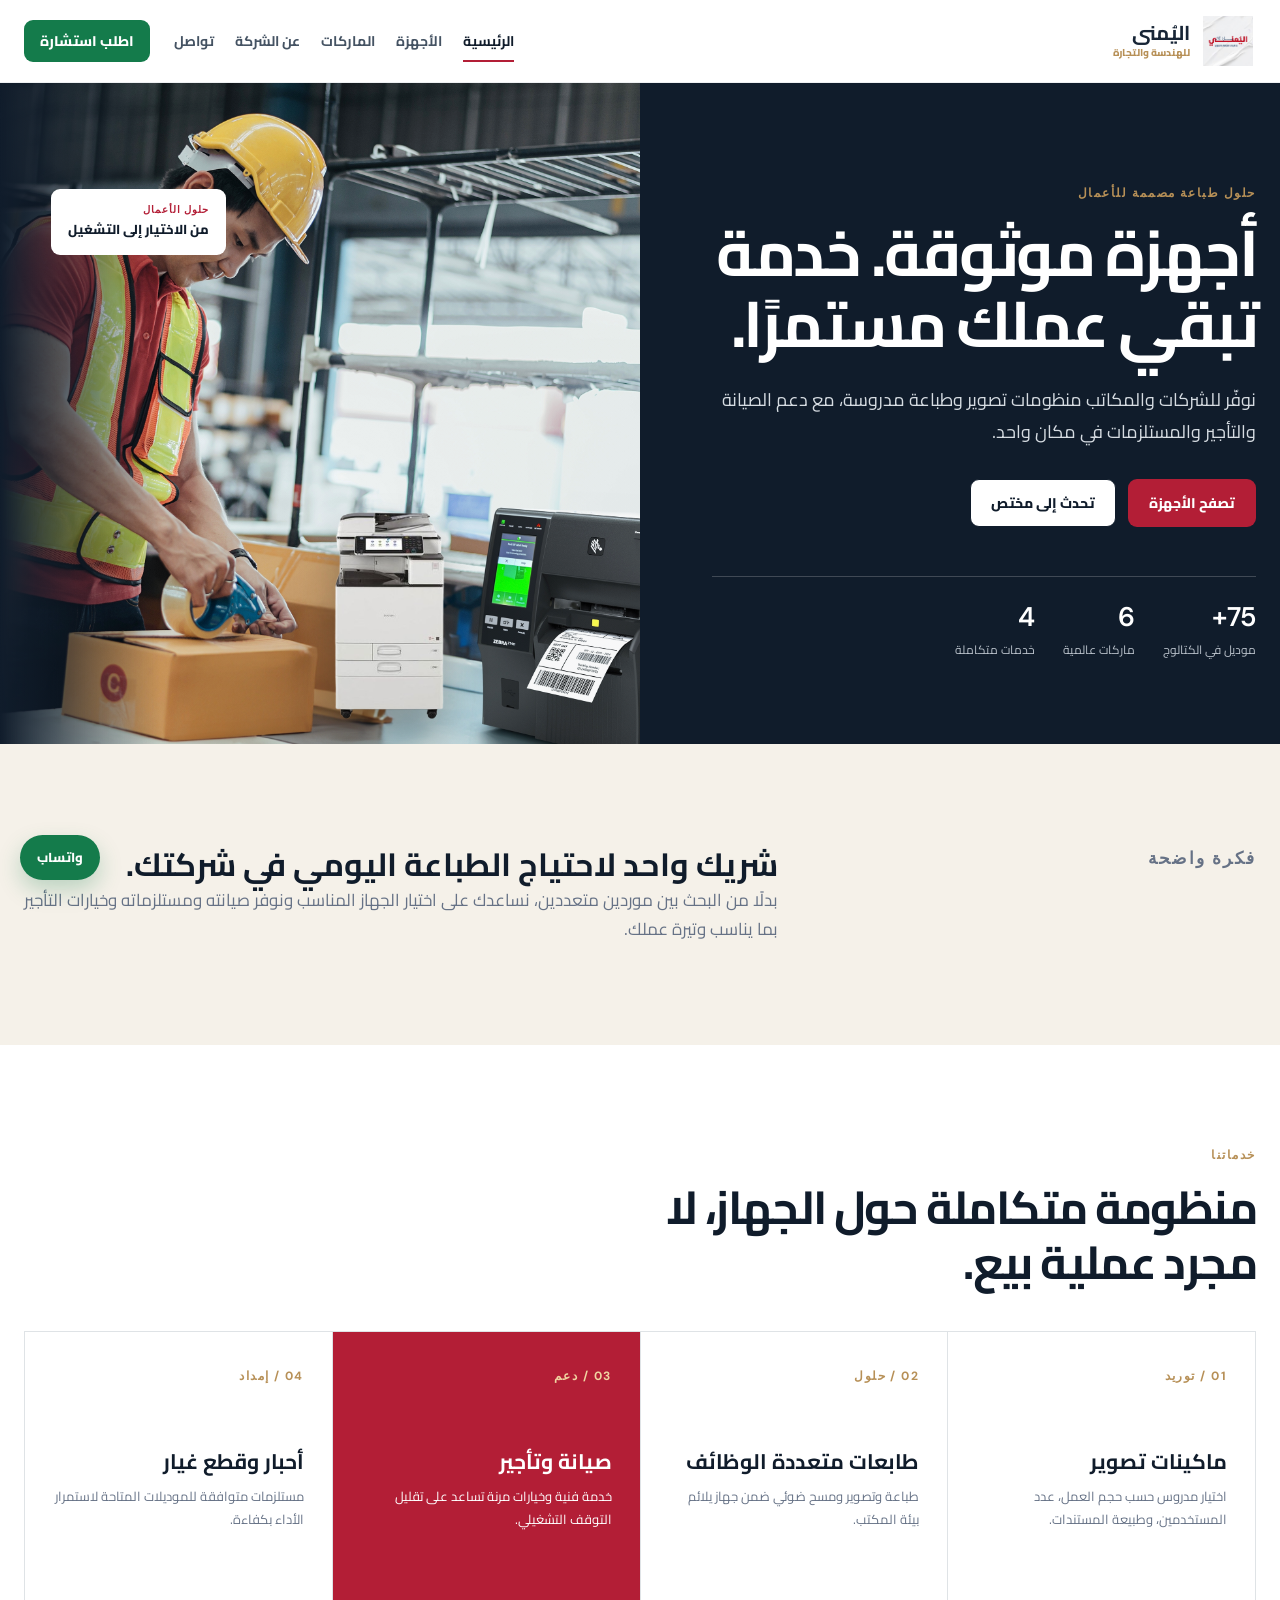
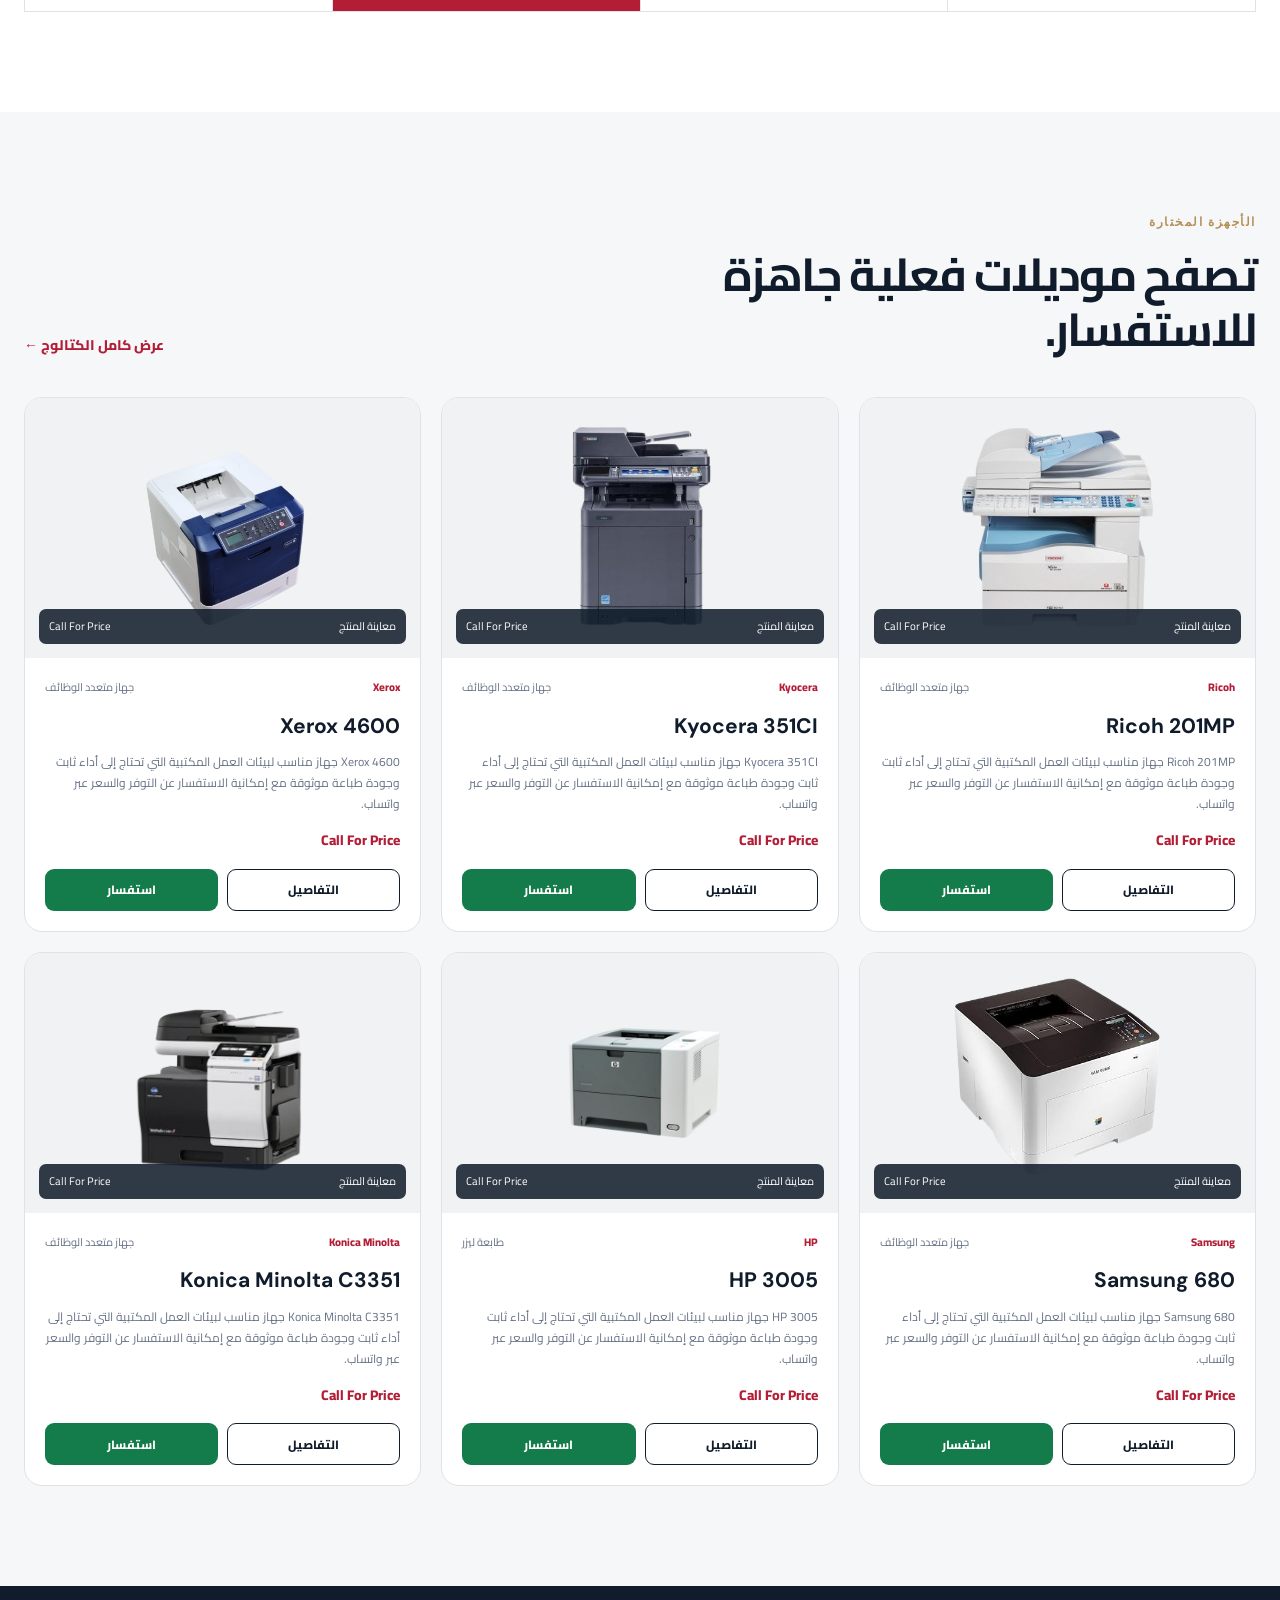
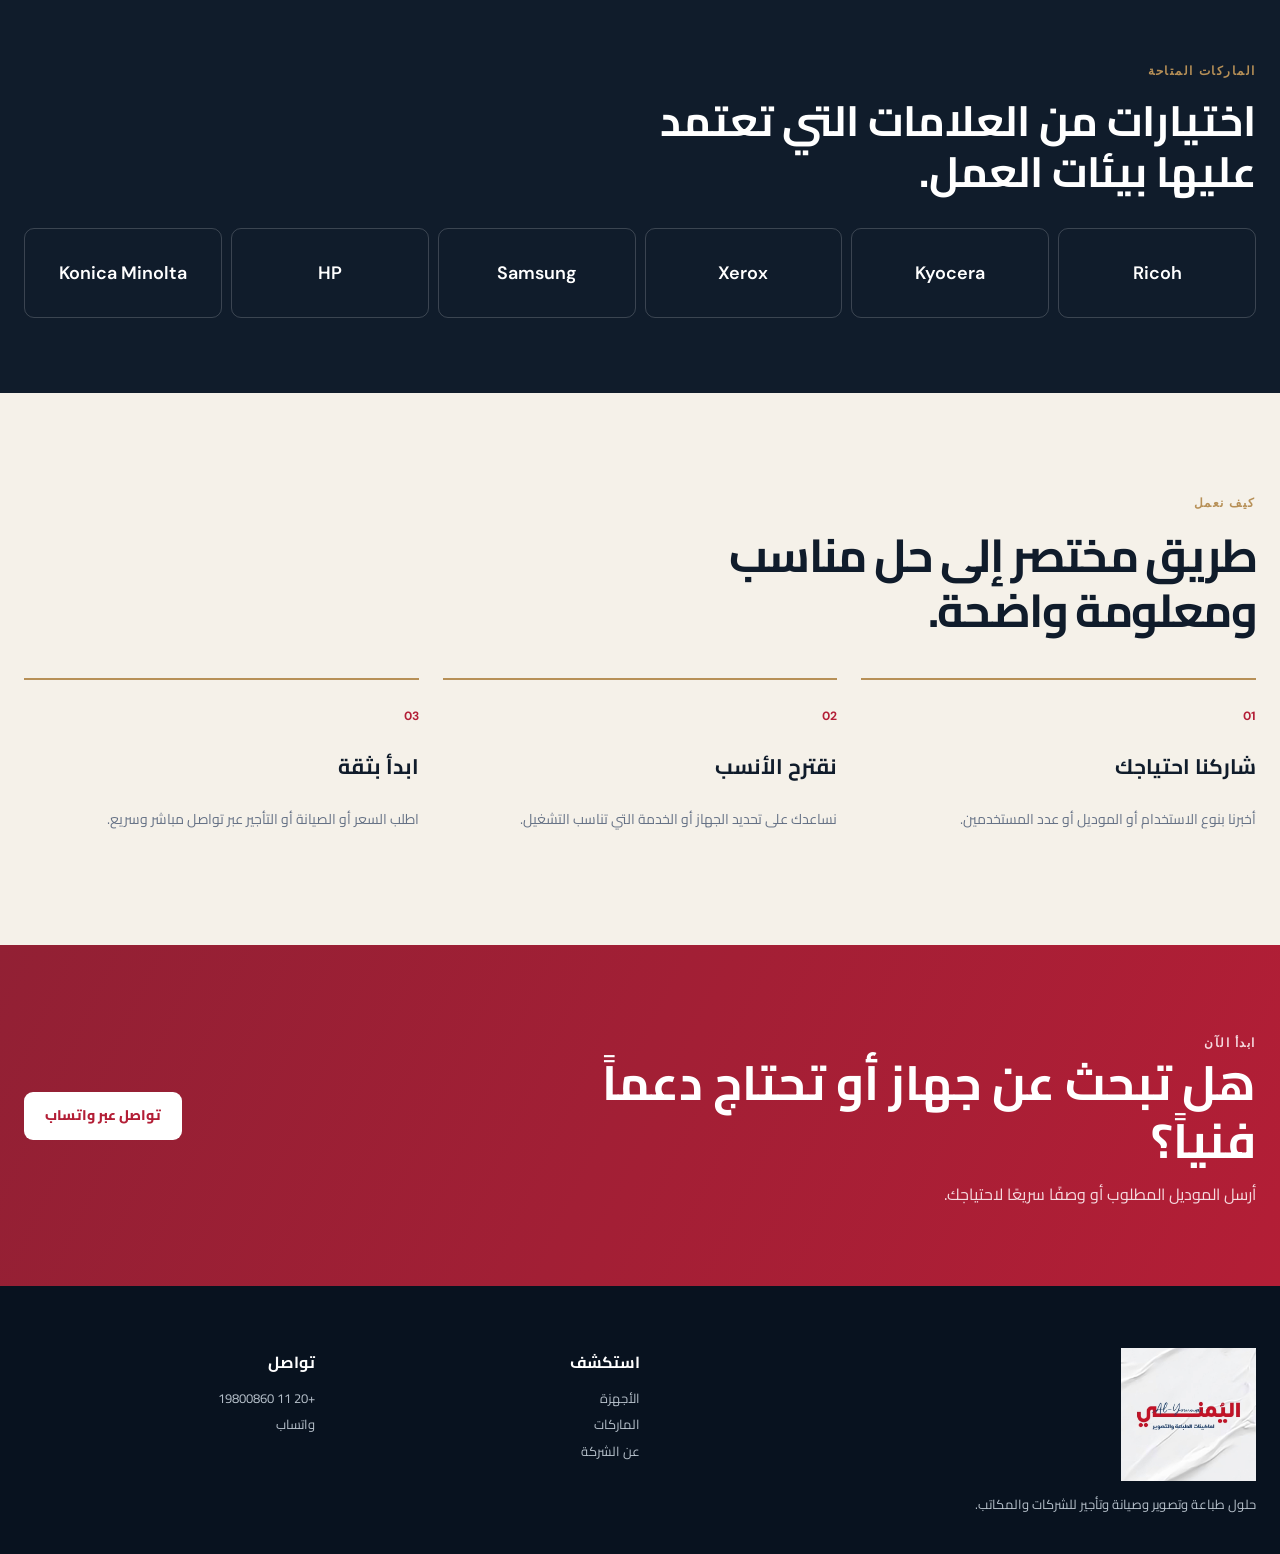
==== index.html @ 063caa14 "Add files via upload" ====
<!doctype html>
<html lang="ar" dir="rtl">
<head>
  <meta charset="utf-8"><meta name="viewport" content="width=device-width,initial-scale=1">
  <title>اليُمنى للهندسة والتجارة | حلول الطباعة للأعمال</title>
  <meta name="description" content="توريد وصيانة وتأجير ماكينات التصوير والطابعات وحلول الطباعة للشركات والمكاتب.">
  <meta property="og:title" content="اليُمنى للهندسة والتجارة | حلول الطباعة للأعمال"><meta property="og:type" content="website"><meta property="og:image" content="assets/hero/warehouse-printers.jpg">
  <link rel="icon" href="favicon.svg" type="image/svg+xml"><link rel="stylesheet" href="css/style.css?v=20260907-rebuild">
  <script type="application/ld+json">{"@context":"https://schema.org","@type":"LocalBusiness","name":"اليُمنى للهندسة والتجارة","telephone":"+201119800860","url":"https://alyomna.com/","description":"حلول طباعة وتصوير وصيانة وتأجير للشركات."}</script>
</head>
<body data-page="home">
  <header class="site-header"><div class="container nav-wrap">
    <a class="brand" href="index.html" aria-label="اليُمنى للهندسة والتجارة"><img src="assets/brand/logo.jpg" alt="شعار اليُمنى"><span><strong>اليُمنى</strong><small>للهندسة والتجارة</small></span></a>
    <button class="nav-toggle" type="button" aria-label="فتح القائمة" aria-expanded="false">☰</button>
    <nav class="main-nav" aria-label="التنقل الرئيسي"><a href="index.html">الرئيسية</a><a href="products.html">الأجهزة</a><a href="brands.html">الماركات</a><a href="about.html">عن الشركة</a><a href="contact.html">تواصل</a></nav>
    <a class="btn btn-whatsapp header-cta" href="https://wa.me/201119800860" target="_blank" rel="noopener">اطلب استشارة</a>
  </div></header>
  <main>
    <section class="home-hero">
      <div class="home-hero-copy"><p class="eyebrow">حلول طباعة مصممة للأعمال</p><h1>أجهزة موثوقة. خدمة تبقي عملك مستمرًا.</h1><p class="hero-lead">نوفّر للشركات والمكاتب منظومات تصوير وطباعة مدروسة، مع دعم الصيانة والتأجير والمستلزمات في مكان واحد.</p><div class="hero-actions"><a class="btn btn-primary" href="products.html">تصفح الأجهزة</a><a class="btn btn-outline" href="contact.html">تحدث إلى مختص</a></div><div class="hero-facts"><div><strong>75+</strong><span>موديل في الكتالوج</span></div><div><strong>6</strong><span>ماركات عالمية</span></div><div><strong>4</strong><span>خدمات متكاملة</span></div></div></div>
      <div class="home-hero-image"><div class="hero-tag"><small>حلول الأعمال</small>من الاختيار إلى التشغيل</div><img class="hero-product" src="assets/products/Ricoh-MPC5503.png" alt="ماكينة Ricoh MPC5503"></div>
    </section>
    <section class="section intro-strip"><div class="container intro-grid"><p class="eyebrow">فكرة واضحة</p><div><h2>شريك واحد لاحتياج الطباعة اليومي في شركتك.</h2><p>بدلًا من البحث بين موردين متعددين، نساعدك على اختيار الجهاز المناسب ونوفر صيانته ومستلزماته وخيارات التأجير بما يناسب وتيرة عملك.</p></div></div></section>
    <section class="section"><div class="container"><div class="section-head"><div><p class="eyebrow">خدماتنا</p><h2>منظومة متكاملة حول الجهاز، لا مجرد عملية بيع.</h2></div></div><div class="service-grid"><article class="service-card"><span class="service-num">01 / توريد</span><h3>ماكينات تصوير</h3><p>اختيار مدروس حسب حجم العمل، عدد المستخدمين، وطبيعة المستندات.</p></article><article class="service-card"><span class="service-num">02 / حلول</span><h3>طابعات متعددة الوظائف</h3><p>طباعة وتصوير ومسح ضوئي ضمن جهاز يلائم بيئة المكتب.</p></article><article class="service-card featured"><span class="service-num">03 / دعم</span><h3>صيانة وتأجير</h3><p>خدمة فنية وخيارات مرنة تساعد على تقليل التوقف التشغيلي.</p></article><article class="service-card"><span class="service-num">04 / إمداد</span><h3>أحبار وقطع غيار</h3><p>مستلزمات متوافقة للموديلات المتاحة لاستمرار الأداء بكفاءة.</p></article></div></div></section>
    <section class="section catalog-preview"><div class="container"><div class="section-head"><div><p class="eyebrow">الأجهزة المختارة</p><h2>تصفح موديلات فعلية جاهزة للاستفسار.</h2></div><a class="text-link" href="products.html">عرض كامل الكتالوج ←</a></div><div id="featuredProducts" class="product-grid" aria-live="polite"></div></div></section>
    <section class="brands-band"><div class="container"><p class="eyebrow">الماركات المتاحة</p><h2>اختيارات من العلامات التي تعتمد عليها بيئات العمل.</h2><div class="brand-wall"><a href="brands.html#ricoh">Ricoh</a><a href="brands.html#kyocera">Kyocera</a><a href="brands.html#xerox">Xerox</a><a href="brands.html#samsung">Samsung</a><a href="brands.html#hp">HP</a><a href="brands.html#konica-minolta">Konica Minolta</a></div></div></section>
    <section class="section process-section"><div class="container"><div class="section-head"><div><p class="eyebrow">كيف نعمل</p><h2>طريق مختصر إلى حل مناسب ومعلومة واضحة.</h2></div></div><div class="process-grid"><article class="process-card"><b>01</b><h3>شاركنا احتياجك</h3><p>أخبرنا بنوع الاستخدام أو الموديل أو عدد المستخدمين.</p></article><article class="process-card"><b>02</b><h3>نقترح الأنسب</h3><p>نساعدك على تحديد الجهاز أو الخدمة التي تناسب التشغيل.</p></article><article class="process-card"><b>03</b><h3>ابدأ بثقة</h3><p>اطلب السعر أو الصيانة أو التأجير عبر تواصل مباشر وسريع.</p></article></div></div></section>
    <section class="closing-cta"><div class="container"><div><p class="eyebrow">ابدأ الآن</p><h2>هل تبحث عن جهاز أو تحتاج دعماً فنياً؟</h2><p>أرسل الموديل المطلوب أو وصفًا سريعًا لاحتياجك.</p></div><a class="btn" href="https://wa.me/201119800860" target="_blank" rel="noopener">تواصل عبر واتساب</a></div></section>
  </main>
  <footer class="site-footer"><div class="container footer-grid"><div><img class="footer-logo" src="assets/brand/logo.jpg" alt="اليُمنى"><p>حلول طباعة وتصوير وصيانة وتأجير للشركات والمكاتب.</p></div><div><strong>استكشف</strong><a href="products.html">الأجهزة</a><a href="brands.html">الماركات</a><a href="about.html">عن الشركة</a></div><div><strong>تواصل</strong><a href="tel:+201119800860">+20 11 19800860</a><a href="https://wa.me/201119800860" target="_blank" rel="noopener">واتساب</a></div></div></footer>
  <a class="floating-whatsapp" href="https://wa.me/201119800860" target="_blank" rel="noopener" aria-label="تواصل عبر واتساب">واتساب</a>
  <script src="js/config.js"></script><script src="js/escape.js"></script><script src="js/products.js"></script><script src="js/app.js"></script>
</body></html>
---- css/style.css ----
@import url('https://fonts.googleapis.com/css2?family=Cairo:wght@400;500;600;700;800&family=DM+Sans:wght@400;500;600;700&display=swap');
:root{--navy:#101c2b;--ink:#172536;--muted:#667286;--cream:#f5f1e9;--white:#fff;--sand:#e5d9c5;--gold:#b79057;--red:#b31e36;--green:#147b4b;--line:#dfe3e6;--soft:#f5f7f8;--radius:18px;--shadow:0 18px 50px rgba(16,28,43,.09)}
*{box-sizing:border-box}html{scroll-behavior:smooth}body{margin:0;color:var(--ink);background:var(--white);font-family:Cairo,Arial,sans-serif;line-height:1.75}a{color:inherit;text-decoration:none}img{display:block;max-width:100%}button,input,textarea,select{font:inherit}.container{width:min(1240px,calc(100% - 48px));margin:auto}.page-loader{display:none}
.site-header{position:sticky;top:0;z-index:30;background:rgba(255,255,255,.94);border-bottom:1px solid #eef0f2;backdrop-filter:blur(14px)}.nav-wrap{height:82px;display:flex;align-items:center;gap:24px}.brand{display:flex;align-items:center;gap:10px;margin-inline-end:auto}.brand img{width:56px;height:50px;object-fit:contain}.brand strong{display:block;font-size:20px;line-height:1.15}.brand small{display:block;color:var(--gold);font-size:10px;font-weight:800}.main-nav{display:flex;gap:21px}.main-nav a{font-size:14px;font-weight:700;color:#455363;position:relative;padding:28px 0}.main-nav a:after{content:'';position:absolute;bottom:19px;right:0;width:0;height:2px;background:var(--red);transition:.2s}.main-nav a:hover,.main-nav a.active{color:var(--navy)}.main-nav a:hover:after,.main-nav a.active:after{width:100%}.nav-toggle{display:none;border:0;background:var(--navy);color:#fff;border-radius:8px;width:42px;height:42px;font-size:21px}.btn{display:inline-flex;align-items:center;justify-content:center;gap:8px;min-height:48px;padding:10px 20px;border:1px solid transparent;border-radius:9px;font-size:14px;font-weight:800;cursor:pointer;transition:.2s}.btn:hover{transform:translateY(-2px)}.btn-primary{color:#fff;background:var(--navy)}.btn-primary:hover{background:var(--red)}.btn-outline{border-color:var(--navy);color:var(--navy);background:#fff}.btn-whatsapp{background:var(--green);color:#fff}.header-cta{min-height:42px;padding:8px 15px}.floating-whatsapp{position:fixed;left:20px;bottom:20px;z-index:20;background:var(--green);color:#fff;border-radius:50px;padding:11px 17px;font-size:13px;font-weight:800;box-shadow:0 10px 22px rgba(20,123,75,.25)}
.home-hero{min-height:660px;background:var(--navy);color:#fff;display:grid;grid-template-columns:minmax(0,1fr) minmax(0,1fr);overflow:hidden}.home-hero-copy{padding:100px max(24px,calc((100vw - 1240px)/2)) 82px; padding-inline-end:72px;display:flex;flex-direction:column;justify-content:center}.eyebrow{margin:0 0 14px;color:var(--gold);font-family:'DM Sans',Arial,sans-serif;font-size:12px;font-weight:700;letter-spacing:.13em;text-transform:uppercase}.home-hero h1,.page-hero h1{margin:0;max-width:670px;font-size:clamp(42px,5vw,72px);line-height:1.11;letter-spacing:-.04em}.hero-lead{max-width:570px;margin:24px 0 0;color:#d6dce2;font-size:18px}.hero-actions{display:flex;gap:12px;flex-wrap:wrap;margin-top:32px}.hero-actions .btn-primary{background:var(--red)}.hero-facts{display:flex;gap:28px;margin-top:49px;padding-top:22px;border-top:1px solid rgba(255,255,255,.2)}.hero-facts strong{display:block;font:600 27px 'DM Sans',sans-serif}.hero-facts span{color:#b9c1ca;font-size:12px}.home-hero-image{position:relative;min-height:100%;background:linear-gradient(90deg,var(--navy) 0%,rgba(16,28,43,.03) 25%),url('../assets/hero/warehouse-printers.jpg') center/cover}.hero-product{position:absolute;inset:auto 10% 0 auto;width:58%;max-height:72%;object-fit:contain;filter:drop-shadow(0 25px 20px rgba(0,0,0,.3))}.hero-tag{position:absolute;left:8%;top:16%;background:#fff;color:var(--navy);padding:14px 17px;border-radius:9px;box-shadow:var(--shadow);font-size:13px;font-weight:800}.hero-tag small{display:block;margin-bottom:2px;color:var(--red);font:700 10px 'DM Sans',sans-serif;letter-spacing:.1em}.section{padding:100px 0}.section-head{display:flex;align-items:end;justify-content:space-between;gap:24px;margin-bottom:40px}.section-head h2{max-width:680px;margin:0;color:var(--navy);font-size:clamp(30px,3.6vw,50px);line-height:1.2;letter-spacing:-.035em}.text-link{color:var(--red);font-size:14px;font-weight:800;white-space:nowrap}.intro-strip{background:var(--cream)}.intro-grid{display:grid;grid-template-columns:1.05fr 1.95fr;gap:72px;align-items:start}.intro-grid h2{margin:0;color:var(--navy);font-size:32px;line-height:1.3}.intro-grid p{margin:0;color:var(--muted);font-size:17px}.service-grid{display:grid;grid-template-columns:repeat(4,1fr);border-top:1px solid var(--line);border-left:1px solid var(--line)}.service-card{min-height:280px;padding:28px;border-right:1px solid var(--line);border-bottom:1px solid var(--line);background:#fff}.service-card.featured{background:var(--red);color:#fff}.service-num{color:var(--gold);font:700 12px 'DM Sans',sans-serif;letter-spacing:.12em}.service-card h3{margin:60px 0 9px;color:var(--navy);font-size:21px;line-height:1.35}.service-card p{margin:0;color:var(--muted);font-size:13px}.service-card.featured h3,.service-card.featured p{color:#fff}.service-card.featured .service-num{color:#f0d4a1}
.catalog-preview{background:var(--soft)}.product-grid{display:grid;grid-template-columns:repeat(3,1fr);gap:20px}.product-card{overflow:hidden;border:1px solid var(--line);border-radius:var(--radius);background:#fff;transition:.25s}.product-card:hover{border-color:var(--gold);box-shadow:var(--shadow);transform:translateY(-5px)}.product-media{position:relative;display:block;height:260px;padding:25px;background:#f0f2f3}.product-media img{width:100%;height:100%;object-fit:contain;transition:.3s}.product-card:hover .product-media img{transform:scale(1.04)}.quick-preview{position:absolute;right:14px;bottom:14px;left:14px;display:flex;justify-content:space-between;padding:8px 10px;background:rgba(16,28,43,.86);border-radius:7px;color:#fff;font-size:11px}.product-body{padding:20px}.product-kicker{display:flex;justify-content:space-between;color:var(--muted);font-size:11px}.pill{color:var(--red);font-weight:800}.product-card h3{margin:10px 0 7px;color:var(--navy);font-family:'DM Sans',Cairo,sans-serif;font-size:21px}.product-card p{min-height:44px;margin:0;color:var(--muted);font-size:12px}.price{margin-top:14px;color:var(--red);font-size:14px;font-weight:800}.card-actions{display:grid;grid-template-columns:1fr 1fr;gap:9px;margin-top:16px}.card-actions .btn{min-height:42px;padding:8px;font-size:12px}.brands-band{padding:75px 0;background:var(--navy);color:#fff}.brands-band h2{max-width:650px;margin:0 0 30px;font-size:clamp(28px,3.3vw,45px);line-height:1.2}.brand-wall{display:grid;grid-template-columns:repeat(6,1fr);gap:9px}.brand-wall a{display:grid;place-items:center;min-height:90px;border:1px solid rgba(255,255,255,.18);border-radius:10px;color:#fff;font:600 18px 'DM Sans',Cairo,sans-serif;transition:.2s}.brand-wall a:hover{background:#fff;color:var(--navy)}.process-section{background:var(--cream)}.process-grid{display:grid;grid-template-columns:repeat(3,1fr);gap:24px}.process-card{padding-top:20px;border-top:2px solid var(--gold)}.process-card b{color:var(--red);font:700 12px 'DM Sans',sans-serif}.process-card h3{color:var(--navy);font-size:21px}.process-card p{color:var(--muted);font-size:14px}.closing-cta{padding:78px 0;background:linear-gradient(115deg,#922034,var(--red));color:#fff}.closing-cta .container{display:flex;align-items:center;justify-content:space-between;gap:30px}.closing-cta h2{max-width:730px;margin:0;font-size:clamp(28px,3.8vw,48px);line-height:1.2}.closing-cta p{margin:10px 0 0;color:#f6dbe0}.closing-cta .btn{background:#fff;color:var(--red);white-space:nowrap}
.page-hero{padding:102px 0;background:linear-gradient(100deg,rgba(16,28,43,.96),rgba(16,28,43,.55)),url('../assets/hero/hero-office.jpg') center/cover;color:#fff}.page-hero p:not(.eyebrow){max-width:590px;margin:20px 0 0;color:#d9dfe5;font-size:17px}.page-hero .eyebrow{color:#e3c99d}.compact-hero{padding:82px 0}.catalog-toolbar{display:grid;grid-template-columns:1fr .55fr;gap:15px;padding:18px;border:1px solid var(--line);border-radius:14px;background:var(--soft);margin-bottom:19px}.catalog-toolbar label{font-size:13px;font-weight:800;color:var(--navy)}.catalog-toolbar label span{display:block;margin-bottom:7px}input,textarea,select{width:100%;padding:12px 13px;border:1px solid #d5dbe0;border-radius:8px;background:#fff;color:var(--ink);outline:0}input:focus,textarea:focus,select:focus{border-color:var(--gold);box-shadow:0 0 0 3px rgba(183,144,87,.13)}.results-line{margin-bottom:20px;color:var(--muted);font-size:13px}.results-line strong{color:var(--red);font:700 24px 'DM Sans',sans-serif}.empty-state{padding:38px;text-align:center;border:1px dashed var(--line);border-radius:12px;color:var(--muted)}.product-section{padding-top:76px}.product-detail{display:grid;grid-template-columns:1fr .9fr;gap:70px;align-items:center}.detail-media{padding:42px;border-radius:var(--radius);background:var(--soft);border:1px solid var(--line)}.detail-media img{width:100%;max-height:540px;object-fit:contain}.detail-content h1{margin:9px 0;color:var(--navy);font:700 clamp(36px,4.5vw,64px)/1.1 'DM Sans',Cairo,sans-serif}.detail-content p{color:var(--muted)}.spec-list{display:grid;gap:8px;padding:0;margin:22px 0;list-style:none}.spec-list li{padding:11px 13px;border-radius:8px;background:var(--soft);font-size:14px}.brand-sections{display:grid;gap:26px}.brand-block{padding:32px;border:1px solid var(--line);border-radius:var(--radius);scroll-margin-top:100px}.brand-block-head{display:flex;justify-content:space-between;align-items:center;gap:20px;margin-bottom:21px}.brand-block h2{margin:0;color:var(--navy);font:700 36px 'DM Sans',Cairo,sans-serif}.mini-products{display:grid;grid-template-columns:repeat(4,1fr);gap:10px}.mini-products a{padding:12px;background:var(--soft);border-radius:8px;color:var(--navy);font:600 14px 'DM Sans',Cairo,sans-serif}.mini-products a:hover{background:var(--navy);color:#fff}.profile-grid{display:grid;grid-template-columns:repeat(2,1fr);gap:18px}.profile-panel{padding:30px;border:1px solid var(--line);border-radius:var(--radius)}.profile-panel.wide{grid-column:span 2;background:var(--cream)}.profile-panel h2,.profile-panel h3{margin-top:0;color:var(--navy)}.profile-panel p{color:var(--muted)}.check-list{padding:0;list-style:none}.check-list li{padding:8px 0;border-bottom:1px solid var(--line)}.check-list li:before{content:'✓';margin-inline-end:8px;color:var(--green);font-weight:800}.contact-layout{display:grid;grid-template-columns:.75fr 1.25fr;gap:22px}.contact-info,.contact-form{padding:27px;border:1px solid var(--line);border-radius:var(--radius)}.contact-info{background:var(--navy);color:#fff}.contact-info article{padding:15px 0;border-bottom:1px solid rgba(255,255,255,.15)}.contact-info span{display:block;color:#c5ccd4;font-size:12px}.contact-info a{font-family:'DM Sans',Cairo,sans-serif;font-size:20px}.contact-info p{margin:4px 0;color:#fff;font-size:13px}.full-btn{width:100%;margin-top:22px}.contact-form{display:grid;gap:15px}.contact-form label{font-size:13px;font-weight:800}.contact-form label input,.contact-form label textarea{margin-top:7px}.form-error{margin:0;padding:8px;border-radius:7px;background:#ffe8e8;color:#9a162a}.map-placeholder{margin-top:30px;padding:26px;border:1px solid var(--line);border-radius:var(--radius);background:var(--cream)}.map-placeholder strong{display:block;color:var(--navy);font-size:18px}.map-placeholder span{color:var(--muted);font-size:14px}.site-footer{padding:62px 0 34px;background:#08121f;color:#fff}.footer-grid{display:grid;grid-template-columns:2fr 1fr 1fr;gap:35px}.footer-logo{width:135px;margin-bottom:12px}.footer-grid strong{display:block;margin-bottom:11px}.footer-grid p,.footer-grid a{display:block;margin:4px 0;color:#b7c1cb;font-size:13px}.reveal{opacity:1;transform:none}.skip-link{position:absolute;right:10px;top:-50px;z-index:100;background:#fff;padding:8px}.skip-link:focus{top:10px}
@media(max-width:900px){.main-nav{gap:13px}.home-hero{grid-template-columns:1fr}.home-hero-copy{padding:82px 36px 55px}.home-hero-image{height:380px}.intro-grid,.product-detail,.contact-layout{grid-template-columns:1fr}.service-grid{grid-template-columns:repeat(2,1fr)}.product-grid{grid-template-columns:repeat(2,1fr)}.brand-wall{grid-template-columns:repeat(3,1fr)}.footer-grid{grid-template-columns:1.5fr 1fr 1fr}.mini-products{grid-template-columns:repeat(2,1fr)}}
@media(max-width:640px){.container{width:min(100% - 30px,1240px)}.nav-wrap{height:70px}.brand img{width:46px;height:42px}.brand strong{font-size:17px}.brand small{display:none}.nav-toggle{display:block;margin-inline-start:0}.main-nav{position:absolute;top:70px;right:15px;left:15px;display:none;flex-direction:column;gap:0;padding:10px;background:#fff;border:1px solid var(--line);border-radius:12px;box-shadow:var(--shadow)}.main-nav.open{display:flex}.main-nav a{padding:11px}.main-nav a:after{display:none}.header-cta{display:none}.home-hero-copy{padding:69px 24px 49px}.home-hero h1,.page-hero h1{font-size:42px}.hero-lead{font-size:15px}.hero-facts{gap:18px}.hero-facts strong{font-size:23px}.home-hero-image{height:265px}.hero-tag{top:12%;left:7%;padding:10px}.hero-product{width:67%;right:13%}.section{padding:68px 0}.section-head{align-items:start;flex-direction:column;margin-bottom:30px}.intro-grid{gap:22px}.intro-grid h2{font-size:27px}.service-grid,.product-grid,.process-grid,.profile-grid{grid-template-columns:1fr}.service-card{min-height:220px}.service-card h3{margin-top:35px}.brand-wall{grid-template-columns:repeat(2,1fr)}.closing-cta .container{align-items:start;flex-direction:column}.compact-hero{padding:64px 0}.page-hero{padding:74px 0}.catalog-toolbar{grid-template-columns:1fr}.product-section{padding-top:55px}.detail-media{padding:25px}.profile-panel.wide{grid-column:auto}.brand-block{padding:22px}.brand-block-head{align-items:start;flex-direction:column}.mini-products{grid-template-columns:1fr}.footer-grid{grid-template-columns:1fr;gap:24px}.floating-whatsapp{left:14px;bottom:14px}.card-actions{grid-template-columns:1fr}}
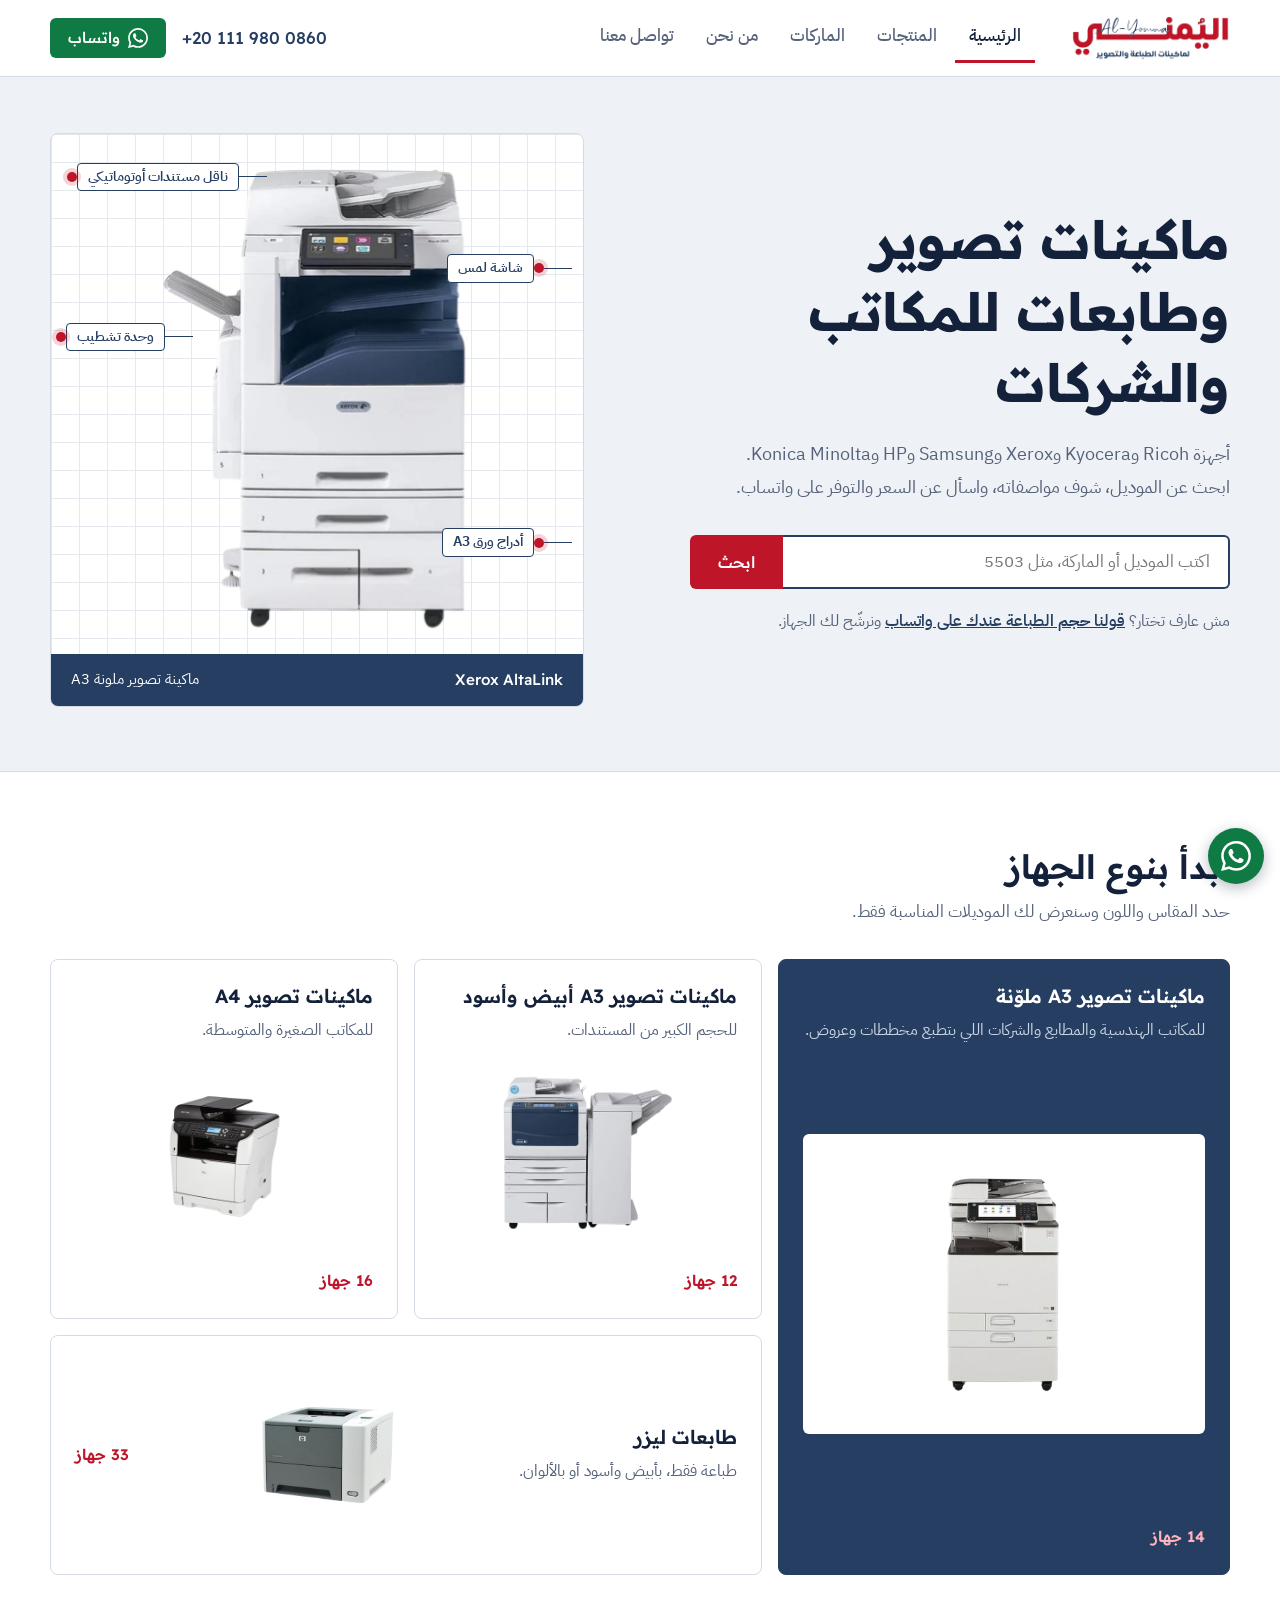
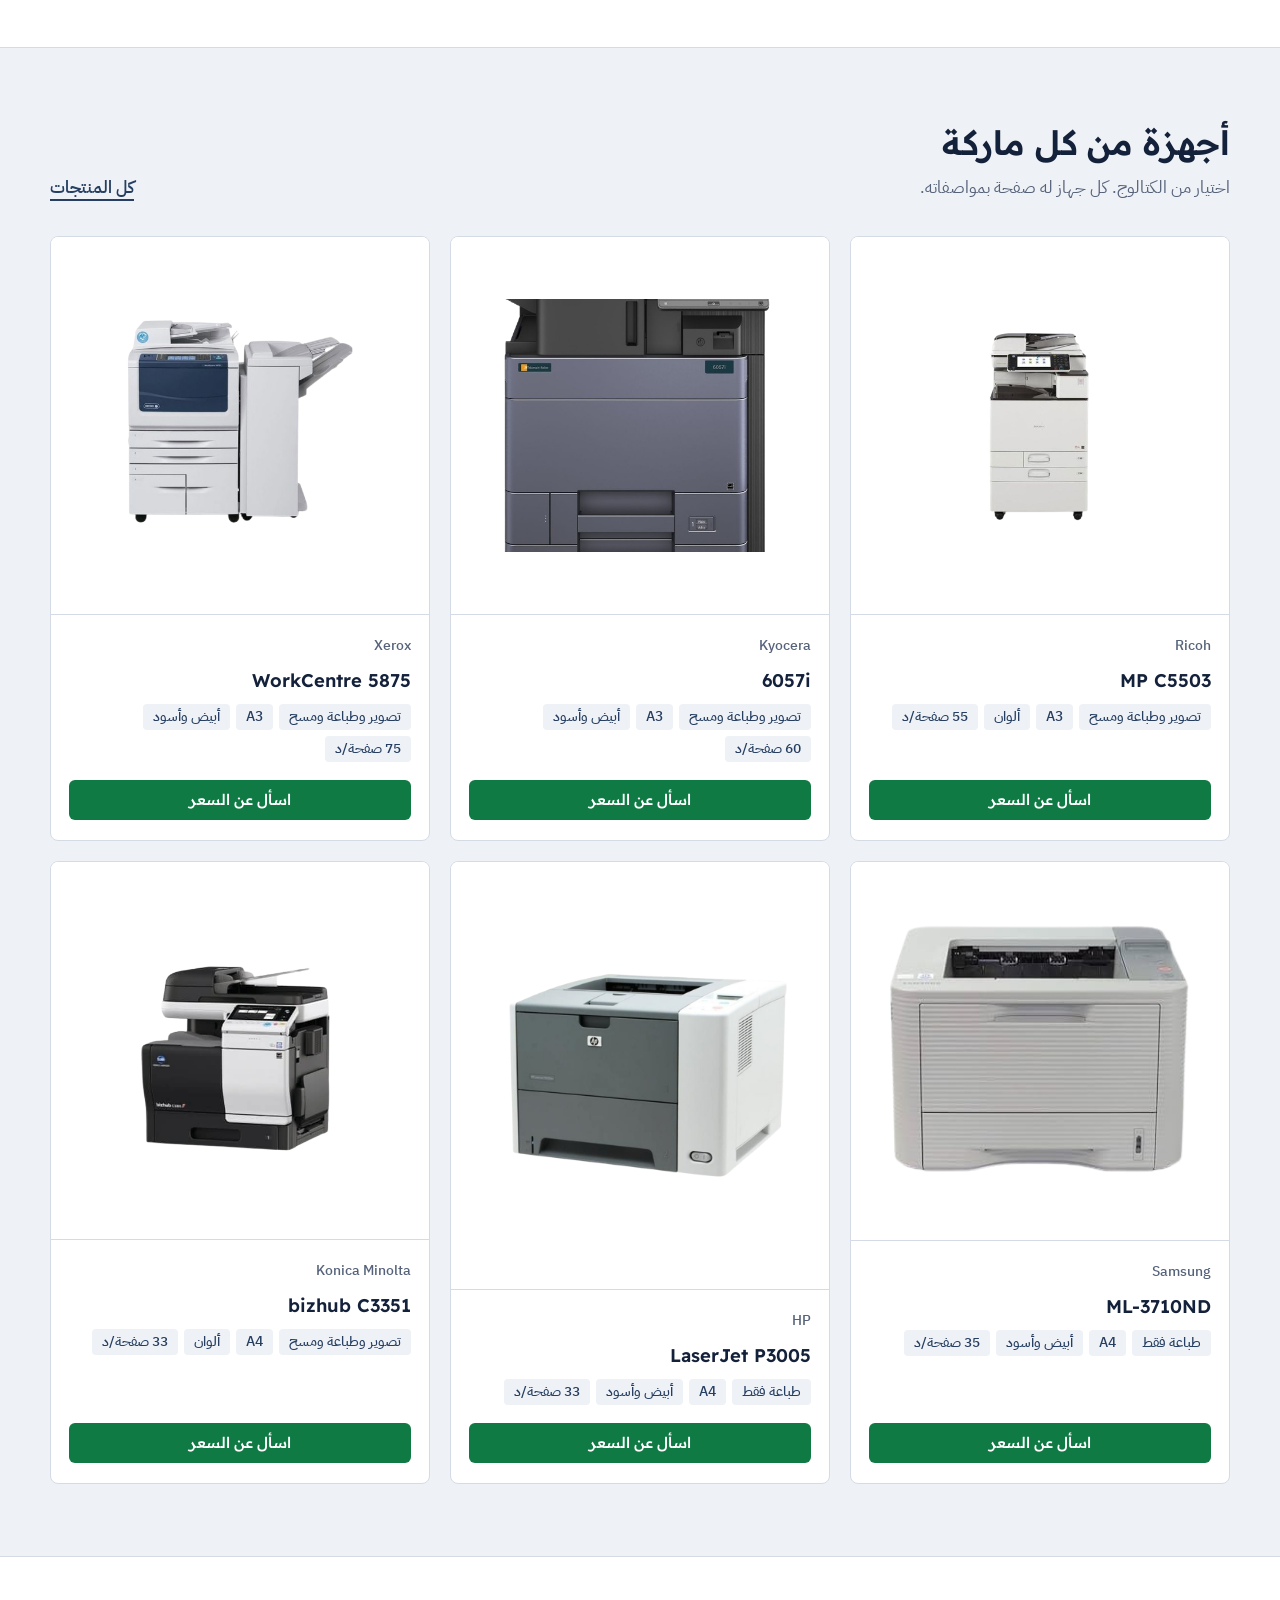
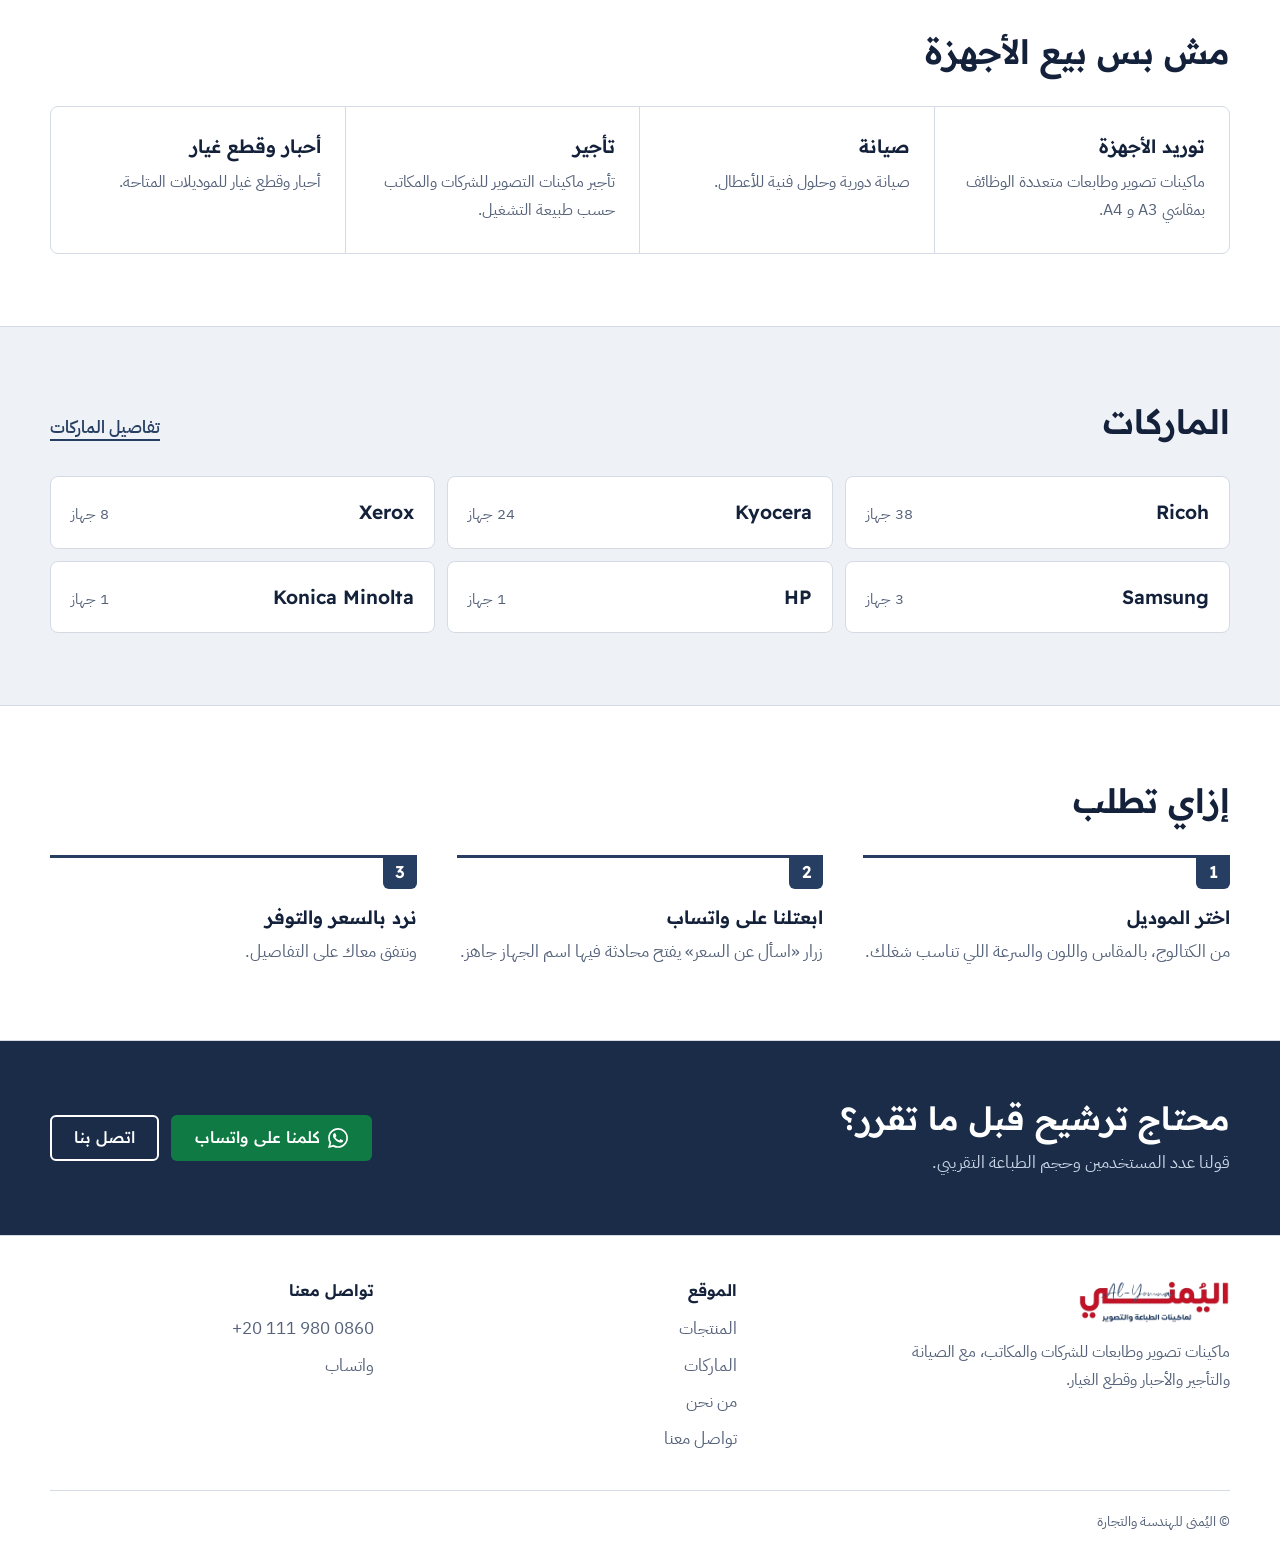
==== commit c54d3e11: "Redesign site: new design system, catalog filters, researched specs, workers.dev URLs - Rebuild prod" ====
--- a/index.html
+++ b/index.html
@@ -1,33 +1,131 @@
 <!doctype html>
 <html lang="ar" dir="rtl">
 <head>
-  <meta charset="utf-8"><meta name="viewport" content="width=device-width,initial-scale=1">
-  <title>اليُمنى للهندسة والتجارة | حلول الطباعة للأعمال</title>
-  <meta name="description" content="توريد وصيانة وتأجير ماكينات التصوير والطابعات وحلول الطباعة للشركات والمكاتب.">
-  <meta property="og:title" content="اليُمنى للهندسة والتجارة | حلول الطباعة للأعمال"><meta property="og:type" content="website"><meta property="og:image" content="assets/hero/warehouse-printers.jpg">
-  <link rel="icon" href="favicon.svg" type="image/svg+xml"><link rel="stylesheet" href="css/style.css?v=20260907-rebuild">
-  <script type="application/ld+json">{"@context":"https://schema.org","@type":"LocalBusiness","name":"اليُمنى للهندسة والتجارة","telephone":"+201119800860","url":"https://alyomna.com/","description":"حلول طباعة وتصوير وصيانة وتأجير للشركات."}</script>
+<meta charset="utf-8">
+<meta name="viewport" content="width=device-width, initial-scale=1">
+<title>اليُمنى للهندسة والتجارة | ماكينات تصوير وطابعات للشركات والمكاتب</title>
+<meta name="description" content="ماكينات تصوير وطابعات Ricoh وKyocera وXerox وSamsung وHP وKonica Minolta للشركات والمكاتب في مصر. شوف المواصفات واسأل عن السعر على واتساب.">
+
+<meta property="og:site_name" content="اليُمنى للهندسة والتجارة">
+<meta property="og:locale" content="ar_EG">
+<meta property="og:type" content="website">
+<meta property="og:title" content="اليُمنى للهندسة والتجارة | ماكينات تصوير وطابعات للشركات والمكاتب">
+<meta property="og:description" content="ماكينات تصوير وطابعات Ricoh وKyocera وXerox وSamsung وHP وKonica Minolta للشركات والمكاتب في مصر. شوف المواصفات واسأل عن السعر على واتساب.">
+<meta property="og:image" content="https://al-yomna.technolgy.workers.dev/assets/og/share.png">
+<meta name="twitter:card" content="summary_large_image">
+<meta name="theme-color" content="#253E61">
+<link rel="icon" href="favicon.svg" type="image/svg+xml">
+<link rel="canonical" href="https://al-yomna.technolgy.workers.dev/">
+<link rel="preconnect" href="https://fonts.googleapis.com">
+<link rel="preconnect" href="https://fonts.gstatic.com" crossorigin>
+<link rel="stylesheet" href="https://fonts.googleapis.com/css2?family=IBM+Plex+Sans+Arabic:wght@400;500;600&family=Readex+Pro:wght@500;600;700&display=swap">
+<link rel="stylesheet" href="css/style.css?v=20261103">
 </head>
-<body data-page="home">
-  <header class="site-header"><div class="container nav-wrap">
-    <a class="brand" href="index.html" aria-label="اليُمنى للهندسة والتجارة"><img src="assets/brand/logo.jpg" alt="شعار اليُمنى"><span><strong>اليُمنى</strong><small>للهندسة والتجارة</small></span></a>
-    <button class="nav-toggle" type="button" aria-label="فتح القائمة" aria-expanded="false">☰</button>
-    <nav class="main-nav" aria-label="التنقل الرئيسي"><a href="index.html">الرئيسية</a><a href="products.html">الأجهزة</a><a href="brands.html">الماركات</a><a href="about.html">عن الشركة</a><a href="contact.html">تواصل</a></nav>
-    <a class="btn btn-whatsapp header-cta" href="https://wa.me/201119800860" target="_blank" rel="noopener">اطلب استشارة</a>
-  </div></header>
-  <main>
-    <section class="home-hero">
-      <div class="home-hero-copy"><p class="eyebrow">حلول طباعة مصممة للأعمال</p><h1>أجهزة موثوقة. خدمة تبقي عملك مستمرًا.</h1><p class="hero-lead">نوفّر للشركات والمكاتب منظومات تصوير وطباعة مدروسة، مع دعم الصيانة والتأجير والمستلزمات في مكان واحد.</p><div class="hero-actions"><a class="btn btn-primary" href="products.html">تصفح الأجهزة</a><a class="btn btn-outline" href="contact.html">تحدث إلى مختص</a></div><div class="hero-facts"><div><strong>75+</strong><span>موديل في الكتالوج</span></div><div><strong>6</strong><span>ماركات عالمية</span></div><div><strong>4</strong><span>خدمات متكاملة</span></div></div></div>
-      <div class="home-hero-image"><div class="hero-tag"><small>حلول الأعمال</small>من الاختيار إلى التشغيل</div><img class="hero-product" src="assets/products/Ricoh-MPC5503.png" alt="ماكينة Ricoh MPC5503"></div>
-    </section>
-    <section class="section intro-strip"><div class="container intro-grid"><p class="eyebrow">فكرة واضحة</p><div><h2>شريك واحد لاحتياج الطباعة اليومي في شركتك.</h2><p>بدلًا من البحث بين موردين متعددين، نساعدك على اختيار الجهاز المناسب ونوفر صيانته ومستلزماته وخيارات التأجير بما يناسب وتيرة عملك.</p></div></div></section>
-    <section class="section"><div class="container"><div class="section-head"><div><p class="eyebrow">خدماتنا</p><h2>منظومة متكاملة حول الجهاز، لا مجرد عملية بيع.</h2></div></div><div class="service-grid"><article class="service-card"><span class="service-num">01 / توريد</span><h3>ماكينات تصوير</h3><p>اختيار مدروس حسب حجم العمل، عدد المستخدمين، وطبيعة المستندات.</p></article><article class="service-card"><span class="service-num">02 / حلول</span><h3>طابعات متعددة الوظائف</h3><p>طباعة وتصوير ومسح ضوئي ضمن جهاز يلائم بيئة المكتب.</p></article><article class="service-card featured"><span class="service-num">03 / دعم</span><h3>صيانة وتأجير</h3><p>خدمة فنية وخيارات مرنة تساعد على تقليل التوقف التشغيلي.</p></article><article class="service-card"><span class="service-num">04 / إمداد</span><h3>أحبار وقطع غيار</h3><p>مستلزمات متوافقة للموديلات المتاحة لاستمرار الأداء بكفاءة.</p></article></div></div></section>
-    <section class="section catalog-preview"><div class="container"><div class="section-head"><div><p class="eyebrow">الأجهزة المختارة</p><h2>تصفح موديلات فعلية جاهزة للاستفسار.</h2></div><a class="text-link" href="products.html">عرض كامل الكتالوج ←</a></div><div id="featuredProducts" class="product-grid" aria-live="polite"></div></div></section>
-    <section class="brands-band"><div class="container"><p class="eyebrow">الماركات المتاحة</p><h2>اختيارات من العلامات التي تعتمد عليها بيئات العمل.</h2><div class="brand-wall"><a href="brands.html#ricoh">Ricoh</a><a href="brands.html#kyocera">Kyocera</a><a href="brands.html#xerox">Xerox</a><a href="brands.html#samsung">Samsung</a><a href="brands.html#hp">HP</a><a href="brands.html#konica-minolta">Konica Minolta</a></div></div></section>
-    <section class="section process-section"><div class="container"><div class="section-head"><div><p class="eyebrow">كيف نعمل</p><h2>طريق مختصر إلى حل مناسب ومعلومة واضحة.</h2></div></div><div class="process-grid"><article class="process-card"><b>01</b><h3>شاركنا احتياجك</h3><p>أخبرنا بنوع الاستخدام أو الموديل أو عدد المستخدمين.</p></article><article class="process-card"><b>02</b><h3>نقترح الأنسب</h3><p>نساعدك على تحديد الجهاز أو الخدمة التي تناسب التشغيل.</p></article><article class="process-card"><b>03</b><h3>ابدأ بثقة</h3><p>اطلب السعر أو الصيانة أو التأجير عبر تواصل مباشر وسريع.</p></article></div></div></section>
-    <section class="closing-cta"><div class="container"><div><p class="eyebrow">ابدأ الآن</p><h2>هل تبحث عن جهاز أو تحتاج دعماً فنياً؟</h2><p>أرسل الموديل المطلوب أو وصفًا سريعًا لاحتياجك.</p></div><a class="btn" href="https://wa.me/201119800860" target="_blank" rel="noopener">تواصل عبر واتساب</a></div></section>
-  </main>
-  <footer class="site-footer"><div class="container footer-grid"><div><img class="footer-logo" src="assets/brand/logo.jpg" alt="اليُمنى"><p>حلول طباعة وتصوير وصيانة وتأجير للشركات والمكاتب.</p></div><div><strong>استكشف</strong><a href="products.html">الأجهزة</a><a href="brands.html">الماركات</a><a href="about.html">عن الشركة</a></div><div><strong>تواصل</strong><a href="tel:+201119800860">+20 11 19800860</a><a href="https://wa.me/201119800860" target="_blank" rel="noopener">واتساب</a></div></div></footer>
-  <a class="floating-whatsapp" href="https://wa.me/201119800860" target="_blank" rel="noopener" aria-label="تواصل عبر واتساب">واتساب</a>
-  <script src="js/config.js"></script><script src="js/escape.js"></script><script src="js/products.js"></script><script src="js/app.js"></script>
-</body></html>
+<body>
+<a class="skip" href="#main">تخطَّ إلى المحتوى</a>
+<header class="site-header">
+  <div class="wrap bar">
+    <a class="logo" href="index.html" aria-label="اليُمنى للهندسة والتجارة — الصفحة الرئيسية"><img src="assets/brand/logo.png" width="159" height="46" alt="اليُمنى للهندسة والتجارة"></a>
+    <button class="menu-btn" type="button" aria-expanded="false" aria-controls="nav">القائمة</button>
+    <nav class="nav" id="nav" aria-label="التنقل الرئيسي"><a href="index.html" aria-current="page">الرئيسية</a><a href="products.html">المنتجات</a><a href="brands.html">الماركات</a><a href="about.html">من نحن</a><a href="contact.html">تواصل معنا</a></nav>
+    <div class="bar-end">
+      <a class="bar-phone" href="tel:+201119800860">+20 111 980 0860</a>
+      <a class="btn btn-wa btn-sm" href="https://wa.me/201119800860" target="_blank" rel="noopener noreferrer"><svg viewBox="0 0 24 24" aria-hidden="true"><path d="M17.47 14.38c-.3-.15-1.76-.87-2.03-.97-.27-.1-.47-.15-.67.15-.2.3-.77.97-.94 1.17-.17.2-.35.22-.65.07-.3-.15-1.26-.46-2.4-1.48-.89-.79-1.49-1.77-1.66-2.07-.17-.3-.02-.46.13-.61.14-.13.3-.35.45-.52.15-.17.2-.3.3-.5.1-.2.05-.37-.02-.52-.08-.15-.67-1.62-.92-2.22-.24-.58-.49-.5-.67-.51h-.57c-.2 0-.52.07-.8.37-.27.3-1.04 1.02-1.04 2.48s1.07 2.88 1.21 3.08c.15.2 2.1 3.2 5.08 4.49.71.31 1.26.49 1.69.63.71.23 1.36.2 1.87.12.57-.09 1.76-.72 2.01-1.41.25-.69.25-1.29.17-1.41-.07-.12-.27-.2-.57-.35zM12.05 21.8h-.01a9.87 9.87 0 0 1-5.03-1.38l-.36-.21-3.74.98 1-3.65-.24-.37a9.86 9.86 0 0 1-1.51-5.26c0-5.45 4.44-9.88 9.89-9.88 2.64 0 5.12 1.03 6.99 2.9a9.82 9.82 0 0 1 2.89 6.99c0 5.45-4.44 9.88-9.88 9.88zM20.52 3.45A11.8 11.8 0 0 0 12.05 0C5.5 0 .16 5.34.16 11.89c0 2.1.55 4.14 1.59 5.95L.06 24l6.3-1.65a11.88 11.88 0 0 0 5.68 1.45h.01c6.55 0 11.89-5.34 11.89-11.89 0-3.18-1.24-6.17-3.48-8.41z"/></svg>واتساب</a>
+    </div>
+  </div>
+</header>
+<main id="main">
+
+<section class="hero">
+  <div class="wrap hero-grid">
+    <div>
+      <h1>ماكينات تصوير وطابعات للمكاتب والشركات</h1>
+      <p class="hero-lead">أجهزة Ricoh وKyocera وXerox وSamsung وHP وKonica Minolta. ابحث عن الموديل، شوف مواصفاته، واسأل عن السعر والتوفر على واتساب.</p>
+      <form class="finder" action="products.html" method="get" role="search">
+        <input type="search" name="q" placeholder="اكتب الموديل أو الماركة، مثل 5503" aria-label="ابحث عن موديل أو ماركة" autocomplete="off">
+        <button class="btn btn-red" type="submit">ابحث</button>
+      </form>
+      <p class="hero-alt">مش عارف تختار؟ <a href="https://wa.me/201119800860" target="_blank" rel="noopener noreferrer">قولنا حجم الطباعة عندك على واتساب</a> ونرشّح لك الجهاز.</p>
+    </div>
+    <figure class="plate" style="margin:0">
+      <div class="plate-img"><img src="assets/hero/altalink-c8055.webp" width="660" height="945" alt="ماكينة تصوير ملونة A3 من Xerox سلسلة AltaLink مع ناقل مستندات وأدراج ورق ووحدة تشطيب" fetchpriority="high"></div>
+      <span class="note note-adf"><span>ناقل مستندات أوتوماتيكي</span></span>
+      <span class="note note-screen"><span>شاشة لمس</span></span>
+      <span class="note note-fin"><span>وحدة تشطيب</span></span>
+      <span class="note note-tray"><span>أدراج ورق A3</span></span>
+      <figcaption class="plate-cap"><strong>Xerox AltaLink</strong><span>ماكينة تصوير ملونة A3</span></figcaption>
+    </figure>
+  </div>
+</section>
+
+<section class="block block-white" aria-labelledby="kinds-h">
+  <div class="wrap">
+    <div class="block-head"><div><h2 id="kinds-h">ابدأ بنوع الجهاز</h2><p>حدد المقاس واللون وسنعرض لك الموديلات المناسبة فقط.</p></div></div>
+    <div class="kinds">
+      <a class="kind" href="products.html?kind=mfp&amp;format=A3&amp;color=%D8%A3%D9%84%D9%88%D8%A7%D9%86"><div><h3>ماكينات تصوير A3 ملوّنة</h3><p>للمكاتب الهندسية والمطابع والشركات اللي بتطبع مخططات وعروض.</p></div><img src="assets/products/Ricoh-MPC5503.png" width="300" height="300" alt="" loading="lazy"><span class="kind-count" data-count="mfp-A3-color"></span></a>
+      <a class="kind" href="products.html?kind=mfp&amp;format=A3&amp;color=%D8%A3%D8%A8%D9%8A%D8%B6%20%D9%88%D8%A3%D8%B3%D9%88%D8%AF"><div><h3>ماكينات تصوير A3 أبيض وأسود</h3><p>للحجم الكبير من المستندات.</p></div><img src="assets/products/Xerox-5875.png" width="300" height="300" alt="" loading="lazy"><span class="kind-count" data-count="mfp-A3-bw"></span></a>
+      <a class="kind" href="products.html?kind=mfp&amp;format=A4"><div><h3>ماكينات تصوير A4</h3><p>للمكاتب الصغيرة والمتوسطة.</p></div><img src="assets/products/Ricoh-3510SF.png" width="300" height="300" alt="" loading="lazy"><span class="kind-count" data-count="mfp-A4"></span></a>
+      <a class="kind" href="products.html?kind=prn"><div><h3>طابعات ليزر</h3><p>طباعة فقط، بأبيض وأسود أو بالألوان.</p></div><img src="assets/products/HP-3005.png" width="300" height="300" alt="" loading="lazy"><span class="kind-count" data-count="prn"></span></a>
+    </div>
+  </div>
+</section>
+
+<section class="block" aria-labelledby="feat-h">
+  <div class="wrap">
+    <div class="block-head"><div><h2 id="feat-h">أجهزة من كل ماركة</h2><p>اختيار من الكتالوج. كل جهاز له صفحة بمواصفاته.</p></div><a class="more" href="products.html">كل المنتجات</a></div>
+    <div class="grid" id="featuredGrid" aria-live="polite"></div>
+  </div>
+</section>
+
+<section class="block block-white" aria-labelledby="svc-h">
+  <div class="wrap">
+    <div class="block-head"><div><h2 id="svc-h">مش بس بيع الأجهزة</h2></div></div>
+    <div class="services">
+      <div class="service"><h3>توريد الأجهزة</h3><p>ماكينات تصوير وطابعات متعددة الوظائف بمقاسَي A3 و A4.</p></div>
+      <div class="service"><h3>صيانة</h3><p>صيانة دورية وحلول فنية للأعطال.</p></div>
+      <div class="service"><h3>تأجير</h3><p>تأجير ماكينات التصوير للشركات والمكاتب حسب طبيعة التشغيل.</p></div>
+      <div class="service"><h3>أحبار وقطع غيار</h3><p>أحبار وقطع غيار للموديلات المتاحة.</p></div>
+    </div>
+  </div>
+</section>
+
+<section class="block" aria-labelledby="br-h">
+  <div class="wrap">
+    <div class="block-head"><div><h2 id="br-h">الماركات</h2></div><a class="more" href="brands.html">تفاصيل الماركات</a></div>
+    <div class="brand-row" id="brandRow"></div>
+  </div>
+</section>
+
+<section class="block block-white" aria-labelledby="st-h">
+  <div class="wrap">
+    <div class="block-head"><div><h2 id="st-h">إزاي تطلب</h2></div></div>
+    <ol class="steps" style="list-style:none;padding:0;margin:0">
+      <li class="step"><h3>اختر الموديل</h3><p>من الكتالوج، بالمقاس واللون والسرعة اللي تناسب شغلك.</p></li>
+      <li class="step"><h3>ابعتلنا على واتساب</h3><p>زرار «اسأل عن السعر» يفتح محادثة فيها اسم الجهاز جاهز.</p></li>
+      <li class="step"><h3>نرد بالسعر والتوفر</h3><p>ونتفق معاك على التفاصيل.</p></li>
+    </ol>
+  </div>
+</section>
+
+<section class="closing">
+  <div class="wrap closing-in">
+    <div><h2>محتاج ترشيح قبل ما تقرر؟</h2><p>قولنا عدد المستخدمين وحجم الطباعة التقريبي.</p></div>
+    <div class="closing-acts"><a class="btn btn-wa" href="https://wa.me/201119800860" target="_blank" rel="noopener noreferrer"><svg viewBox="0 0 24 24" aria-hidden="true"><path d="M17.47 14.38c-.3-.15-1.76-.87-2.03-.97-.27-.1-.47-.15-.67.15-.2.3-.77.97-.94 1.17-.17.2-.35.22-.65.07-.3-.15-1.26-.46-2.4-1.48-.89-.79-1.49-1.77-1.66-2.07-.17-.3-.02-.46.13-.61.14-.13.3-.35.45-.52.15-.17.2-.3.3-.5.1-.2.05-.37-.02-.52-.08-.15-.67-1.62-.92-2.22-.24-.58-.49-.5-.67-.51h-.57c-.2 0-.52.07-.8.37-.27.3-1.04 1.02-1.04 2.48s1.07 2.88 1.21 3.08c.15.2 2.1 3.2 5.08 4.49.71.31 1.26.49 1.69.63.71.23 1.36.2 1.87.12.57-.09 1.76-.72 2.01-1.41.25-.69.25-1.29.17-1.41-.07-.12-.27-.2-.57-.35zM12.05 21.8h-.01a9.87 9.87 0 0 1-5.03-1.38l-.36-.21-3.74.98 1-3.65-.24-.37a9.86 9.86 0 0 1-1.51-5.26c0-5.45 4.44-9.88 9.89-9.88 2.64 0 5.12 1.03 6.99 2.9a9.82 9.82 0 0 1 2.89 6.99c0 5.45-4.44 9.88-9.88 9.88zM20.52 3.45A11.8 11.8 0 0 0 12.05 0C5.5 0 .16 5.34.16 11.89c0 2.1.55 4.14 1.59 5.95L.06 24l6.3-1.65a11.88 11.88 0 0 0 5.68 1.45h.01c6.55 0 11.89-5.34 11.89-11.89 0-3.18-1.24-6.17-3.48-8.41z"/></svg>كلمنا على واتساب</a><a class="btn btn-line" href="tel:+201119800860">اتصل بنا</a></div>
+  </div>
+</section>
+
+</main>
+<footer class="site-footer">
+  <div class="wrap">
+    <div class="foot">
+      <div><img src="assets/brand/logo.png" width="153" height="44" alt="اليُمنى للهندسة والتجارة"><p>ماكينات تصوير وطابعات للشركات والمكاتب، مع الصيانة والتأجير والأحبار وقطع الغيار.</p></div>
+      <div><h2>الموقع</h2><ul><li><a href="products.html">المنتجات</a></li><li><a href="brands.html">الماركات</a></li><li><a href="about.html">من نحن</a></li><li><a href="contact.html">تواصل معنا</a></li></ul></div>
+      <div><h2>تواصل معنا</h2><ul><li><a class="ltr" href="tel:+201119800860">+20 111 980 0860</a></li><li><a href="https://wa.me/201119800860" target="_blank" rel="noopener noreferrer">واتساب</a></li></ul></div>
+    </div>
+    <p class="copy">© اليُمنى للهندسة والتجارة</p>
+  </div>
+</footer>
+<a class="float-wa" href="https://wa.me/201119800860" target="_blank" rel="noopener noreferrer" aria-label="راسلنا على واتساب"><svg viewBox="0 0 24 24" aria-hidden="true"><path d="M17.47 14.38c-.3-.15-1.76-.87-2.03-.97-.27-.1-.47-.15-.67.15-.2.3-.77.97-.94 1.17-.17.2-.35.22-.65.07-.3-.15-1.26-.46-2.4-1.48-.89-.79-1.49-1.77-1.66-2.07-.17-.3-.02-.46.13-.61.14-.13.3-.35.45-.52.15-.17.2-.3.3-.5.1-.2.05-.37-.02-.52-.08-.15-.67-1.62-.92-2.22-.24-.58-.49-.5-.67-.51h-.57c-.2 0-.52.07-.8.37-.27.3-1.04 1.02-1.04 2.48s1.07 2.88 1.21 3.08c.15.2 2.1 3.2 5.08 4.49.71.31 1.26.49 1.69.63.71.23 1.36.2 1.87.12.57-.09 1.76-.72 2.01-1.41.25-.69.25-1.29.17-1.41-.07-.12-.27-.2-.57-.35zM12.05 21.8h-.01a9.87 9.87 0 0 1-5.03-1.38l-.36-.21-3.74.98 1-3.65-.24-.37a9.86 9.86 0 0 1-1.51-5.26c0-5.45 4.44-9.88 9.89-9.88 2.64 0 5.12 1.03 6.99 2.9a9.82 9.82 0 0 1 2.89 6.99c0 5.45-4.44 9.88-9.88 9.88zM20.52 3.45A11.8 11.8 0 0 0 12.05 0C5.5 0 .16 5.34.16 11.89c0 2.1.55 4.14 1.59 5.95L.06 24l6.3-1.65a11.88 11.88 0 0 0 5.68 1.45h.01c6.55 0 11.89-5.34 11.89-11.89 0-3.18-1.24-6.17-3.48-8.41z"/></svg></a>
+<script src="js/config.js?v=20261103"></script><script src="js/escape.js?v=20261103"></script><script src="js/products.js?v=20261103"></script><script src="js/app.js?v=20261103"></script><script src="js/home.js?v=20261103"></script>
+</body>
+</html>
--- a/css/style.css
+++ b/css/style.css
@@ -1,9 +1,347 @@
-@import url('https://fonts.googleapis.com/css2?family=Cairo:wght@400;500;600;700;800&family=DM+Sans:wght@400;500;600;700&display=swap');
-:root{--navy:#101c2b;--ink:#172536;--muted:#667286;--cream:#f5f1e9;--white:#fff;--sand:#e5d9c5;--gold:#b79057;--red:#b31e36;--green:#147b4b;--line:#dfe3e6;--soft:#f5f7f8;--radius:18px;--shadow:0 18px 50px rgba(16,28,43,.09)}
-*{box-sizing:border-box}html{scroll-behavior:smooth}body{margin:0;color:var(--ink);background:var(--white);font-family:Cairo,Arial,sans-serif;line-height:1.75}a{color:inherit;text-decoration:none}img{display:block;max-width:100%}button,input,textarea,select{font:inherit}.container{width:min(1240px,calc(100% - 48px));margin:auto}.page-loader{display:none}
-.site-header{position:sticky;top:0;z-index:30;background:rgba(255,255,255,.94);border-bottom:1px solid #eef0f2;backdrop-filter:blur(14px)}.nav-wrap{height:82px;display:flex;align-items:center;gap:24px}.brand{display:flex;align-items:center;gap:10px;margin-inline-end:auto}.brand img{width:56px;height:50px;object-fit:contain}.brand strong{display:block;font-size:20px;line-height:1.15}.brand small{display:block;color:var(--gold);font-size:10px;font-weight:800}.main-nav{display:flex;gap:21px}.main-nav a{font-size:14px;font-weight:700;color:#455363;position:relative;padding:28px 0}.main-nav a:after{content:'';position:absolute;bottom:19px;right:0;width:0;height:2px;background:var(--red);transition:.2s}.main-nav a:hover,.main-nav a.active{color:var(--navy)}.main-nav a:hover:after,.main-nav a.active:after{width:100%}.nav-toggle{display:none;border:0;background:var(--navy);color:#fff;border-radius:8px;width:42px;height:42px;font-size:21px}.btn{display:inline-flex;align-items:center;justify-content:center;gap:8px;min-height:48px;padding:10px 20px;border:1px solid transparent;border-radius:9px;font-size:14px;font-weight:800;cursor:pointer;transition:.2s}.btn:hover{transform:translateY(-2px)}.btn-primary{color:#fff;background:var(--navy)}.btn-primary:hover{background:var(--red)}.btn-outline{border-color:var(--navy);color:var(--navy);background:#fff}.btn-whatsapp{background:var(--green);color:#fff}.header-cta{min-height:42px;padding:8px 15px}.floating-whatsapp{position:fixed;left:20px;bottom:20px;z-index:20;background:var(--green);color:#fff;border-radius:50px;padding:11px 17px;font-size:13px;font-weight:800;box-shadow:0 10px 22px rgba(20,123,75,.25)}
-.home-hero{min-height:660px;background:var(--navy);color:#fff;display:grid;grid-template-columns:minmax(0,1fr) minmax(0,1fr);overflow:hidden}.home-hero-copy{padding:100px max(24px,calc((100vw - 1240px)/2)) 82px; padding-inline-end:72px;display:flex;flex-direction:column;justify-content:center}.eyebrow{margin:0 0 14px;color:var(--gold);font-family:'DM Sans',Arial,sans-serif;font-size:12px;font-weight:700;letter-spacing:.13em;text-transform:uppercase}.home-hero h1,.page-hero h1{margin:0;max-width:670px;font-size:clamp(42px,5vw,72px);line-height:1.11;letter-spacing:-.04em}.hero-lead{max-width:570px;margin:24px 0 0;color:#d6dce2;font-size:18px}.hero-actions{display:flex;gap:12px;flex-wrap:wrap;margin-top:32px}.hero-actions .btn-primary{background:var(--red)}.hero-facts{display:flex;gap:28px;margin-top:49px;padding-top:22px;border-top:1px solid rgba(255,255,255,.2)}.hero-facts strong{display:block;font:600 27px 'DM Sans',sans-serif}.hero-facts span{color:#b9c1ca;font-size:12px}.home-hero-image{position:relative;min-height:100%;background:linear-gradient(90deg,var(--navy) 0%,rgba(16,28,43,.03) 25%),url('../assets/hero/warehouse-printers.jpg') center/cover}.hero-product{position:absolute;inset:auto 10% 0 auto;width:58%;max-height:72%;object-fit:contain;filter:drop-shadow(0 25px 20px rgba(0,0,0,.3))}.hero-tag{position:absolute;left:8%;top:16%;background:#fff;color:var(--navy);padding:14px 17px;border-radius:9px;box-shadow:var(--shadow);font-size:13px;font-weight:800}.hero-tag small{display:block;margin-bottom:2px;color:var(--red);font:700 10px 'DM Sans',sans-serif;letter-spacing:.1em}.section{padding:100px 0}.section-head{display:flex;align-items:end;justify-content:space-between;gap:24px;margin-bottom:40px}.section-head h2{max-width:680px;margin:0;color:var(--navy);font-size:clamp(30px,3.6vw,50px);line-height:1.2;letter-spacing:-.035em}.text-link{color:var(--red);font-size:14px;font-weight:800;white-space:nowrap}.intro-strip{background:var(--cream)}.intro-grid{display:grid;grid-template-columns:1.05fr 1.95fr;gap:72px;align-items:start}.intro-grid h2{margin:0;color:var(--navy);font-size:32px;line-height:1.3}.intro-grid p{margin:0;color:var(--muted);font-size:17px}.service-grid{display:grid;grid-template-columns:repeat(4,1fr);border-top:1px solid var(--line);border-left:1px solid var(--line)}.service-card{min-height:280px;padding:28px;border-right:1px solid var(--line);border-bottom:1px solid var(--line);background:#fff}.service-card.featured{background:var(--red);color:#fff}.service-num{color:var(--gold);font:700 12px 'DM Sans',sans-serif;letter-spacing:.12em}.service-card h3{margin:60px 0 9px;color:var(--navy);font-size:21px;line-height:1.35}.service-card p{margin:0;color:var(--muted);font-size:13px}.service-card.featured h3,.service-card.featured p{color:#fff}.service-card.featured .service-num{color:#f0d4a1}
-.catalog-preview{background:var(--soft)}.product-grid{display:grid;grid-template-columns:repeat(3,1fr);gap:20px}.product-card{overflow:hidden;border:1px solid var(--line);border-radius:var(--radius);background:#fff;transition:.25s}.product-card:hover{border-color:var(--gold);box-shadow:var(--shadow);transform:translateY(-5px)}.product-media{position:relative;display:block;height:260px;padding:25px;background:#f0f2f3}.product-media img{width:100%;height:100%;object-fit:contain;transition:.3s}.product-card:hover .product-media img{transform:scale(1.04)}.quick-preview{position:absolute;right:14px;bottom:14px;left:14px;display:flex;justify-content:space-between;padding:8px 10px;background:rgba(16,28,43,.86);border-radius:7px;color:#fff;font-size:11px}.product-body{padding:20px}.product-kicker{display:flex;justify-content:space-between;color:var(--muted);font-size:11px}.pill{color:var(--red);font-weight:800}.product-card h3{margin:10px 0 7px;color:var(--navy);font-family:'DM Sans',Cairo,sans-serif;font-size:21px}.product-card p{min-height:44px;margin:0;color:var(--muted);font-size:12px}.price{margin-top:14px;color:var(--red);font-size:14px;font-weight:800}.card-actions{display:grid;grid-template-columns:1fr 1fr;gap:9px;margin-top:16px}.card-actions .btn{min-height:42px;padding:8px;font-size:12px}.brands-band{padding:75px 0;background:var(--navy);color:#fff}.brands-band h2{max-width:650px;margin:0 0 30px;font-size:clamp(28px,3.3vw,45px);line-height:1.2}.brand-wall{display:grid;grid-template-columns:repeat(6,1fr);gap:9px}.brand-wall a{display:grid;place-items:center;min-height:90px;border:1px solid rgba(255,255,255,.18);border-radius:10px;color:#fff;font:600 18px 'DM Sans',Cairo,sans-serif;transition:.2s}.brand-wall a:hover{background:#fff;color:var(--navy)}.process-section{background:var(--cream)}.process-grid{display:grid;grid-template-columns:repeat(3,1fr);gap:24px}.process-card{padding-top:20px;border-top:2px solid var(--gold)}.process-card b{color:var(--red);font:700 12px 'DM Sans',sans-serif}.process-card h3{color:var(--navy);font-size:21px}.process-card p{color:var(--muted);font-size:14px}.closing-cta{padding:78px 0;background:linear-gradient(115deg,#922034,var(--red));color:#fff}.closing-cta .container{display:flex;align-items:center;justify-content:space-between;gap:30px}.closing-cta h2{max-width:730px;margin:0;font-size:clamp(28px,3.8vw,48px);line-height:1.2}.closing-cta p{margin:10px 0 0;color:#f6dbe0}.closing-cta .btn{background:#fff;color:var(--red);white-space:nowrap}
-.page-hero{padding:102px 0;background:linear-gradient(100deg,rgba(16,28,43,.96),rgba(16,28,43,.55)),url('../assets/hero/hero-office.jpg') center/cover;color:#fff}.page-hero p:not(.eyebrow){max-width:590px;margin:20px 0 0;color:#d9dfe5;font-size:17px}.page-hero .eyebrow{color:#e3c99d}.compact-hero{padding:82px 0}.catalog-toolbar{display:grid;grid-template-columns:1fr .55fr;gap:15px;padding:18px;border:1px solid var(--line);border-radius:14px;background:var(--soft);margin-bottom:19px}.catalog-toolbar label{font-size:13px;font-weight:800;color:var(--navy)}.catalog-toolbar label span{display:block;margin-bottom:7px}input,textarea,select{width:100%;padding:12px 13px;border:1px solid #d5dbe0;border-radius:8px;background:#fff;color:var(--ink);outline:0}input:focus,textarea:focus,select:focus{border-color:var(--gold);box-shadow:0 0 0 3px rgba(183,144,87,.13)}.results-line{margin-bottom:20px;color:var(--muted);font-size:13px}.results-line strong{color:var(--red);font:700 24px 'DM Sans',sans-serif}.empty-state{padding:38px;text-align:center;border:1px dashed var(--line);border-radius:12px;color:var(--muted)}.product-section{padding-top:76px}.product-detail{display:grid;grid-template-columns:1fr .9fr;gap:70px;align-items:center}.detail-media{padding:42px;border-radius:var(--radius);background:var(--soft);border:1px solid var(--line)}.detail-media img{width:100%;max-height:540px;object-fit:contain}.detail-content h1{margin:9px 0;color:var(--navy);font:700 clamp(36px,4.5vw,64px)/1.1 'DM Sans',Cairo,sans-serif}.detail-content p{color:var(--muted)}.spec-list{display:grid;gap:8px;padding:0;margin:22px 0;list-style:none}.spec-list li{padding:11px 13px;border-radius:8px;background:var(--soft);font-size:14px}.brand-sections{display:grid;gap:26px}.brand-block{padding:32px;border:1px solid var(--line);border-radius:var(--radius);scroll-margin-top:100px}.brand-block-head{display:flex;justify-content:space-between;align-items:center;gap:20px;margin-bottom:21px}.brand-block h2{margin:0;color:var(--navy);font:700 36px 'DM Sans',Cairo,sans-serif}.mini-products{display:grid;grid-template-columns:repeat(4,1fr);gap:10px}.mini-products a{padding:12px;background:var(--soft);border-radius:8px;color:var(--navy);font:600 14px 'DM Sans',Cairo,sans-serif}.mini-products a:hover{background:var(--navy);color:#fff}.profile-grid{display:grid;grid-template-columns:repeat(2,1fr);gap:18px}.profile-panel{padding:30px;border:1px solid var(--line);border-radius:var(--radius)}.profile-panel.wide{grid-column:span 2;background:var(--cream)}.profile-panel h2,.profile-panel h3{margin-top:0;color:var(--navy)}.profile-panel p{color:var(--muted)}.check-list{padding:0;list-style:none}.check-list li{padding:8px 0;border-bottom:1px solid var(--line)}.check-list li:before{content:'✓';margin-inline-end:8px;color:var(--green);font-weight:800}.contact-layout{display:grid;grid-template-columns:.75fr 1.25fr;gap:22px}.contact-info,.contact-form{padding:27px;border:1px solid var(--line);border-radius:var(--radius)}.contact-info{background:var(--navy);color:#fff}.contact-info article{padding:15px 0;border-bottom:1px solid rgba(255,255,255,.15)}.contact-info span{display:block;color:#c5ccd4;font-size:12px}.contact-info a{font-family:'DM Sans',Cairo,sans-serif;font-size:20px}.contact-info p{margin:4px 0;color:#fff;font-size:13px}.full-btn{width:100%;margin-top:22px}.contact-form{display:grid;gap:15px}.contact-form label{font-size:13px;font-weight:800}.contact-form label input,.contact-form label textarea{margin-top:7px}.form-error{margin:0;padding:8px;border-radius:7px;background:#ffe8e8;color:#9a162a}.map-placeholder{margin-top:30px;padding:26px;border:1px solid var(--line);border-radius:var(--radius);background:var(--cream)}.map-placeholder strong{display:block;color:var(--navy);font-size:18px}.map-placeholder span{color:var(--muted);font-size:14px}.site-footer{padding:62px 0 34px;background:#08121f;color:#fff}.footer-grid{display:grid;grid-template-columns:2fr 1fr 1fr;gap:35px}.footer-logo{width:135px;margin-bottom:12px}.footer-grid strong{display:block;margin-bottom:11px}.footer-grid p,.footer-grid a{display:block;margin:4px 0;color:#b7c1cb;font-size:13px}.reveal{opacity:1;transform:none}.skip-link{position:absolute;right:10px;top:-50px;z-index:100;background:#fff;padding:8px}.skip-link:focus{top:10px}
-@media(max-width:900px){.main-nav{gap:13px}.home-hero{grid-template-columns:1fr}.home-hero-copy{padding:82px 36px 55px}.home-hero-image{height:380px}.intro-grid,.product-detail,.contact-layout{grid-template-columns:1fr}.service-grid{grid-template-columns:repeat(2,1fr)}.product-grid{grid-template-columns:repeat(2,1fr)}.brand-wall{grid-template-columns:repeat(3,1fr)}.footer-grid{grid-template-columns:1.5fr 1fr 1fr}.mini-products{grid-template-columns:repeat(2,1fr)}}
-@media(max-width:640px){.container{width:min(100% - 30px,1240px)}.nav-wrap{height:70px}.brand img{width:46px;height:42px}.brand strong{font-size:17px}.brand small{display:none}.nav-toggle{display:block;margin-inline-start:0}.main-nav{position:absolute;top:70px;right:15px;left:15px;display:none;flex-direction:column;gap:0;padding:10px;background:#fff;border:1px solid var(--line);border-radius:12px;box-shadow:var(--shadow)}.main-nav.open{display:flex}.main-nav a{padding:11px}.main-nav a:after{display:none}.header-cta{display:none}.home-hero-copy{padding:69px 24px 49px}.home-hero h1,.page-hero h1{font-size:42px}.hero-lead{font-size:15px}.hero-facts{gap:18px}.hero-facts strong{font-size:23px}.home-hero-image{height:265px}.hero-tag{top:12%;left:7%;padding:10px}.hero-product{width:67%;right:13%}.section{padding:68px 0}.section-head{align-items:start;flex-direction:column;margin-bottom:30px}.intro-grid{gap:22px}.intro-grid h2{font-size:27px}.service-grid,.product-grid,.process-grid,.profile-grid{grid-template-columns:1fr}.service-card{min-height:220px}.service-card h3{margin-top:35px}.brand-wall{grid-template-columns:repeat(2,1fr)}.closing-cta .container{align-items:start;flex-direction:column}.compact-hero{padding:64px 0}.page-hero{padding:74px 0}.catalog-toolbar{grid-template-columns:1fr}.product-section{padding-top:55px}.detail-media{padding:25px}.profile-panel.wide{grid-column:auto}.brand-block{padding:22px}.brand-block-head{align-items:start;flex-direction:column}.mini-products{grid-template-columns:1fr}.footer-grid{grid-template-columns:1fr;gap:24px}.floating-whatsapp{left:14px;bottom:14px}.card-actions{grid-template-columns:1fr}}
+/* اليُمنى للهندسة والتجارة — نظام التصميم */
+:root {
+  --ground: #eef1f5;
+  --paper: #ffffff;
+  --ink: #14213a;
+  --muted: #55627a;
+  --navy: #253e61;
+  --navy-deep: #1a2c48;
+  --red: #be1529;
+  --red-deep: #9c1022;
+  --wa: #0f7a43;
+  --wa-deep: #0b6236;
+  --line: #d5dbe4;
+  --grid: #e4e9f0;
+  --r: 8px;
+  --head: "Readex Pro", "IBM Plex Sans Arabic", Tahoma, sans-serif;
+  --body: "IBM Plex Sans Arabic", "Segoe UI", Tahoma, sans-serif;
+  --wrap: 1180px;
+}
+
+*, *::before, *::after { box-sizing: border-box; }
+html { scroll-behavior: smooth; -webkit-text-size-adjust: 100%; }
+body {
+  margin: 0;
+  background: var(--ground);
+  color: var(--ink);
+  font-family: var(--body);
+  font-size: 1.0625rem;
+  line-height: 1.8;
+  min-height: 100vh;
+  display: flex;
+  flex-direction: column;
+}
+main { flex: 1; }
+img { max-width: 100%; display: block; }
+a { color: inherit; }
+h1, h2, h3, h4 { font-family: var(--head); line-height: 1.35; margin: 0; font-weight: 600; color: var(--ink); }
+p { margin: 0; }
+ul { margin: 0; padding: 0; list-style: none; }
+button, input, select, textarea { font: inherit; color: inherit; }
+
+:focus-visible { outline: 3px solid var(--red); outline-offset: 2px; border-radius: 4px; }
+.skip { position: absolute; inset-inline-start: 8px; top: -60px; background: var(--ink); color: #fff; padding: 8px 14px; z-index: 100; border-radius: 4px; }
+.skip:focus { top: 8px; }
+
+.wrap { width: min(var(--wrap), 100% - 32px); margin-inline: auto; }
+
+/* ---------- الأزرار ---------- */
+.btn {
+  display: inline-flex; align-items: center; justify-content: center; gap: 8px;
+  min-height: 46px; padding: 8px 22px;
+  border: 2px solid transparent; border-radius: 6px;
+  font-family: var(--head); font-weight: 500; font-size: 1rem; line-height: 1.3;
+  text-decoration: none; cursor: pointer; transition: background .15s, border-color .15s, color .15s;
+}
+.btn-wa { background: var(--wa); color: #fff; }
+.btn-wa:hover { background: var(--wa-deep); }
+.btn-red { background: var(--red); color: #fff; }
+.btn-red:hover { background: var(--red-deep); }
+.btn-line { background: transparent; border-color: var(--navy); color: var(--navy); }
+.btn-line:hover { background: var(--navy); color: #fff; }
+.btn-sm { min-height: 40px; padding: 6px 16px; font-size: .95rem; }
+.btn svg { width: 20px; height: 20px; fill: currentColor; flex: none; }
+
+/* ---------- الرأس ---------- */
+.site-header { background: var(--paper); border-bottom: 1px solid var(--line); position: sticky; top: 0; z-index: 50; }
+.bar { display: flex; align-items: center; gap: 24px; min-height: 76px; }
+.logo { display: block; flex: none; }
+.logo img { height: 46px; width: auto; }
+.nav { display: flex; gap: 4px; margin-inline-start: 12px; }
+.nav a { padding: 8px 14px; text-decoration: none; font-weight: 500; color: var(--muted); border-bottom: 3px solid transparent; }
+.nav a:hover { color: var(--ink); }
+.nav a[aria-current="page"] { color: var(--ink); border-bottom-color: var(--red); }
+.bar-end { margin-inline-start: auto; display: flex; align-items: center; gap: 16px; }
+.bar-phone { text-decoration: none; font-family: var(--head); font-weight: 500; direction: ltr; unicode-bidi: embed; color: var(--navy); }
+.menu-btn { display: none; background: none; border: 2px solid var(--line); border-radius: 6px; min-height: 42px; padding: 4px 14px; cursor: pointer; font-weight: 500; }
+
+/* ---------- الرئيسية: الواجهة ---------- */
+.hero { padding: 56px 0 64px; }
+.hero-grid { display: grid; grid-template-columns: minmax(0, 1.05fr) minmax(0, .95fr); gap: 56px; align-items: center; }
+.hero h1 { font-size: clamp(2rem, 4.4vw, 3.3rem); font-weight: 700; letter-spacing: 0; max-width: 16ch; }
+.hero-lead { margin-top: 20px; color: var(--muted); font-size: 1.125rem; max-width: 46ch; }
+.finder { margin-top: 32px; display: flex; gap: 0; max-width: 540px; }
+.finder input {
+  flex: 1; min-width: 0; min-height: 54px; padding: 8px 18px;
+  border: 2px solid var(--navy); border-inline-end: 0; border-radius: 6px 0 0 6px; background: var(--paper);
+}
+html[dir="rtl"] .finder input { border-radius: 0 6px 6px 0; border-inline-end: 0; border-inline-start: 2px solid var(--navy); }
+.finder .btn { border-radius: 6px 0 0 6px; min-height: 54px; padding-inline: 26px; }
+html[dir="rtl"] .finder .btn { border-radius: 6px 0 0 6px; }
+.hero-alt { margin-top: 18px; color: var(--muted); font-size: .98rem; }
+.hero-alt a { color: var(--navy); font-weight: 600; }
+
+.plate {
+  position: relative; background-color: var(--paper);
+  background-image: linear-gradient(var(--grid) 1px, transparent 1px), linear-gradient(90deg, var(--grid) 1px, transparent 1px);
+  background-size: 28px 28px;
+  border: 1px solid var(--line); border-radius: var(--r);
+  padding: 28px 0 0; overflow: hidden;
+}
+.plate-img { width: 62%; margin-inline: auto; }
+.plate-img img { width: 100%; height: auto; }
+.plate-cap { margin-top: 20px; background: var(--navy); color: #fff; padding: 12px 20px; display: flex; justify-content: space-between; gap: 12px; font-size: .95rem; }
+.plate-cap strong { font-family: var(--head); font-weight: 500; }
+.note { position: absolute; display: flex; align-items: center; gap: 0; font-size: .86rem; font-weight: 600; color: var(--navy); white-space: nowrap; }
+.note::before { content: ""; width: 10px; height: 10px; border-radius: 50%; background: var(--red); flex: none; box-shadow: 0 0 0 4px rgba(190,21,41,.18); }
+.note span { background: var(--paper); border: 1px solid var(--navy); padding: 1px 10px; border-radius: 4px; }
+.note::after { content: ""; order: -1; width: 28px; height: 1px; background: var(--navy); }
+.note-adf { top: 5%; left: 3%; flex-direction: row-reverse; }
+.note-screen { top: 21%; right: 2%; }
+.note-fin { top: 33%; left: 1%; flex-direction: row-reverse; }
+.note-tray { top: 69%; right: 2%; }
+.note-adf::after, .note-fin::after { order: 2; }
+
+/* ---------- أقسام عامة ---------- */
+.block { padding: 72px 0; }
+.block-white { background: var(--paper); border-block: 1px solid var(--line); }
+.block-head { display: flex; align-items: end; justify-content: space-between; gap: 24px; margin-bottom: 32px; flex-wrap: wrap; }
+.block-head h2 { font-size: clamp(1.5rem, 2.8vw, 2.1rem); }
+.block-head p { color: var(--muted); max-width: 52ch; margin-top: 8px; }
+.more { font-weight: 600; color: var(--navy); text-decoration-thickness: 2px; text-underline-offset: 6px; }
+
+/* أنواع الأجهزة */
+.kinds { display: grid; grid-template-columns: 1.3fr 1fr 1fr; grid-template-rows: auto auto; gap: 16px; }
+.kind { background: var(--paper); border: 1px solid var(--line); border-radius: var(--r); padding: 24px; text-decoration: none; display: flex; flex-direction: column; justify-content: space-between; gap: 16px; min-height: 200px; transition: border-color .15s; }
+.kind:hover { border-color: var(--navy); }
+.kind:last-child { grid-column: span 2; flex-direction: row; align-items: center; }
+.kind:last-child img { width: 160px; flex: none; }
+.kind:first-child { grid-row: span 2; background: var(--navy); color: #fff; border-color: var(--navy); }
+.kind:first-child h3, .kind:first-child .kind-count { color: #fff; }
+.kind:first-child p { color: #c9d4e6; }
+.kind h3 { font-size: 1.2rem; }
+.kind p { color: var(--muted); font-size: .98rem; margin-top: 6px; }
+.kind img { width: 100%; max-height: 190px; object-fit: contain; }
+.kind:first-child img { max-height: 300px; background: #fff; border-radius: 6px; padding: 10px; }
+.kind-count { font-family: var(--head); font-weight: 600; color: var(--red); font-size: .95rem; }
+.kind:first-child .kind-count { color: #ffb4bc; }
+
+/* بطاقات المنتجات */
+.grid { display: grid; grid-template-columns: repeat(auto-fill, minmax(260px, 1fr)); gap: 20px; }
+.card { background: var(--paper); border: 1px solid var(--line); border-radius: var(--r); display: flex; flex-direction: column; overflow: hidden; transition: border-color .15s; }
+.card:hover { border-color: var(--navy); }
+.card-media { display: block; background: #fff; padding: 20px; aspect-ratio: 1 / 1; border-bottom: 1px solid var(--line); }
+.card-media img { width: 100%; height: 100%; object-fit: contain; }
+.card-body { padding: 18px 18px 20px; display: flex; flex-direction: column; gap: 10px; flex: 1; }
+.card-brand { color: var(--muted); font-size: .9rem; font-weight: 500; }
+.card h3 { font-size: 1.15rem; }
+.card h3 a { text-decoration: none; }
+.card h3 a:hover { text-decoration: underline; }
+.tags { display: flex; flex-wrap: wrap; gap: 6px; }
+.tags li { background: var(--ground); border-radius: 4px; padding: 0 10px; font-size: .86rem; line-height: 1.9; color: var(--navy); font-weight: 500; }
+.card-actions { margin-top: auto; padding-top: 8px; display: flex; gap: 8px; }
+.card-actions .btn { flex: 1; }
+#featuredGrid { grid-template-columns: repeat(3, 1fr); }
+
+/* الخدمات */
+.services { display: grid; grid-template-columns: repeat(4, 1fr); gap: 0; border: 1px solid var(--line); border-radius: var(--r); overflow: hidden; background: var(--paper); }
+.service { padding: 28px 24px; border-inline-start: 1px solid var(--line); }
+.service:first-child { border-inline-start: 0; }
+.service h3 { font-size: 1.15rem; margin-bottom: 8px; }
+.service p { color: var(--muted); font-size: .98rem; }
+
+/* الماركات */
+.brand-row { display: grid; grid-template-columns: repeat(3, 1fr); gap: 12px; }
+.brand-row a { background: var(--paper); border: 1px solid var(--line); border-radius: var(--r); padding: 18px 20px; display: flex; justify-content: space-between; align-items: baseline; text-decoration: none; transition: border-color .15s; }
+.brand-row a:hover { border-color: var(--navy); }
+.brand-row strong { font-family: var(--head); font-size: 1.2rem; font-weight: 600; direction: ltr; }
+.brand-row span { color: var(--muted); font-size: .95rem; }
+
+/* خطوات الطلب */
+.steps { display: grid; grid-template-columns: repeat(3, 1fr); gap: 40px; counter-reset: s; }
+.step { position: relative; padding-top: 20px; border-top: 3px solid var(--navy); counter-increment: s; }
+.step::before { content: counter(s); position: absolute; top: -3px; inset-inline-start: 0; background: var(--navy); color: #fff; width: 34px; height: 34px; display: grid; place-items: center; font-family: var(--head); font-weight: 600; border-radius: 0 0 6px 6px; }
+.step h3 { margin-top: 28px; font-size: 1.15rem; }
+.step p { margin-top: 6px; color: var(--muted); }
+
+/* الدعوة الختامية */
+.closing { background: var(--navy-deep); color: #fff; padding: 56px 0; }
+.closing-in { display: flex; justify-content: space-between; align-items: center; gap: 32px; flex-wrap: wrap; }
+.closing h2 { color: #fff; font-size: clamp(1.4rem, 2.6vw, 2rem); max-width: 24ch; }
+.closing p { color: #c9d4e6; margin-top: 8px; }
+.closing .btn-line { border-color: #fff; color: #fff; }
+.closing .btn-line:hover { background: #fff; color: var(--navy-deep); }
+.closing-acts { display: flex; gap: 12px; flex-wrap: wrap; }
+
+/* ---------- ترويسة الصفحات الداخلية ---------- */
+.page-head { padding: 44px 0 32px; }
+.page-head h1 { font-size: clamp(1.7rem, 3.4vw, 2.5rem); font-weight: 700; }
+.page-head p { margin-top: 10px; color: var(--muted); max-width: 60ch; }
+.crumbs { font-size: .92rem; color: var(--muted); margin-bottom: 14px; display: flex; gap: 8px; flex-wrap: wrap; }
+.crumbs a { color: var(--navy); }
+
+/* ---------- الكتالوج ---------- */
+.catalog { display: grid; grid-template-columns: 270px minmax(0, 1fr); gap: 32px; align-items: start; padding-bottom: 72px; }
+.filters { background: var(--paper); border: 1px solid var(--line); border-radius: var(--r); padding: 20px; position: sticky; top: 96px; display: flex; flex-direction: column; gap: 18px; }
+.field label, .field legend { display: block; font-weight: 600; font-size: .95rem; margin-bottom: 6px; padding: 0; }
+.field fieldset { border: 0; margin: 0; padding: 0; }
+.field input[type="search"], .field select { width: 100%; min-height: 46px; padding: 6px 12px; border: 1px solid var(--line); border-radius: 6px; background: var(--paper); }
+.field input[type="search"]:focus, .field select:focus { border-color: var(--navy); }
+.chips { display: flex; flex-wrap: wrap; gap: 6px; }
+.chips label { margin: 0; }
+.chips input { position: absolute; opacity: 0; pointer-events: none; }
+.chips span { display: inline-block; min-height: 38px; padding: 4px 14px; border: 1px solid var(--line); border-radius: 6px; cursor: pointer; font-weight: 500; font-size: .95rem; line-height: 1.9; background: var(--paper); }
+.chips input:checked + span { background: var(--navy); border-color: var(--navy); color: #fff; }
+.chips input:focus-visible + span { outline: 3px solid var(--red); outline-offset: 2px; }
+.reset { background: none; border: 0; color: var(--red); font-weight: 600; cursor: pointer; padding: 4px 0; text-align: start; text-decoration: underline; text-underline-offset: 4px; }
+.results-line { margin-bottom: 16px; color: var(--muted); }
+.results-line strong { color: var(--ink); }
+.empty { background: var(--paper); border: 1px dashed var(--navy); border-radius: var(--r); padding: 36px 28px; }
+.empty h2 { font-size: 1.3rem; margin-bottom: 8px; }
+.empty p { color: var(--muted); margin-bottom: 18px; }
+.filter-toggle { display: none; }
+
+/* ---------- صفحة المنتج ---------- */
+.detail { display: grid; grid-template-columns: minmax(0, 1fr) minmax(0, 1fr); gap: 48px; align-items: start; padding-bottom: 56px; }
+.detail-media { background: #fff; border: 1px solid var(--line); border-radius: var(--r); padding: 32px; position: sticky; top: 96px; }
+.detail-media img { width: 100%; aspect-ratio: 1/1; object-fit: contain; }
+.detail-brand { color: var(--muted); font-weight: 500; }
+.detail h1 { font-size: clamp(1.7rem, 3.4vw, 2.4rem); font-weight: 700; margin-top: 4px; direction: ltr; text-align: start; unicode-bidi: plaintext; }
+html[dir="rtl"] .detail h1 { text-align: right; }
+.detail .tags { margin-top: 16px; }
+.detail .tags li { font-size: .95rem; }
+.detail-text { margin-top: 20px; color: var(--muted); }
+.price-box { margin-top: 24px; padding: 18px 20px; background: var(--paper); border: 1px solid var(--line); border-inline-start: 4px solid var(--red); border-radius: var(--r); display: flex; flex-wrap: wrap; gap: 14px; align-items: center; justify-content: space-between; }
+.price-box strong { font-family: var(--head); font-size: 1.15rem; display: block; }
+.price-box small { color: var(--muted); font-size: .92rem; }
+.spec-table { width: 100%; border-collapse: collapse; margin-top: 28px; background: var(--paper); border: 1px solid var(--line); border-radius: var(--r); overflow: hidden; }
+.spec-table caption { text-align: start; font-family: var(--head); font-weight: 600; font-size: 1.2rem; padding-bottom: 12px; caption-side: top; }
+.spec-table th, .spec-table td { text-align: start; padding: 11px 16px; border-top: 1px solid var(--line); vertical-align: top; }
+.spec-table tr:first-child th, .spec-table tr:first-child td { border-top: 0; }
+.spec-table th { width: 38%; background: var(--ground); font-weight: 600; color: var(--navy); }
+.spec-note { margin-top: 10px; color: var(--muted); font-size: .92rem; }
+
+/* ---------- من نحن / تواصل / ماركات ---------- */
+.two { display: grid; grid-template-columns: 1.2fr 1fr; gap: 48px; padding-bottom: 72px; align-items: start; }
+.prose h2 { font-size: 1.5rem; margin-bottom: 12px; }
+.prose p + p, .prose p + h2, .prose ul + h2 { margin-top: 16px; }
+.prose p { color: var(--muted); }
+.dl { background: var(--paper); border: 1px solid var(--line); border-radius: var(--r); padding: 8px 24px; }
+.dl div { padding: 16px 0; border-top: 1px solid var(--line); }
+.dl div:first-child { border-top: 0; }
+.dl dt { font-weight: 600; color: var(--navy); font-size: .95rem; }
+.dl dd { margin: 2px 0 0; font-size: 1.05rem; }
+.dl dd a { text-decoration: none; direction: ltr; unicode-bidi: embed; display: inline-block; }
+.list-plain li { padding: 12px 0; border-top: 1px solid var(--line); }
+.list-plain li:first-child { border-top: 0; }
+.form { background: var(--paper); border: 1px solid var(--line); border-radius: var(--r); padding: 28px; display: flex; flex-direction: column; gap: 18px; }
+.form h2 { font-size: 1.35rem; }
+.form textarea, .form input { width: 100%; padding: 10px 14px; min-height: 48px; border: 1px solid var(--line); border-radius: 6px; background: var(--paper); }
+.form textarea { min-height: 130px; resize: vertical; }
+.form label { display: block; font-weight: 600; font-size: .95rem; margin-bottom: 6px; }
+.form-note { color: var(--muted); font-size: .92rem; }
+.brand-block { background: var(--paper); border: 1px solid var(--line); border-radius: var(--r); padding: 24px; margin-bottom: 20px; }
+.brand-block header { display: flex; justify-content: space-between; align-items: baseline; gap: 12px; flex-wrap: wrap; margin-bottom: 16px; }
+.brand-block h2 { font-size: 1.4rem; direction: ltr; }
+.brand-models { display: flex; flex-wrap: wrap; gap: 8px; }
+.brand-models a { background: var(--ground); padding: 2px 14px; border-radius: 6px; text-decoration: none; font-weight: 500; font-size: .95rem; direction: ltr; }
+.brand-models a:hover { background: var(--navy); color: #fff; }
+.center-page { text-align: center; padding: 96px 0 120px; }
+.center-page h1 { font-size: clamp(1.8rem, 4vw, 2.8rem); }
+.center-page p { margin: 14px auto 28px; color: var(--muted); max-width: 46ch; }
+.center-page .btn { margin: 4px; }
+
+/* ---------- التذييل ---------- */
+.site-footer { background: var(--paper); border-top: 1px solid var(--line); padding: 44px 0 28px; margin-top: 0; }
+.foot { display: grid; grid-template-columns: 1.4fr 1fr 1fr; gap: 40px; }
+.foot img { height: 44px; width: auto; margin-bottom: 14px; }
+.foot p { color: var(--muted); max-width: 36ch; font-size: .98rem; }
+.foot h2 { font-size: 1rem; margin-bottom: 10px; }
+.foot li { padding: 3px 0; }
+.foot a { text-decoration: none; color: var(--muted); }
+.foot a:hover { color: var(--ink); text-decoration: underline; }
+.foot .ltr { direction: ltr; unicode-bidi: embed; display: inline-block; }
+.copy { margin-top: 32px; padding-top: 18px; border-top: 1px solid var(--line); color: var(--muted); font-size: .9rem; }
+
+.float-wa { position: fixed; inset-inline-start: 16px; bottom: 16px; z-index: 60; width: 56px; height: 56px; border-radius: 50%; background: var(--wa); display: grid; place-items: center; box-shadow: 0 4px 14px rgba(20,33,58,.3); }
+.float-wa:hover { background: var(--wa-deep); }
+.float-wa svg { width: 30px; height: 30px; fill: #fff; }
+
+/* حركة: ظهور الواجهة مرة واحدة فقط */
+@media (prefers-reduced-motion: no-preference) {
+  .plate-img { animation: rise .7s ease-out both; }
+  .note { animation: pop .4s ease-out both; }
+  .note-screen { animation-delay: .5s; } .note-adf { animation-delay: .65s; } .note-fin { animation-delay: .8s; } .note-tray { animation-delay: .95s; }
+  @keyframes rise { from { opacity: 0; transform: translateY(14px); } to { opacity: 1; transform: none; } }
+  @keyframes pop { from { opacity: 0; } to { opacity: 1; } }
+}
+@media (prefers-reduced-motion: reduce) { html { scroll-behavior: auto; } * { transition: none !important; } }
+
+/* ---------- الشاشات الأصغر ---------- */
+@media (max-width: 960px) {
+  .hero-grid, .detail, .two { grid-template-columns: 1fr; gap: 36px; }
+  .detail-media { position: static; }
+  .kinds { grid-template-columns: 1fr 1fr; }
+  .kind:first-child { grid-row: auto; grid-column: span 2; }
+  .kind:last-child { grid-column: span 2; }
+  #featuredGrid { grid-template-columns: 1fr 1fr; }
+  .services { grid-template-columns: 1fr 1fr; }
+  .service:nth-child(3) { border-inline-start: 0; }
+  .service:nth-child(n+3) { border-top: 1px solid var(--line); }
+  .brand-row { grid-template-columns: 1fr 1fr; }
+  .catalog { grid-template-columns: 1fr; gap: 16px; }
+  .filters { position: static; display: none; }
+  .filters.open { display: flex; }
+  .filter-toggle { display: inline-flex; justify-self: start; }
+  .foot { grid-template-columns: 1fr 1fr; }
+  .foot > div:first-child { grid-column: span 2; }
+}
+@media (max-width: 760px) {
+  body { font-size: 1rem; }
+  .menu-btn { display: inline-block; }
+  .bar { min-height: 66px; gap: 12px; flex-wrap: wrap; padding-block: 10px; }
+  .logo img { height: 40px; }
+  .bar-phone { display: none; }
+  .nav { display: none; order: 5; flex-basis: 100%; flex-direction: column; margin: 0; border-top: 1px solid var(--line); padding-top: 6px; }
+  .nav.open { display: flex; }
+  .nav a { padding: 12px 4px; border-bottom: 0; border-inline-start: 3px solid transparent; }
+  .nav a[aria-current="page"] { border-inline-start-color: var(--red); }
+  .hero { padding: 32px 0 40px; }
+  .hero h1 { max-width: none; }
+  .finder { flex-direction: column; gap: 10px; }
+  html[dir="rtl"] .finder input, .finder input { border: 2px solid var(--navy); border-radius: 6px; }
+  .finder .btn, html[dir="rtl"] .finder .btn { border-radius: 6px; }
+  .plate-img { width: 70%; }
+  .note { font-size: .78rem; }
+  .note::after { width: 14px; }
+  .block { padding: 48px 0; }
+  .steps { grid-template-columns: 1fr; gap: 28px; }
+  .kinds { grid-template-columns: 1fr; }
+  .kind:first-child, .kind:last-child { grid-column: auto; }
+  .kind:last-child { flex-direction: column; align-items: stretch; }
+  .kind:last-child img { width: 100%; }
+  .services { grid-template-columns: 1fr; }
+  .service { border-inline-start: 0; border-top: 1px solid var(--line); }
+  .service:first-child { border-top: 0; }
+  .grid { grid-template-columns: 1fr 1fr; gap: 12px; }
+  .card-media { padding: 10px; }
+  .card-body { padding: 12px; }
+  .card h3 { font-size: 1rem; }
+  .card-actions .btn { font-size: .9rem; padding-inline: 8px; }
+  .detail-media { padding: 16px; }
+  .brand-row { grid-template-columns: 1fr; }
+  .foot { grid-template-columns: 1fr; }
+  .foot > div:first-child { grid-column: auto; }
+  .closing-acts .btn { width: 100%; }
+}
+@media (max-width: 420px) { .grid, #featuredGrid { grid-template-columns: 1fr; } }
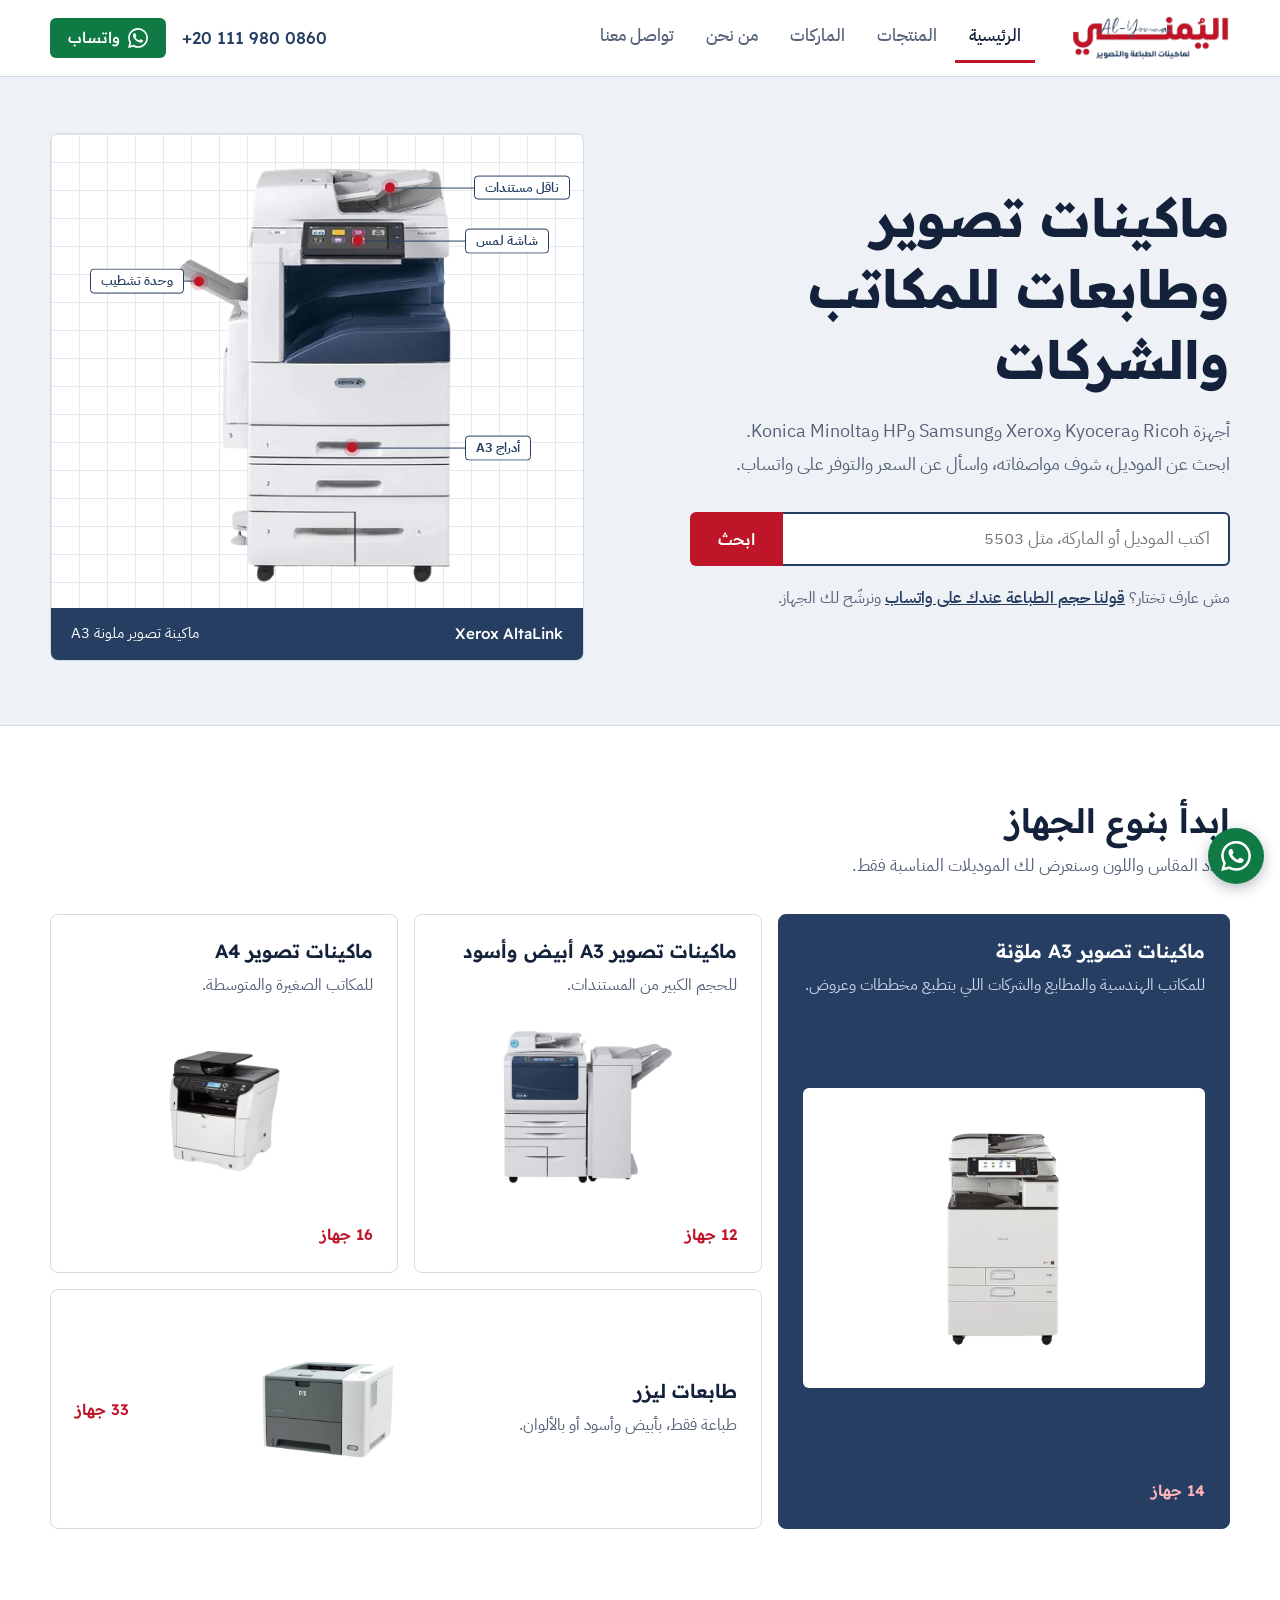
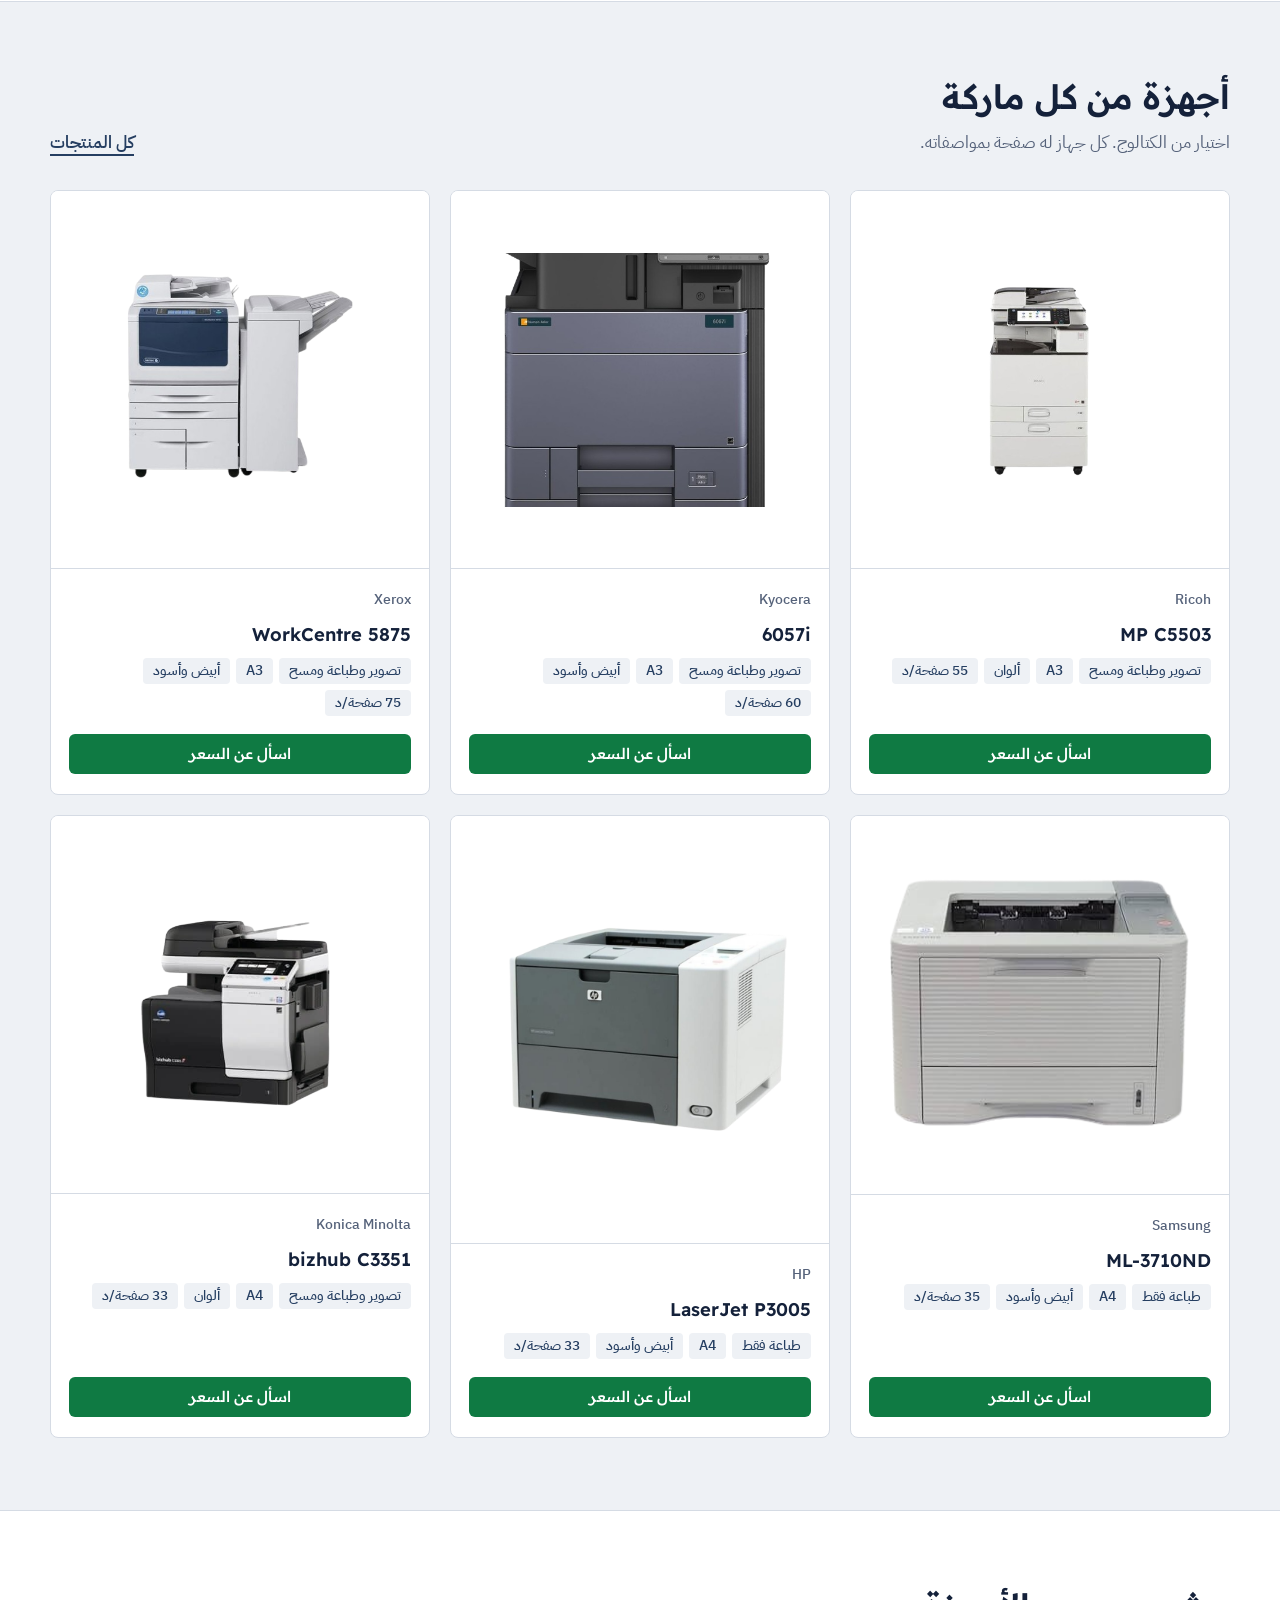
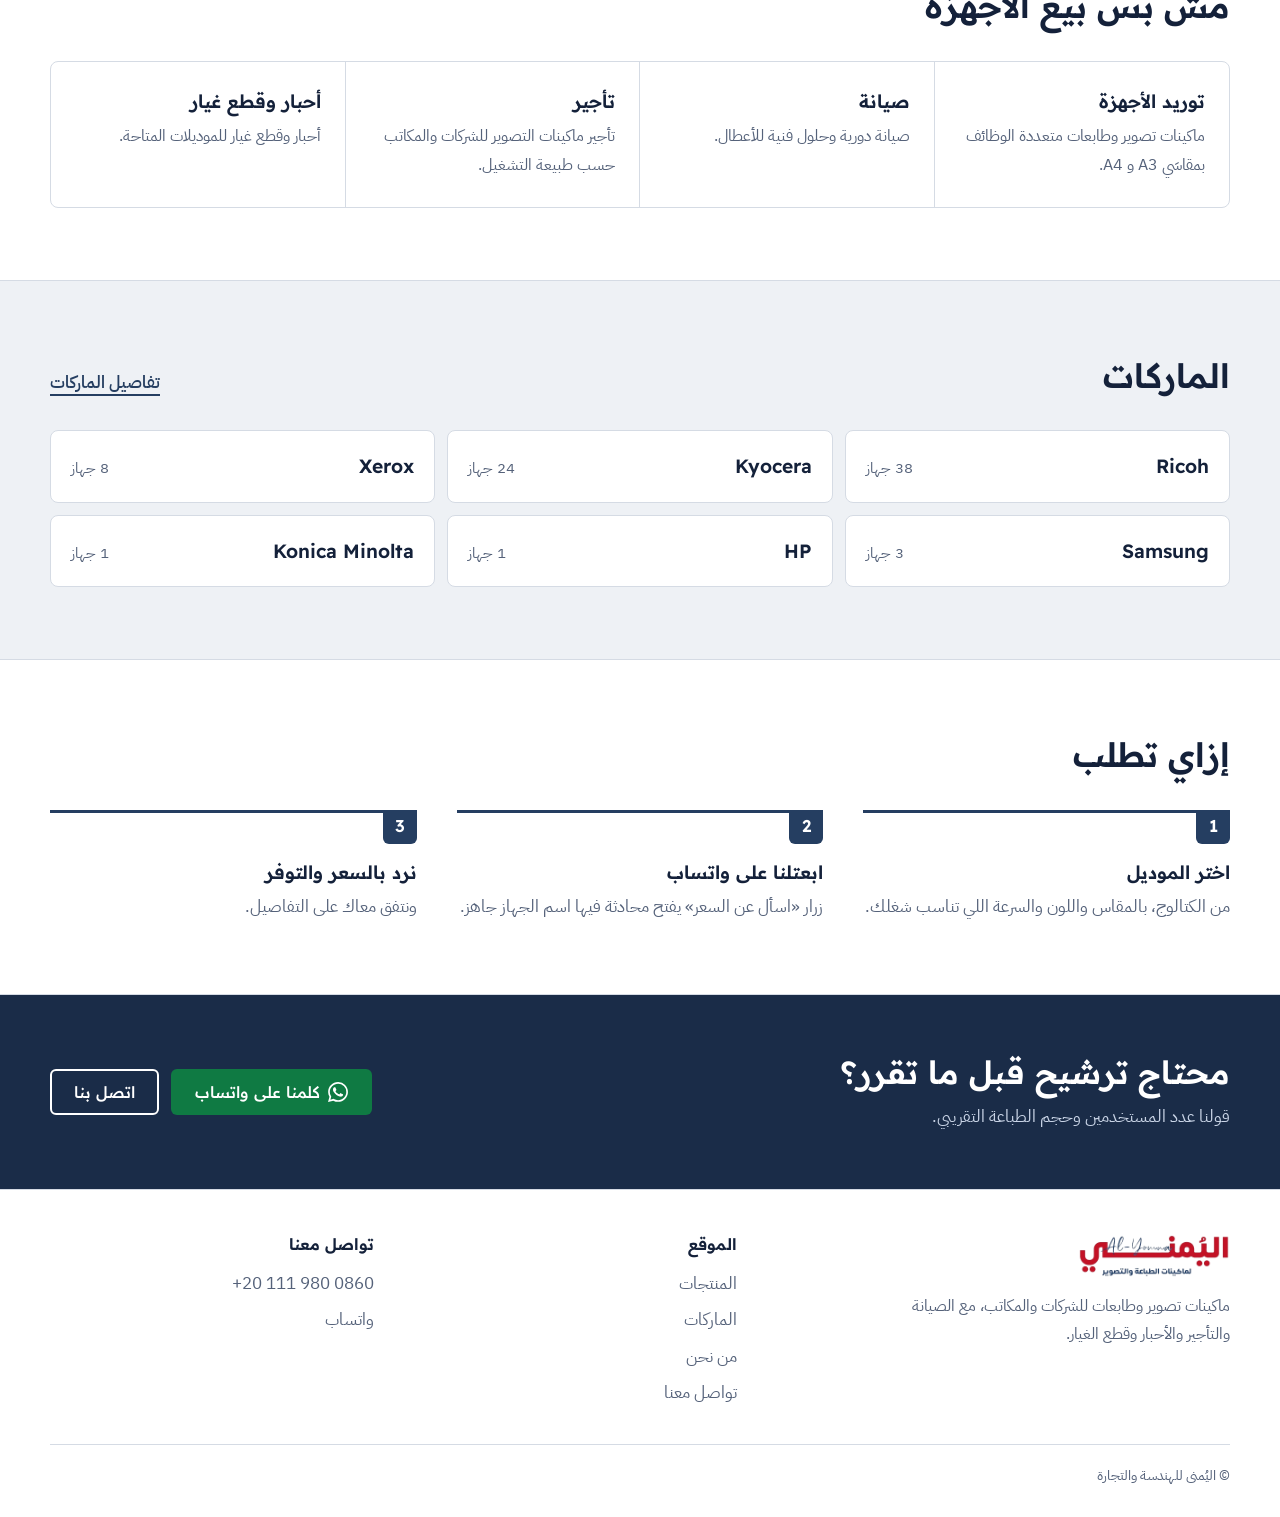
==== commit 614b07d4: "Fix hero callouts: anchor dots to the actual parts (ADF, screen, finisher, trays) Co-Authored-By: Cl" ====
--- a/index.html
+++ b/index.html
@@ -48,11 +48,12 @@
       <p class="hero-alt">مش عارف تختار؟ <a href="https://wa.me/201119800860" target="_blank" rel="noopener noreferrer">قولنا حجم الطباعة عندك على واتساب</a> ونرشّح لك الجهاز.</p>
     </div>
     <figure class="plate" style="margin:0">
-      <div class="plate-img"><img src="assets/hero/altalink-c8055.webp" width="660" height="945" alt="ماكينة تصوير ملونة A3 من Xerox سلسلة AltaLink مع ناقل مستندات وأدراج ورق ووحدة تشطيب" fetchpriority="high"></div>
-      <span class="note note-adf"><span>ناقل مستندات أوتوماتيكي</span></span>
-      <span class="note note-screen"><span>شاشة لمس</span></span>
-      <span class="note note-fin"><span>وحدة تشطيب</span></span>
-      <span class="note note-tray"><span>أدراج ورق A3</span></span>
+      <div class="plate-img"><img src="assets/hero/altalink-c8055.webp" width="660" height="945" alt="ماكينة تصوير ملونة A3 من Xerox سلسلة AltaLink مع ناقل مستندات وأدراج ورق ووحدة تشطيب" fetchpriority="high">
+        <span class="note note-r note-adf"><i></i><b></b><span>ناقل مستندات</span></span>
+        <span class="note note-r note-screen"><i></i><b></b><span>شاشة لمس</span></span>
+        <span class="note note-l note-fin"><i></i><b></b><span>وحدة تشطيب</span></span>
+        <span class="note note-r note-tray"><i></i><b></b><span>أدراج A3</span></span>
+      </div>
       <figcaption class="plate-cap"><strong>Xerox AltaLink</strong><span>ماكينة تصوير ملونة A3</span></figcaption>
     </figure>
   </div>
--- a/css/style.css
+++ b/css/style.css
@@ -98,19 +98,21 @@
   border: 1px solid var(--line); border-radius: var(--r);
   padding: 28px 0 0; overflow: hidden;
 }
-.plate-img { width: 62%; margin-inline: auto; }
+.plate-img { position: relative; width: 56%; margin-inline: auto; container-type: inline-size; }
 .plate-img img { width: 100%; height: auto; }
 .plate-cap { margin-top: 20px; background: var(--navy); color: #fff; padding: 12px 20px; display: flex; justify-content: space-between; gap: 12px; font-size: .95rem; }
 .plate-cap strong { font-family: var(--head); font-weight: 500; }
-.note { position: absolute; display: flex; align-items: center; gap: 0; font-size: .86rem; font-weight: 600; color: var(--navy); white-space: nowrap; }
-.note::before { content: ""; width: 10px; height: 10px; border-radius: 50%; background: var(--red); flex: none; box-shadow: 0 0 0 4px rgba(190,21,41,.18); }
-.note span { background: var(--paper); border: 1px solid var(--navy); padding: 1px 10px; border-radius: 4px; }
-.note::after { content: ""; order: -1; width: 28px; height: 1px; background: var(--navy); }
-.note-adf { top: 5%; left: 3%; flex-direction: row-reverse; }
-.note-screen { top: 21%; right: 2%; }
-.note-fin { top: 33%; left: 1%; flex-direction: row-reverse; }
-.note-tray { top: 69%; right: 2%; }
-.note-adf::after, .note-fin::after { order: 2; }
+/* كل تعليق: نقطة على الجزء نفسه، وخط، ثم الاسم */
+.note { position: absolute; display: flex; align-items: center; direction: ltr; transform: translateY(-50%); white-space: nowrap; font-size: .84rem; font-weight: 600; color: var(--navy); }
+.note i { width: 10px; height: 10px; border-radius: 50%; background: var(--red); box-shadow: 0 0 0 4px rgba(190,21,41,.2); flex: none; margin-inline: -5px; position: relative; z-index: 1; }
+.note b { height: 1px; background: var(--navy); width: calc(var(--len) * 1cqw); flex: none; }
+.note span { direction: rtl; background: var(--paper); border: 1px solid var(--navy); padding: 0 10px; border-radius: 4px; line-height: 1.7; }
+.note-r { left: var(--x); top: var(--y); margin-left: 5px; }
+.note-l { right: calc(100% - var(--x)); top: var(--y); flex-direction: row-reverse; margin-right: 5px; }
+.note-adf { --x: 73%; --y: 6%; --len: 28; }
+.note-screen { --x: 62%; --y: 18.5%; --len: 36; }
+.note-fin { --x: 12%; --y: 28%; --len: 5; }
+.note-tray { --x: 60%; --y: 67%; --len: 38; }
 
 /* ---------- أقسام عامة ---------- */
 .block { padding: 72px 0; }
@@ -280,8 +282,7 @@
 /* حركة: ظهور الواجهة مرة واحدة فقط */
 @media (prefers-reduced-motion: no-preference) {
   .plate-img { animation: rise .7s ease-out both; }
-  .note { animation: pop .4s ease-out both; }
-  .note-screen { animation-delay: .5s; } .note-adf { animation-delay: .65s; } .note-fin { animation-delay: .8s; } .note-tray { animation-delay: .95s; }
+  .note { animation: pop .4s ease-out .6s both; }
   @keyframes rise { from { opacity: 0; transform: translateY(14px); } to { opacity: 1; transform: none; } }
   @keyframes pop { from { opacity: 0; } to { opacity: 1; } }
 }
@@ -321,9 +322,10 @@
   .finder { flex-direction: column; gap: 10px; }
   html[dir="rtl"] .finder input, .finder input { border: 2px solid var(--navy); border-radius: 6px; }
   .finder .btn, html[dir="rtl"] .finder .btn { border-radius: 6px; }
-  .plate-img { width: 70%; }
-  .note { font-size: .78rem; }
-  .note::after { width: 14px; }
+  .plate-img { width: 58%; }
+  .note { font-size: .68rem; }
+  .note span { padding: 0 5px; }
+  .note-adf { --len: 5; } .note-screen { --len: 8; } .note-tray { --len: 8; } .note-fin { --len: 0; }
   .block { padding: 48px 0; }
   .steps { grid-template-columns: 1fr; gap: 28px; }
   .kinds { grid-template-columns: 1fr; }
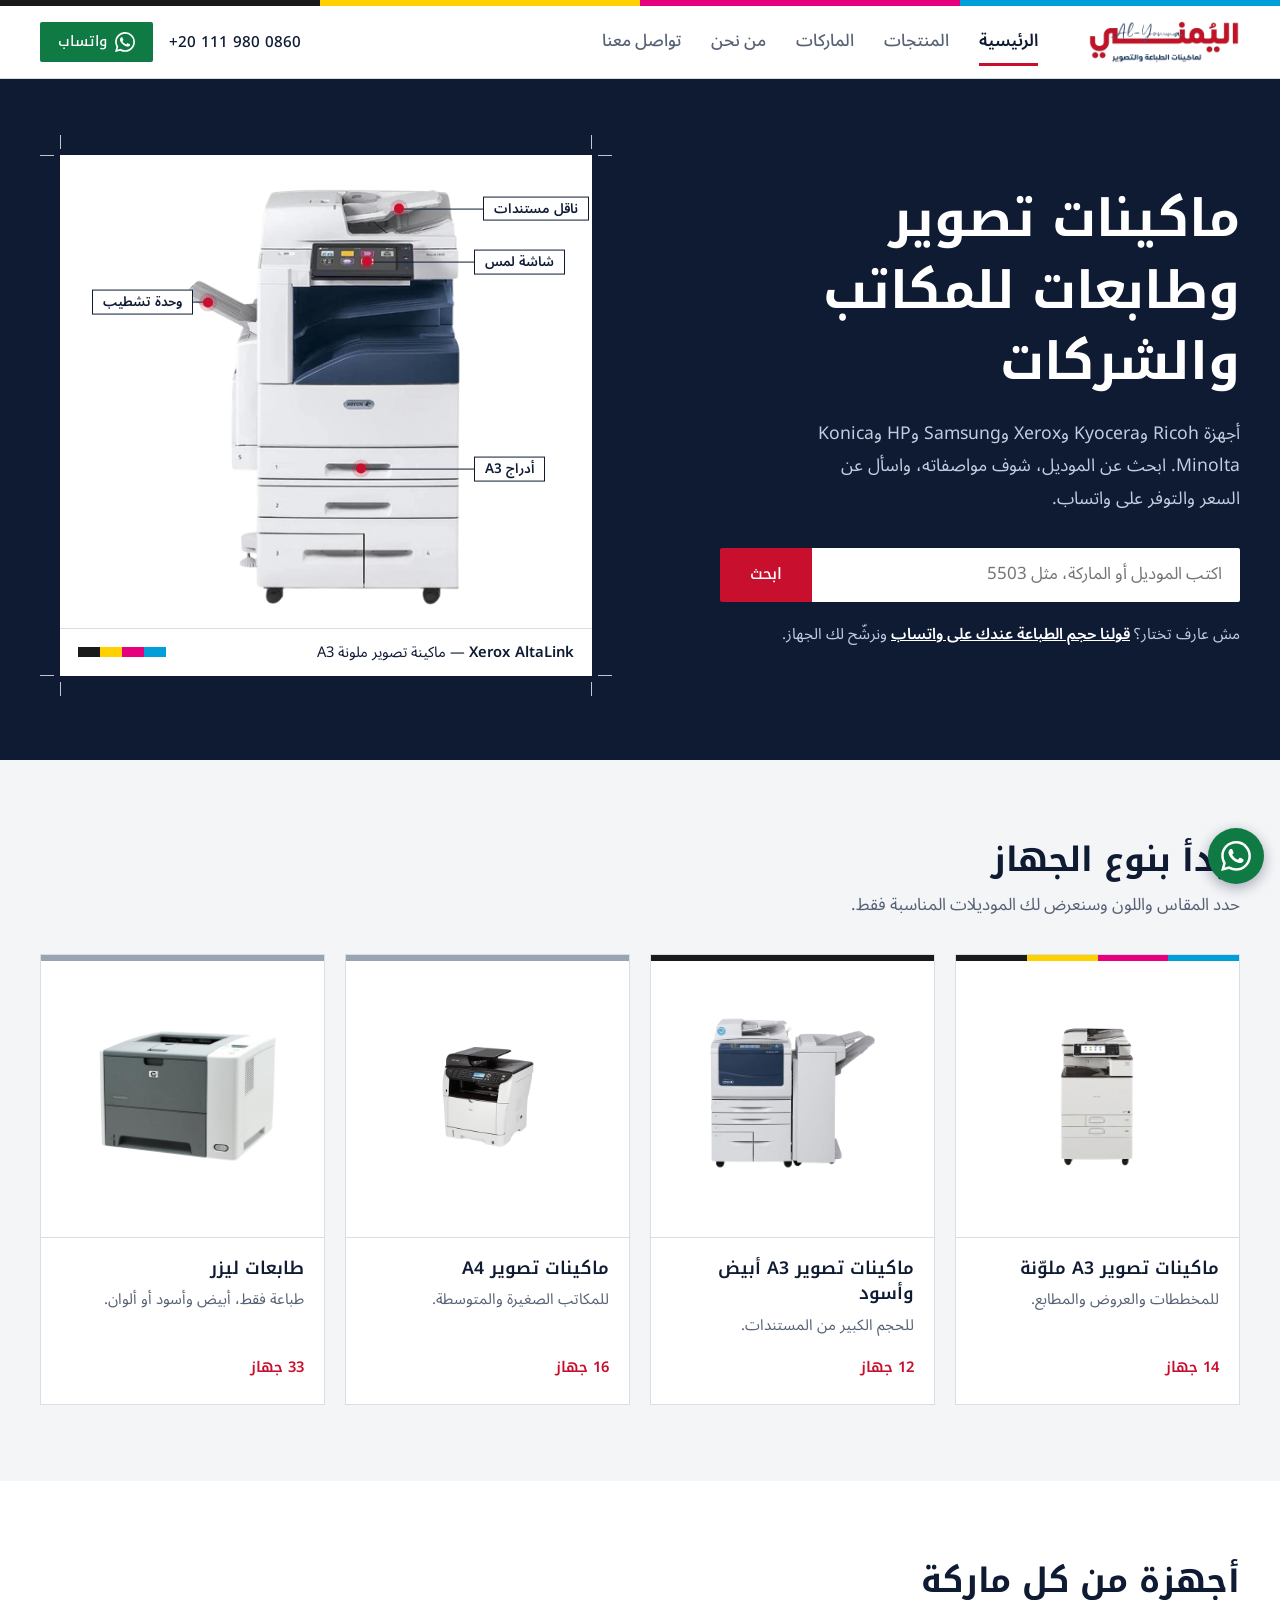
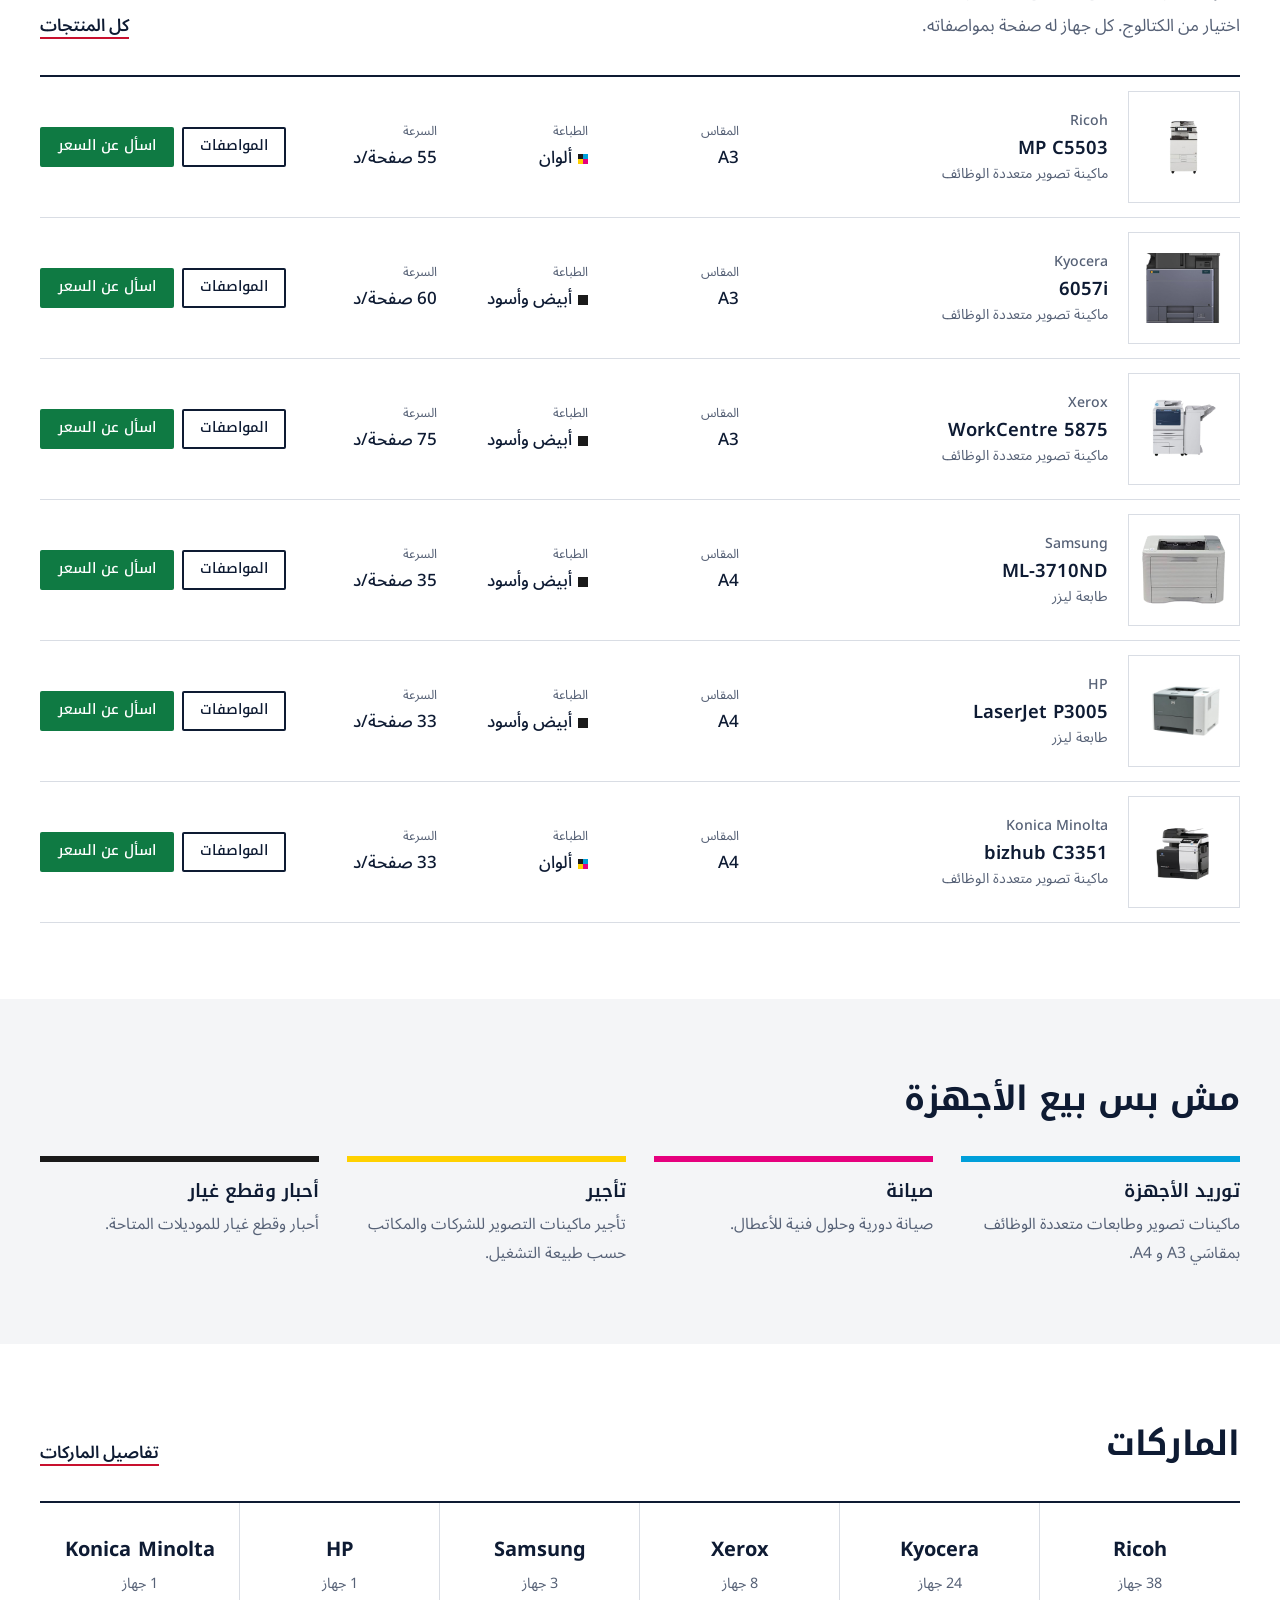
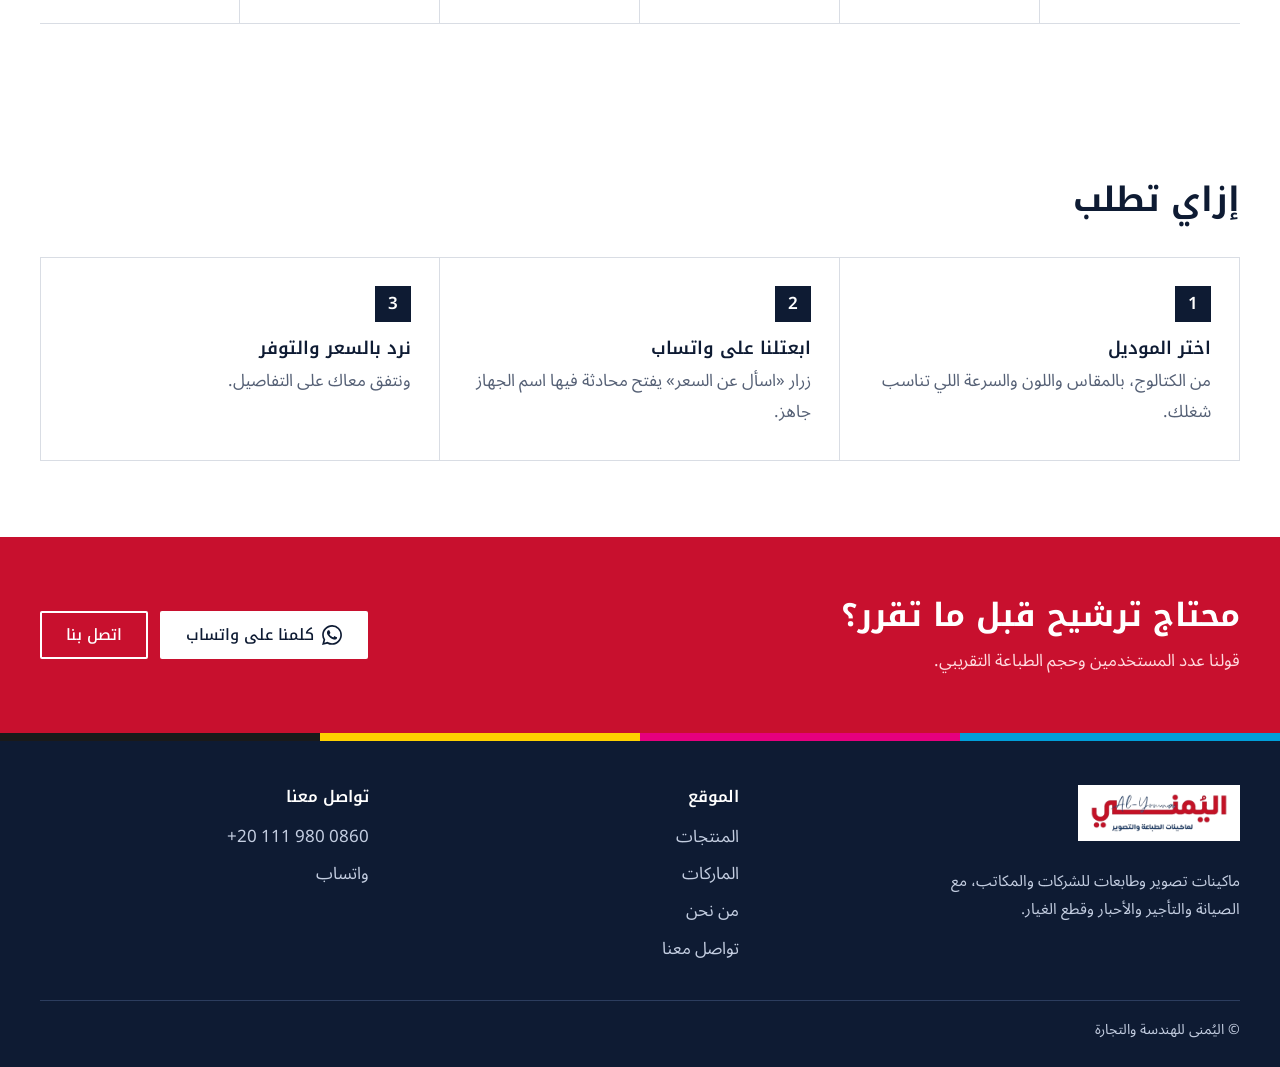
==== commit 8510459b: "Redesign v2: print-press visual language (crop marks, CMYK bar), row-based catalog, new type Co-Auth" ====
--- a/index.html
+++ b/index.html
@@ -18,12 +18,13 @@
 <link rel="canonical" href="https://al-yomna.technolgy.workers.dev/">
 <link rel="preconnect" href="https://fonts.googleapis.com">
 <link rel="preconnect" href="https://fonts.gstatic.com" crossorigin>
-<link rel="stylesheet" href="https://fonts.googleapis.com/css2?family=IBM+Plex+Sans+Arabic:wght@400;500;600&family=Readex+Pro:wght@500;600;700&display=swap">
+<link rel="stylesheet" href="https://fonts.googleapis.com/css2?family=Noto+Kufi+Arabic:wght@500;600;700&family=Noto+Sans+Arabic:wght@400;500;600&display=swap">
 <link rel="stylesheet" href="css/style.css?v=20261103">
 </head>
 <body>
 <a class="skip" href="#main">تخطَّ إلى المحتوى</a>
 <header class="site-header">
+  <div class="cmyk" aria-hidden="true"><i></i><i></i><i></i><i></i></div>
   <div class="wrap bar">
     <a class="logo" href="index.html" aria-label="اليُمنى للهندسة والتجارة — الصفحة الرئيسية"><img src="assets/brand/logo.png" width="159" height="46" alt="اليُمنى للهندسة والتجارة"></a>
     <button class="menu-btn" type="button" aria-expanded="false" aria-controls="nav">القائمة</button>
@@ -47,26 +48,27 @@
       </form>
       <p class="hero-alt">مش عارف تختار؟ <a href="https://wa.me/201119800860" target="_blank" rel="noopener noreferrer">قولنا حجم الطباعة عندك على واتساب</a> ونرشّح لك الجهاز.</p>
     </div>
-    <figure class="plate" style="margin:0">
+    <div class="sheet-wrap"><div class="marks" aria-hidden="true"></div>
+    <figure class="sheet">
       <div class="plate-img"><img src="assets/hero/altalink-c8055.webp" width="660" height="945" alt="ماكينة تصوير ملونة A3 من Xerox سلسلة AltaLink مع ناقل مستندات وأدراج ورق ووحدة تشطيب" fetchpriority="high">
         <span class="note note-r note-adf"><i></i><b></b><span>ناقل مستندات</span></span>
         <span class="note note-r note-screen"><i></i><b></b><span>شاشة لمس</span></span>
         <span class="note note-l note-fin"><i></i><b></b><span>وحدة تشطيب</span></span>
         <span class="note note-r note-tray"><i></i><b></b><span>أدراج A3</span></span>
       </div>
-      <figcaption class="plate-cap"><strong>Xerox AltaLink</strong><span>ماكينة تصوير ملونة A3</span></figcaption>
-    </figure>
+      <figcaption class="sheet-cap"><span><strong>Xerox AltaLink</strong> — ماكينة تصوير ملونة A3</span><span class="swatches" aria-hidden="true"><i></i><i></i><i></i><i></i></span></figcaption>
+    </figure></div>
   </div>
 </section>
 
-<section class="block block-white" aria-labelledby="kinds-h">
+<section class="block block-ground" aria-labelledby="kinds-h">
   <div class="wrap">
     <div class="block-head"><div><h2 id="kinds-h">ابدأ بنوع الجهاز</h2><p>حدد المقاس واللون وسنعرض لك الموديلات المناسبة فقط.</p></div></div>
     <div class="kinds">
-      <a class="kind" href="products.html?kind=mfp&amp;format=A3&amp;color=%D8%A3%D9%84%D9%88%D8%A7%D9%86"><div><h3>ماكينات تصوير A3 ملوّنة</h3><p>للمكاتب الهندسية والمطابع والشركات اللي بتطبع مخططات وعروض.</p></div><img src="assets/products/Ricoh-MPC5503.png" width="300" height="300" alt="" loading="lazy"><span class="kind-count" data-count="mfp-A3-color"></span></a>
-      <a class="kind" href="products.html?kind=mfp&amp;format=A3&amp;color=%D8%A3%D8%A8%D9%8A%D8%B6%20%D9%88%D8%A3%D8%B3%D9%88%D8%AF"><div><h3>ماكينات تصوير A3 أبيض وأسود</h3><p>للحجم الكبير من المستندات.</p></div><img src="assets/products/Xerox-5875.png" width="300" height="300" alt="" loading="lazy"><span class="kind-count" data-count="mfp-A3-bw"></span></a>
-      <a class="kind" href="products.html?kind=mfp&amp;format=A4"><div><h3>ماكينات تصوير A4</h3><p>للمكاتب الصغيرة والمتوسطة.</p></div><img src="assets/products/Ricoh-3510SF.png" width="300" height="300" alt="" loading="lazy"><span class="kind-count" data-count="mfp-A4"></span></a>
-      <a class="kind" href="products.html?kind=prn"><div><h3>طابعات ليزر</h3><p>طباعة فقط، بأبيض وأسود أو بالألوان.</p></div><img src="assets/products/HP-3005.png" width="300" height="300" alt="" loading="lazy"><span class="kind-count" data-count="prn"></span></a>
+      <a class="kind" href="products.html?kind=mfp&amp;format=A3&amp;color=%D8%A3%D9%84%D9%88%D8%A7%D9%86"><div class="kind-img"><span class="cmyk" aria-hidden="true"><i></i><i></i><i></i><i></i></span><img src="assets/products/Ricoh-MPC5503.png" width="300" height="300" alt="" loading="lazy"></div><div class="kind-body"><h3>ماكينات تصوير A3 ملوّنة</h3><p>للمخططات والعروض والمطابع.</p><span class="kind-count" data-count="mfp-A3-color"></span></div></a>
+      <a class="kind" href="products.html?kind=mfp&amp;format=A3&amp;color=%D8%A3%D8%A8%D9%8A%D8%B6%20%D9%88%D8%A3%D8%B3%D9%88%D8%AF"><div class="kind-img"><span class="bw"></span><img src="assets/products/Xerox-5875.png" width="300" height="300" alt="" loading="lazy"></div><div class="kind-body"><h3>ماكينات تصوير A3 أبيض وأسود</h3><p>للحجم الكبير من المستندات.</p><span class="kind-count" data-count="mfp-A3-bw"></span></div></a>
+      <a class="kind" href="products.html?kind=mfp&amp;format=A4"><div class="kind-img"><span class="gry"></span><img src="assets/products/Ricoh-3510SF.png" width="300" height="300" alt="" loading="lazy"></div><div class="kind-body"><h3>ماكينات تصوير A4</h3><p>للمكاتب الصغيرة والمتوسطة.</p><span class="kind-count" data-count="mfp-A4"></span></div></a>
+      <a class="kind" href="products.html?kind=prn"><div class="kind-img"><span class="gry"></span><img src="assets/products/HP-3005.png" width="300" height="300" alt="" loading="lazy"></div><div class="kind-body"><h3>طابعات ليزر</h3><p>طباعة فقط، أبيض وأسود أو ألوان.</p><span class="kind-count" data-count="prn"></span></div></a>
     </div>
   </div>
 </section>
@@ -74,11 +76,11 @@
 <section class="block" aria-labelledby="feat-h">
   <div class="wrap">
     <div class="block-head"><div><h2 id="feat-h">أجهزة من كل ماركة</h2><p>اختيار من الكتالوج. كل جهاز له صفحة بمواصفاته.</p></div><a class="more" href="products.html">كل المنتجات</a></div>
-    <div class="grid" id="featuredGrid" aria-live="polite"></div>
+    <div class="rows" id="featuredGrid" aria-live="polite"></div>
   </div>
 </section>
 
-<section class="block block-white" aria-labelledby="svc-h">
+<section class="block block-ground" aria-labelledby="svc-h">
   <div class="wrap">
     <div class="block-head"><div><h2 id="svc-h">مش بس بيع الأجهزة</h2></div></div>
     <div class="services">
@@ -93,14 +95,14 @@
 <section class="block" aria-labelledby="br-h">
   <div class="wrap">
     <div class="block-head"><div><h2 id="br-h">الماركات</h2></div><a class="more" href="brands.html">تفاصيل الماركات</a></div>
-    <div class="brand-row" id="brandRow"></div>
+    <div class="brand-wall" id="brandRow"></div>
   </div>
 </section>
 
-<section class="block block-white" aria-labelledby="st-h">
+<section class="block" aria-labelledby="st-h">
   <div class="wrap">
     <div class="block-head"><div><h2 id="st-h">إزاي تطلب</h2></div></div>
-    <ol class="steps" style="list-style:none;padding:0;margin:0">
+    <ol class="steps">
       <li class="step"><h3>اختر الموديل</h3><p>من الكتالوج، بالمقاس واللون والسرعة اللي تناسب شغلك.</p></li>
       <li class="step"><h3>ابعتلنا على واتساب</h3><p>زرار «اسأل عن السعر» يفتح محادثة فيها اسم الجهاز جاهز.</p></li>
       <li class="step"><h3>نرد بالسعر والتوفر</h3><p>ونتفق معاك على التفاصيل.</p></li>
@@ -111,15 +113,16 @@
 <section class="closing">
   <div class="wrap closing-in">
     <div><h2>محتاج ترشيح قبل ما تقرر؟</h2><p>قولنا عدد المستخدمين وحجم الطباعة التقريبي.</p></div>
-    <div class="closing-acts"><a class="btn btn-wa" href="https://wa.me/201119800860" target="_blank" rel="noopener noreferrer"><svg viewBox="0 0 24 24" aria-hidden="true"><path d="M17.47 14.38c-.3-.15-1.76-.87-2.03-.97-.27-.1-.47-.15-.67.15-.2.3-.77.97-.94 1.17-.17.2-.35.22-.65.07-.3-.15-1.26-.46-2.4-1.48-.89-.79-1.49-1.77-1.66-2.07-.17-.3-.02-.46.13-.61.14-.13.3-.35.45-.52.15-.17.2-.3.3-.5.1-.2.05-.37-.02-.52-.08-.15-.67-1.62-.92-2.22-.24-.58-.49-.5-.67-.51h-.57c-.2 0-.52.07-.8.37-.27.3-1.04 1.02-1.04 2.48s1.07 2.88 1.21 3.08c.15.2 2.1 3.2 5.08 4.49.71.31 1.26.49 1.69.63.71.23 1.36.2 1.87.12.57-.09 1.76-.72 2.01-1.41.25-.69.25-1.29.17-1.41-.07-.12-.27-.2-.57-.35zM12.05 21.8h-.01a9.87 9.87 0 0 1-5.03-1.38l-.36-.21-3.74.98 1-3.65-.24-.37a9.86 9.86 0 0 1-1.51-5.26c0-5.45 4.44-9.88 9.89-9.88 2.64 0 5.12 1.03 6.99 2.9a9.82 9.82 0 0 1 2.89 6.99c0 5.45-4.44 9.88-9.88 9.88zM20.52 3.45A11.8 11.8 0 0 0 12.05 0C5.5 0 .16 5.34.16 11.89c0 2.1.55 4.14 1.59 5.95L.06 24l6.3-1.65a11.88 11.88 0 0 0 5.68 1.45h.01c6.55 0 11.89-5.34 11.89-11.89 0-3.18-1.24-6.17-3.48-8.41z"/></svg>كلمنا على واتساب</a><a class="btn btn-line" href="tel:+201119800860">اتصل بنا</a></div>
+    <div class="closing-acts"><a class="btn btn-white" href="https://wa.me/201119800860" target="_blank" rel="noopener noreferrer"><svg viewBox="0 0 24 24" aria-hidden="true"><path d="M17.47 14.38c-.3-.15-1.76-.87-2.03-.97-.27-.1-.47-.15-.67.15-.2.3-.77.97-.94 1.17-.17.2-.35.22-.65.07-.3-.15-1.26-.46-2.4-1.48-.89-.79-1.49-1.77-1.66-2.07-.17-.3-.02-.46.13-.61.14-.13.3-.35.45-.52.15-.17.2-.3.3-.5.1-.2.05-.37-.02-.52-.08-.15-.67-1.62-.92-2.22-.24-.58-.49-.5-.67-.51h-.57c-.2 0-.52.07-.8.37-.27.3-1.04 1.02-1.04 2.48s1.07 2.88 1.21 3.08c.15.2 2.1 3.2 5.08 4.49.71.31 1.26.49 1.69.63.71.23 1.36.2 1.87.12.57-.09 1.76-.72 2.01-1.41.25-.69.25-1.29.17-1.41-.07-.12-.27-.2-.57-.35zM12.05 21.8h-.01a9.87 9.87 0 0 1-5.03-1.38l-.36-.21-3.74.98 1-3.65-.24-.37a9.86 9.86 0 0 1-1.51-5.26c0-5.45 4.44-9.88 9.89-9.88 2.64 0 5.12 1.03 6.99 2.9a9.82 9.82 0 0 1 2.89 6.99c0 5.45-4.44 9.88-9.88 9.88zM20.52 3.45A11.8 11.8 0 0 0 12.05 0C5.5 0 .16 5.34.16 11.89c0 2.1.55 4.14 1.59 5.95L.06 24l6.3-1.65a11.88 11.88 0 0 0 5.68 1.45h.01c6.55 0 11.89-5.34 11.89-11.89 0-3.18-1.24-6.17-3.48-8.41z"/></svg>كلمنا على واتساب</a><a class="btn btn-out" href="tel:+201119800860">اتصل بنا</a></div>
   </div>
 </section>
 
 </main>
 <footer class="site-footer">
-  <div class="wrap">
+  <div class="cmyk" aria-hidden="true"><i></i><i></i><i></i><i></i></div>
+  <div class="wrap foot-in">
     <div class="foot">
-      <div><img src="assets/brand/logo.png" width="153" height="44" alt="اليُمنى للهندسة والتجارة"><p>ماكينات تصوير وطابعات للشركات والمكاتب، مع الصيانة والتأجير والأحبار وقطع الغيار.</p></div>
+      <div><span class="foot-logo"><img src="assets/brand/logo.png" width="138" height="40" alt="اليُمنى للهندسة والتجارة"></span><p>ماكينات تصوير وطابعات للشركات والمكاتب، مع الصيانة والتأجير والأحبار وقطع الغيار.</p></div>
       <div><h2>الموقع</h2><ul><li><a href="products.html">المنتجات</a></li><li><a href="brands.html">الماركات</a></li><li><a href="about.html">من نحن</a></li><li><a href="contact.html">تواصل معنا</a></li></ul></div>
       <div><h2>تواصل معنا</h2><ul><li><a class="ltr" href="tel:+201119800860">+20 111 980 0860</a></li><li><a href="https://wa.me/201119800860" target="_blank" rel="noopener noreferrer">واتساب</a></li></ul></div>
     </div>
--- a/css/style.css
+++ b/css/style.css
@@ -1,112 +1,109 @@
-/* اليُمنى للهندسة والتجارة — نظام التصميم */
+/* اليُمنى للهندسة والتجارة — نظام التصميم v2: لغة المطبعة (علامات القص وشريط الألوان) */
 :root {
-  --ground: #eef1f5;
+  --ink: #0e1b33;
+  --ink-2: #1b2c4d;
   --paper: #ffffff;
-  --ink: #14213a;
-  --muted: #55627a;
-  --navy: #253e61;
-  --navy-deep: #1a2c48;
-  --red: #be1529;
-  --red-deep: #9c1022;
+  --ground: #f4f5f7;
+  --line: #d9dde4;
+  --muted: #566176;
+  --red: #c8102e;
+  --red-deep: #a50d26;
   --wa: #0f7a43;
   --wa-deep: #0b6236;
-  --line: #d5dbe4;
-  --grid: #e4e9f0;
-  --r: 8px;
-  --head: "Readex Pro", "IBM Plex Sans Arabic", Tahoma, sans-serif;
-  --body: "IBM Plex Sans Arabic", "Segoe UI", Tahoma, sans-serif;
-  --wrap: 1180px;
+  --c: #009fda;
+  --m: #e6007e;
+  --y: #ffd100;
+  --k: #1a1a1a;
+  --head: "Noto Kufi Arabic", "Noto Sans Arabic", Tahoma, sans-serif;
+  --body: "Noto Sans Arabic", "Segoe UI", Tahoma, sans-serif;
+  --wrap: 1200px;
 }
 
 *, *::before, *::after { box-sizing: border-box; }
 html { scroll-behavior: smooth; -webkit-text-size-adjust: 100%; }
-body {
-  margin: 0;
-  background: var(--ground);
-  color: var(--ink);
-  font-family: var(--body);
-  font-size: 1.0625rem;
-  line-height: 1.8;
-  min-height: 100vh;
-  display: flex;
-  flex-direction: column;
-}
+body { margin: 0; background: var(--paper); color: var(--ink); font-family: var(--body); font-size: 1.0625rem; line-height: 1.85; min-height: 100vh; display: flex; flex-direction: column; }
 main { flex: 1; }
 img { max-width: 100%; display: block; }
 a { color: inherit; }
-h1, h2, h3, h4 { font-family: var(--head); line-height: 1.35; margin: 0; font-weight: 600; color: var(--ink); }
+h1, h2, h3, h4 { font-family: var(--head); line-height: 1.45; margin: 0; font-weight: 600; }
 p { margin: 0; }
-ul { margin: 0; padding: 0; list-style: none; }
+ul, ol { margin: 0; padding: 0; list-style: none; }
 button, input, select, textarea { font: inherit; color: inherit; }
-
-:focus-visible { outline: 3px solid var(--red); outline-offset: 2px; border-radius: 4px; }
-.skip { position: absolute; inset-inline-start: 8px; top: -60px; background: var(--ink); color: #fff; padding: 8px 14px; z-index: 100; border-radius: 4px; }
+:focus-visible { outline: 3px solid var(--red); outline-offset: 2px; }
+.skip { position: absolute; inset-inline-start: 8px; top: -60px; background: var(--ink); color: #fff; padding: 8px 14px; z-index: 100; }
 .skip:focus { top: 8px; }
-
 .wrap { width: min(var(--wrap), 100% - 32px); margin-inline: auto; }
 
-/* ---------- الأزرار ---------- */
-.btn {
-  display: inline-flex; align-items: center; justify-content: center; gap: 8px;
-  min-height: 46px; padding: 8px 22px;
-  border: 2px solid transparent; border-radius: 6px;
-  font-family: var(--head); font-weight: 500; font-size: 1rem; line-height: 1.3;
-  text-decoration: none; cursor: pointer; transition: background .15s, border-color .15s, color .15s;
-}
+/* شريط الألوان (CMYK) */
+.cmyk { display: flex; height: 6px; }
+.cmyk i { flex: 1; }
+.cmyk i:nth-child(1) { background: var(--c); }
+.cmyk i:nth-child(2) { background: var(--m); }
+.cmyk i:nth-child(3) { background: var(--y); }
+.cmyk i:nth-child(4) { background: var(--k); }
+
+/* الأزرار */
+.btn { display: inline-flex; align-items: center; justify-content: center; gap: 8px; min-height: 48px; padding: 8px 24px; border: 2px solid transparent; border-radius: 2px; font-family: var(--head); font-weight: 500; font-size: .98rem; line-height: 1.3; text-decoration: none; cursor: pointer; transition: background .15s, color .15s, border-color .15s; }
+.btn svg { width: 20px; height: 20px; fill: currentColor; flex: none; }
 .btn-wa { background: var(--wa); color: #fff; }
 .btn-wa:hover { background: var(--wa-deep); }
 .btn-red { background: var(--red); color: #fff; }
 .btn-red:hover { background: var(--red-deep); }
-.btn-line { background: transparent; border-color: var(--navy); color: var(--navy); }
-.btn-line:hover { background: var(--navy); color: #fff; }
-.btn-sm { min-height: 40px; padding: 6px 16px; font-size: .95rem; }
-.btn svg { width: 20px; height: 20px; fill: currentColor; flex: none; }
-
-/* ---------- الرأس ---------- */
-.site-header { background: var(--paper); border-bottom: 1px solid var(--line); position: sticky; top: 0; z-index: 50; }
-.bar { display: flex; align-items: center; gap: 24px; min-height: 76px; }
-.logo { display: block; flex: none; }
-.logo img { height: 46px; width: auto; }
-.nav { display: flex; gap: 4px; margin-inline-start: 12px; }
-.nav a { padding: 8px 14px; text-decoration: none; font-weight: 500; color: var(--muted); border-bottom: 3px solid transparent; }
+.btn-ink { background: var(--ink); color: #fff; }
+.btn-ink:hover { background: var(--ink-2); }
+.btn-out { border-color: var(--ink); color: var(--ink); background: transparent; }
+.btn-out:hover { background: var(--ink); color: #fff; }
+.btn-white { background: #fff; color: var(--ink); }
+.btn-white:hover { background: var(--ground); }
+.btn-sm { min-height: 40px; padding: 4px 16px; font-size: .9rem; }
+
+/* الرأس */
+.site-header { background: var(--paper); position: sticky; top: 0; z-index: 50; border-bottom: 1px solid var(--line); }
+.bar { display: flex; align-items: center; gap: 20px; min-height: 72px; }
+.logo img { height: 44px; width: auto; }
+.nav { display: flex; gap: 2px; margin-inline-start: 16px; }
+.nav a { padding: 6px 14px; text-decoration: none; font-weight: 500; color: var(--muted); position: relative; }
 .nav a:hover { color: var(--ink); }
-.nav a[aria-current="page"] { color: var(--ink); border-bottom-color: var(--red); }
+.nav a[aria-current="page"] { color: var(--ink); font-weight: 600; }
+.nav a[aria-current="page"]::after { content: ""; position: absolute; inset-inline: 14px; bottom: -2px; height: 3px; background: var(--red); }
 .bar-end { margin-inline-start: auto; display: flex; align-items: center; gap: 16px; }
-.bar-phone { text-decoration: none; font-family: var(--head); font-weight: 500; direction: ltr; unicode-bidi: embed; color: var(--navy); }
-.menu-btn { display: none; background: none; border: 2px solid var(--line); border-radius: 6px; min-height: 42px; padding: 4px 14px; cursor: pointer; font-weight: 500; }
-
-/* ---------- الرئيسية: الواجهة ---------- */
-.hero { padding: 56px 0 64px; }
-.hero-grid { display: grid; grid-template-columns: minmax(0, 1.05fr) minmax(0, .95fr); gap: 56px; align-items: center; }
-.hero h1 { font-size: clamp(2rem, 4.4vw, 3.3rem); font-weight: 700; letter-spacing: 0; max-width: 16ch; }
-.hero-lead { margin-top: 20px; color: var(--muted); font-size: 1.125rem; max-width: 46ch; }
-.finder { margin-top: 32px; display: flex; gap: 0; max-width: 540px; }
-.finder input {
-  flex: 1; min-width: 0; min-height: 54px; padding: 8px 18px;
-  border: 2px solid var(--navy); border-inline-end: 0; border-radius: 6px 0 0 6px; background: var(--paper);
-}
-html[dir="rtl"] .finder input { border-radius: 0 6px 6px 0; border-inline-end: 0; border-inline-start: 2px solid var(--navy); }
-.finder .btn { border-radius: 6px 0 0 6px; min-height: 54px; padding-inline: 26px; }
-html[dir="rtl"] .finder .btn { border-radius: 6px 0 0 6px; }
-.hero-alt { margin-top: 18px; color: var(--muted); font-size: .98rem; }
-.hero-alt a { color: var(--navy); font-weight: 600; }
-
-.plate {
-  position: relative; background-color: var(--paper);
-  background-image: linear-gradient(var(--grid) 1px, transparent 1px), linear-gradient(90deg, var(--grid) 1px, transparent 1px);
-  background-size: 28px 28px;
-  border: 1px solid var(--line); border-radius: var(--r);
-  padding: 28px 0 0; overflow: hidden;
-}
+.bar-phone { text-decoration: none; font-family: var(--head); font-weight: 500; direction: ltr; unicode-bidi: embed; font-size: .95rem; }
+.menu-btn { display: none; background: none; border: 2px solid var(--ink); border-radius: 2px; min-height: 42px; padding: 2px 14px; cursor: pointer; font-weight: 600; }
+
+/* الواجهة: ورقة طباعة على خلفية حبر */
+.hero { background: var(--ink); color: #fff; padding: 56px 0 64px; }
+.hero-grid { display: grid; grid-template-columns: minmax(0, 1fr) minmax(0, 1fr); gap: 56px; align-items: center; }
+.hero h1 { font-size: clamp(2rem, 4.2vw, 3.2rem); font-weight: 700; color: #fff; max-width: 15ch; line-height: 1.4; }
+.hero-lead { margin-top: 20px; color: #c3cde0; font-size: 1.1rem; max-width: 44ch; }
+.finder { margin-top: 32px; display: flex; max-width: 520px; }
+.finder input { flex: 1; min-width: 0; min-height: 54px; padding: 8px 18px; border: 0; background: #fff; color: var(--ink); border-radius: 0 2px 2px 0; }
+.finder .btn { min-height: 54px; border-radius: 2px 0 0 2px; padding-inline: 28px; }
+.hero-alt { margin-top: 18px; color: #c3cde0; font-size: .96rem; }
+.hero-alt a { color: #fff; font-weight: 600; }
+
+.sheet-wrap { position: relative; padding: 20px; }
+.marks { position: absolute; inset: 0; pointer-events: none; --mk: rgba(255,255,255,.75);
+  background:
+    linear-gradient(var(--mk), var(--mk)) left 0 top 20px / 14px 1px no-repeat,
+    linear-gradient(var(--mk), var(--mk)) left 20px top 0 / 1px 14px no-repeat,
+    linear-gradient(var(--mk), var(--mk)) right 0 top 20px / 14px 1px no-repeat,
+    linear-gradient(var(--mk), var(--mk)) right 20px top 0 / 1px 14px no-repeat,
+    linear-gradient(var(--mk), var(--mk)) left 0 bottom 20px / 14px 1px no-repeat,
+    linear-gradient(var(--mk), var(--mk)) left 20px bottom 0 / 1px 14px no-repeat,
+    linear-gradient(var(--mk), var(--mk)) right 0 bottom 20px / 14px 1px no-repeat,
+    linear-gradient(var(--mk), var(--mk)) right 20px bottom 0 / 1px 14px no-repeat; }
+.sheet { background: #fff; color: var(--ink); padding: 28px 0 0; margin: 0; }
 .plate-img { position: relative; width: 56%; margin-inline: auto; container-type: inline-size; }
 .plate-img img { width: 100%; height: auto; }
-.plate-cap { margin-top: 20px; background: var(--navy); color: #fff; padding: 12px 20px; display: flex; justify-content: space-between; gap: 12px; font-size: .95rem; }
-.plate-cap strong { font-family: var(--head); font-weight: 500; }
-/* كل تعليق: نقطة على الجزء نفسه، وخط، ثم الاسم */
-.note { position: absolute; display: flex; align-items: center; direction: ltr; transform: translateY(-50%); white-space: nowrap; font-size: .84rem; font-weight: 600; color: var(--navy); }
-.note i { width: 10px; height: 10px; border-radius: 50%; background: var(--red); box-shadow: 0 0 0 4px rgba(190,21,41,.2); flex: none; margin-inline: -5px; position: relative; z-index: 1; }
-.note b { height: 1px; background: var(--navy); width: calc(var(--len) * 1cqw); flex: none; }
-.note span { direction: rtl; background: var(--paper); border: 1px solid var(--navy); padding: 0 10px; border-radius: 4px; line-height: 1.7; }
+.sheet-cap { margin-top: 18px; border-top: 1px solid var(--line); padding: 10px 18px; display: flex; justify-content: space-between; align-items: center; gap: 12px; font-size: .92rem; }
+.sheet-cap strong { font-family: var(--head); font-weight: 600; }
+.swatches { display: flex; }
+.swatches i { width: 22px; height: 10px; }
+.swatches i:nth-child(1) { background: var(--c); } .swatches i:nth-child(2) { background: var(--m); } .swatches i:nth-child(3) { background: var(--y); } .swatches i:nth-child(4) { background: var(--k); }
+.note { position: absolute; display: flex; align-items: center; direction: ltr; transform: translateY(-50%); white-space: nowrap; font-size: .84rem; font-weight: 600; color: var(--ink); }
+.note i { width: 10px; height: 10px; border-radius: 50%; background: var(--red); box-shadow: 0 0 0 4px rgba(200,16,46,.2); flex: none; margin-inline: -5px; position: relative; z-index: 1; }
+.note b { height: 1px; background: var(--ink); width: calc(var(--len) * 1cqw); flex: none; }
+.note span { direction: rtl; background: #fff; border: 1px solid var(--ink); padding: 0 10px; line-height: 1.7; }
 .note-r { left: var(--x); top: var(--y); margin-left: 5px; }
 .note-l { right: calc(100% - var(--x)); top: var(--y); flex-direction: row-reverse; margin-right: 5px; }
 .note-adf { --x: 73%; --y: 6%; --len: 28; }
@@ -114,172 +111,174 @@
 .note-fin { --x: 12%; --y: 28%; --len: 5; }
 .note-tray { --x: 60%; --y: 67%; --len: 38; }
 
-/* ---------- أقسام عامة ---------- */
-.block { padding: 72px 0; }
-.block-white { background: var(--paper); border-block: 1px solid var(--line); }
+/* أقسام */
+.block { padding: 76px 0; }
+.block-ground { background: var(--ground); }
 .block-head { display: flex; align-items: end; justify-content: space-between; gap: 24px; margin-bottom: 32px; flex-wrap: wrap; }
-.block-head h2 { font-size: clamp(1.5rem, 2.8vw, 2.1rem); }
-.block-head p { color: var(--muted); max-width: 52ch; margin-top: 8px; }
-.more { font-weight: 600; color: var(--navy); text-decoration-thickness: 2px; text-underline-offset: 6px; }
+.block-head h2 { font-size: clamp(1.5rem, 2.8vw, 2.1rem); font-weight: 700; }
+.block-head p { color: var(--muted); max-width: 52ch; margin-top: 6px; }
+.more { font-weight: 600; text-decoration-thickness: 2px; text-underline-offset: 6px; text-decoration-color: var(--red); }
 
 /* أنواع الأجهزة */
-.kinds { display: grid; grid-template-columns: 1.3fr 1fr 1fr; grid-template-rows: auto auto; gap: 16px; }
-.kind { background: var(--paper); border: 1px solid var(--line); border-radius: var(--r); padding: 24px; text-decoration: none; display: flex; flex-direction: column; justify-content: space-between; gap: 16px; min-height: 200px; transition: border-color .15s; }
-.kind:hover { border-color: var(--navy); }
-.kind:last-child { grid-column: span 2; flex-direction: row; align-items: center; }
-.kind:last-child img { width: 160px; flex: none; }
-.kind:first-child { grid-row: span 2; background: var(--navy); color: #fff; border-color: var(--navy); }
-.kind:first-child h3, .kind:first-child .kind-count { color: #fff; }
-.kind:first-child p { color: #c9d4e6; }
-.kind h3 { font-size: 1.2rem; }
-.kind p { color: var(--muted); font-size: .98rem; margin-top: 6px; }
-.kind img { width: 100%; max-height: 190px; object-fit: contain; }
-.kind:first-child img { max-height: 300px; background: #fff; border-radius: 6px; padding: 10px; }
-.kind-count { font-family: var(--head); font-weight: 600; color: var(--red); font-size: .95rem; }
-.kind:first-child .kind-count { color: #ffb4bc; }
-
-/* بطاقات المنتجات */
-.grid { display: grid; grid-template-columns: repeat(auto-fill, minmax(260px, 1fr)); gap: 20px; }
-.card { background: var(--paper); border: 1px solid var(--line); border-radius: var(--r); display: flex; flex-direction: column; overflow: hidden; transition: border-color .15s; }
-.card:hover { border-color: var(--navy); }
-.card-media { display: block; background: #fff; padding: 20px; aspect-ratio: 1 / 1; border-bottom: 1px solid var(--line); }
-.card-media img { width: 100%; height: 100%; object-fit: contain; }
-.card-body { padding: 18px 18px 20px; display: flex; flex-direction: column; gap: 10px; flex: 1; }
-.card-brand { color: var(--muted); font-size: .9rem; font-weight: 500; }
-.card h3 { font-size: 1.15rem; }
-.card h3 a { text-decoration: none; }
-.card h3 a:hover { text-decoration: underline; }
-.tags { display: flex; flex-wrap: wrap; gap: 6px; }
-.tags li { background: var(--ground); border-radius: 4px; padding: 0 10px; font-size: .86rem; line-height: 1.9; color: var(--navy); font-weight: 500; }
-.card-actions { margin-top: auto; padding-top: 8px; display: flex; gap: 8px; }
-.card-actions .btn { flex: 1; }
-#featuredGrid { grid-template-columns: repeat(3, 1fr); }
-
-/* الخدمات */
-.services { display: grid; grid-template-columns: repeat(4, 1fr); gap: 0; border: 1px solid var(--line); border-radius: var(--r); overflow: hidden; background: var(--paper); }
-.service { padding: 28px 24px; border-inline-start: 1px solid var(--line); }
-.service:first-child { border-inline-start: 0; }
-.service h3 { font-size: 1.15rem; margin-bottom: 8px; }
+.kinds { display: grid; grid-template-columns: repeat(4, 1fr); gap: 20px; }
+.kind { background: var(--paper); border: 1px solid var(--line); text-decoration: none; display: flex; flex-direction: column; transition: border-color .15s, transform .15s; }
+.kind:hover { border-color: var(--ink); }
+.kind-img { background: #fff; padding: 18px; aspect-ratio: 1; border-bottom: 1px solid var(--line); position: relative; }
+.kind-img img { position: absolute; inset: 18px; width: calc(100% - 36px); height: calc(100% - 36px); object-fit: contain; }
+.kind-img .cmyk, .kind-img .bw { position: absolute; inset-inline: 0; top: 0; }
+.kind-img .bw { height: 6px; background: var(--k); }
+.kind-img .gry { position: absolute; inset-inline: 0; top: 0; height: 6px; background: #9aa3b2; }
+.kind-body { padding: 18px 20px 22px; display: flex; flex-direction: column; gap: 6px; flex: 1; }
+.kind h3 { font-size: 1.1rem; }
+.kind p { color: var(--muted); font-size: .94rem; line-height: 1.7; }
+.kind-count { margin-top: auto; padding-top: 10px; font-family: var(--head); font-weight: 600; color: var(--red); font-size: .92rem; }
+
+/* قائمة الأجهزة (صفوف) */
+.rows { border-top: 2px solid var(--ink); }
+.row { display: grid; grid-template-columns: 112px minmax(0, 1.6fr) repeat(3, minmax(0, .6fr)) auto; gap: 20px; align-items: center; padding: 14px 0; border-bottom: 1px solid var(--line); }
+.row-img { width: 112px; height: 112px; background: #fff; border: 1px solid var(--line); padding: 8px; display: block; }
+.row-img img { width: 100%; height: 100%; object-fit: contain; }
+.row-title small { display: block; color: var(--muted); font-weight: 500; font-size: .88rem; }
+.row-title h3 { font-size: 1.15rem; line-height: 1.5; }
+.row-title h3 a { text-decoration: none; }
+.row-title h3 a:hover { text-decoration: underline; text-decoration-color: var(--red); text-decoration-thickness: 2px; }
+.row-title p { color: var(--muted); font-size: .88rem; line-height: 1.6; margin-top: 2px; }
+.cell { font-weight: 500; }
+.cell small { display: block; color: var(--muted); font-size: .8rem; font-weight: 400; }
+.dot { display: inline-block; width: 10px; height: 10px; margin-inline-end: 6px; background: var(--k); vertical-align: -1px; }
+.dot.col { background: conic-gradient(var(--c) 0 25%, var(--m) 0 50%, var(--y) 0 75%, var(--k) 0); }
+.row-act { display: flex; gap: 8px; }
+.row-meta { display: contents; }
+
+/* خدمات */
+.services { display: grid; grid-template-columns: repeat(4, 1fr); gap: 28px; }
+.service { border-top: 6px solid var(--k); padding-top: 16px; }
+.service:nth-child(1) { border-color: var(--c); } .service:nth-child(2) { border-color: var(--m); } .service:nth-child(3) { border-color: var(--y); }
+.service h3 { font-size: 1.15rem; margin-bottom: 6px; }
 .service p { color: var(--muted); font-size: .98rem; }
 
 /* الماركات */
-.brand-row { display: grid; grid-template-columns: repeat(3, 1fr); gap: 12px; }
-.brand-row a { background: var(--paper); border: 1px solid var(--line); border-radius: var(--r); padding: 18px 20px; display: flex; justify-content: space-between; align-items: baseline; text-decoration: none; transition: border-color .15s; }
-.brand-row a:hover { border-color: var(--navy); }
-.brand-row strong { font-family: var(--head); font-size: 1.2rem; font-weight: 600; direction: ltr; }
-.brand-row span { color: var(--muted); font-size: .95rem; }
+.brand-wall { display: grid; grid-template-columns: repeat(6, 1fr); border-top: 2px solid var(--ink); border-bottom: 1px solid var(--line); }
+.brand-wall a { padding: 28px 16px 24px; text-decoration: none; border-inline-start: 1px solid var(--line); text-align: center; transition: background .15s; }
+.brand-wall a:first-child { border-inline-start: 0; }
+.brand-wall a:hover { background: var(--ground); }
+.brand-wall strong { display: block; font-family: var(--head); font-size: 1.25rem; font-weight: 700; direction: ltr; }
+.brand-wall span { color: var(--muted); font-size: .9rem; }
 
 /* خطوات الطلب */
-.steps { display: grid; grid-template-columns: repeat(3, 1fr); gap: 40px; counter-reset: s; }
-.step { position: relative; padding-top: 20px; border-top: 3px solid var(--navy); counter-increment: s; }
-.step::before { content: counter(s); position: absolute; top: -3px; inset-inline-start: 0; background: var(--navy); color: #fff; width: 34px; height: 34px; display: grid; place-items: center; font-family: var(--head); font-weight: 600; border-radius: 0 0 6px 6px; }
-.step h3 { margin-top: 28px; font-size: 1.15rem; }
-.step p { margin-top: 6px; color: var(--muted); }
-
-/* الدعوة الختامية */
-.closing { background: var(--navy-deep); color: #fff; padding: 56px 0; }
-.closing-in { display: flex; justify-content: space-between; align-items: center; gap: 32px; flex-wrap: wrap; }
-.closing h2 { color: #fff; font-size: clamp(1.4rem, 2.6vw, 2rem); max-width: 24ch; }
-.closing p { color: #c9d4e6; margin-top: 8px; }
-.closing .btn-line { border-color: #fff; color: #fff; }
-.closing .btn-line:hover { background: #fff; color: var(--navy-deep); }
+.steps { display: grid; grid-template-columns: repeat(3, 1fr); gap: 0; counter-reset: s; border: 1px solid var(--line); }
+.step { padding: 28px 28px 32px; border-inline-start: 1px solid var(--line); counter-increment: s; background: var(--paper); }
+.step:first-child { border-inline-start: 0; }
+.step::before { content: counter(s); display: grid; place-items: center; width: 36px; height: 36px; background: var(--ink); color: #fff; font-family: var(--head); font-weight: 600; margin-bottom: 14px; }
+.step h3 { font-size: 1.1rem; }
+.step p { margin-top: 4px; color: var(--muted); }
+
+/* الختام */
+.closing { background: var(--red); color: #fff; padding: 56px 0; }
+.closing-in { display: flex; justify-content: space-between; align-items: center; gap: 28px; flex-wrap: wrap; }
+.closing h2 { font-size: clamp(1.4rem, 2.6vw, 2rem); font-weight: 700; max-width: 24ch; }
+.closing p { margin-top: 6px; color: #ffd9de; }
 .closing-acts { display: flex; gap: 12px; flex-wrap: wrap; }
-
-/* ---------- ترويسة الصفحات الداخلية ---------- */
-.page-head { padding: 44px 0 32px; }
+.closing .btn-out { border-color: #fff; color: #fff; }
+.closing .btn-out:hover { background: #fff; color: var(--red); }
+
+/* رؤوس الصفحات الداخلية */
+.page-head { background: var(--ground); border-bottom: 1px solid var(--line); padding: 40px 0 32px; }
 .page-head h1 { font-size: clamp(1.7rem, 3.4vw, 2.5rem); font-weight: 700; }
-.page-head p { margin-top: 10px; color: var(--muted); max-width: 60ch; }
-.crumbs { font-size: .92rem; color: var(--muted); margin-bottom: 14px; display: flex; gap: 8px; flex-wrap: wrap; }
-.crumbs a { color: var(--navy); }
-
-/* ---------- الكتالوج ---------- */
-.catalog { display: grid; grid-template-columns: 270px minmax(0, 1fr); gap: 32px; align-items: start; padding-bottom: 72px; }
-.filters { background: var(--paper); border: 1px solid var(--line); border-radius: var(--r); padding: 20px; position: sticky; top: 96px; display: flex; flex-direction: column; gap: 18px; }
-.field label, .field legend { display: block; font-weight: 600; font-size: .95rem; margin-bottom: 6px; padding: 0; }
+.page-head p { margin-top: 8px; color: var(--muted); max-width: 60ch; }
+.crumbs { font-size: .9rem; color: var(--muted); margin-bottom: 14px; display: flex; gap: 8px; flex-wrap: wrap; }
+.crumbs a { color: var(--ink); }
+
+/* الكتالوج */
+.toolbar { background: var(--paper); border-bottom: 1px solid var(--line); position: sticky; top: 72px; z-index: 40; }
+.toolbar-in { display: flex; gap: 14px 24px; align-items: end; flex-wrap: wrap; padding: 14px 0; }
+.field label, .field legend { display: block; font-weight: 600; font-size: .86rem; margin-bottom: 4px; padding: 0; color: var(--muted); }
 .field fieldset { border: 0; margin: 0; padding: 0; }
-.field input[type="search"], .field select { width: 100%; min-height: 46px; padding: 6px 12px; border: 1px solid var(--line); border-radius: 6px; background: var(--paper); }
-.field input[type="search"]:focus, .field select:focus { border-color: var(--navy); }
-.chips { display: flex; flex-wrap: wrap; gap: 6px; }
+.field input[type="search"], .field select { min-height: 44px; padding: 4px 12px; border: 1px solid var(--line); border-radius: 2px; background: var(--paper); min-width: 190px; }
+.field input[type="search"]:focus, .field select:focus { border-color: var(--ink); }
+.chips { display: flex; gap: 0; }
 .chips label { margin: 0; }
 .chips input { position: absolute; opacity: 0; pointer-events: none; }
-.chips span { display: inline-block; min-height: 38px; padding: 4px 14px; border: 1px solid var(--line); border-radius: 6px; cursor: pointer; font-weight: 500; font-size: .95rem; line-height: 1.9; background: var(--paper); }
-.chips input:checked + span { background: var(--navy); border-color: var(--navy); color: #fff; }
+.chips span { display: block; min-height: 44px; padding: 6px 14px; border: 1px solid var(--line); margin-inline-start: -1px; cursor: pointer; font-weight: 500; font-size: .94rem; line-height: 1.9; background: var(--paper); color: var(--ink); }
+.chips label:first-child span { margin-inline-start: 0; }
+.chips input:checked + span { background: var(--ink); border-color: var(--ink); color: #fff; position: relative; z-index: 1; }
 .chips input:focus-visible + span { outline: 3px solid var(--red); outline-offset: 2px; }
-.reset { background: none; border: 0; color: var(--red); font-weight: 600; cursor: pointer; padding: 4px 0; text-align: start; text-decoration: underline; text-underline-offset: 4px; }
-.results-line { margin-bottom: 16px; color: var(--muted); }
-.results-line strong { color: var(--ink); }
-.empty { background: var(--paper); border: 1px dashed var(--navy); border-radius: var(--r); padding: 36px 28px; }
+.reset { background: none; border: 0; color: var(--red); font-weight: 600; cursor: pointer; padding: 10px 0; text-decoration: underline; text-underline-offset: 4px; }
+.list-top { padding: 22px 0 14px; color: var(--muted); }
+.list-top strong { color: var(--ink); }
+.list-wrap { padding-bottom: 72px; }
+.empty { border: 1px dashed var(--ink); padding: 36px 28px; margin-top: 12px; }
 .empty h2 { font-size: 1.3rem; margin-bottom: 8px; }
 .empty p { color: var(--muted); margin-bottom: 18px; }
 .filter-toggle { display: none; }
 
-/* ---------- صفحة المنتج ---------- */
-.detail { display: grid; grid-template-columns: minmax(0, 1fr) minmax(0, 1fr); gap: 48px; align-items: start; padding-bottom: 56px; }
-.detail-media { background: #fff; border: 1px solid var(--line); border-radius: var(--r); padding: 32px; position: sticky; top: 96px; }
-.detail-media img { width: 100%; aspect-ratio: 1/1; object-fit: contain; }
+/* المنتج */
+.detail { display: grid; grid-template-columns: minmax(0, 1fr) minmax(0, 1fr); gap: 56px; align-items: start; padding: 36px 0 64px; }
+.detail-media { position: sticky; top: 96px; padding: 22px; }
+.detail-media { position: sticky; }
+.detail-sheet { background: #fff; border: 1px solid var(--line); padding: 28px; position: relative; }
+.detail-media .marks { --mk: var(--ink); }
+.detail-sheet img { width: 100%; aspect-ratio: 1/1; object-fit: contain; }
 .detail-brand { color: var(--muted); font-weight: 500; }
-.detail h1 { font-size: clamp(1.7rem, 3.4vw, 2.4rem); font-weight: 700; margin-top: 4px; direction: ltr; text-align: start; unicode-bidi: plaintext; }
-html[dir="rtl"] .detail h1 { text-align: right; }
-.detail .tags { margin-top: 16px; }
-.detail .tags li { font-size: .95rem; }
+.detail h1 { font-size: clamp(1.7rem, 3.4vw, 2.5rem); font-weight: 700; margin-top: 2px; direction: ltr; unicode-bidi: plaintext; text-align: right; }
+.tags { display: flex; flex-wrap: wrap; gap: 6px; margin-top: 16px; }
+.tags li { border: 1px solid var(--ink); padding: 0 12px; font-size: .9rem; line-height: 1.9; font-weight: 500; }
 .detail-text { margin-top: 20px; color: var(--muted); }
-.price-box { margin-top: 24px; padding: 18px 20px; background: var(--paper); border: 1px solid var(--line); border-inline-start: 4px solid var(--red); border-radius: var(--r); display: flex; flex-wrap: wrap; gap: 14px; align-items: center; justify-content: space-between; }
-.price-box strong { font-family: var(--head); font-size: 1.15rem; display: block; }
-.price-box small { color: var(--muted); font-size: .92rem; }
-.spec-table { width: 100%; border-collapse: collapse; margin-top: 28px; background: var(--paper); border: 1px solid var(--line); border-radius: var(--r); overflow: hidden; }
-.spec-table caption { text-align: start; font-family: var(--head); font-weight: 600; font-size: 1.2rem; padding-bottom: 12px; caption-side: top; }
-.spec-table th, .spec-table td { text-align: start; padding: 11px 16px; border-top: 1px solid var(--line); vertical-align: top; }
-.spec-table tr:first-child th, .spec-table tr:first-child td { border-top: 0; }
-.spec-table th { width: 38%; background: var(--ground); font-weight: 600; color: var(--navy); }
-.spec-note { margin-top: 10px; color: var(--muted); font-size: .92rem; }
-
-/* ---------- من نحن / تواصل / ماركات ---------- */
-.two { display: grid; grid-template-columns: 1.2fr 1fr; gap: 48px; padding-bottom: 72px; align-items: start; }
-.prose h2 { font-size: 1.5rem; margin-bottom: 12px; }
-.prose p + p, .prose p + h2, .prose ul + h2 { margin-top: 16px; }
+.price-box { margin-top: 24px; padding: 18px 20px; background: var(--ground); border-inline-start: 5px solid var(--red); display: flex; flex-wrap: wrap; gap: 14px; align-items: center; justify-content: space-between; }
+.price-box strong { font-family: var(--head); font-size: 1.1rem; display: block; }
+.price-box small { color: var(--muted); font-size: .9rem; }
+.spec-table { width: 100%; border-collapse: collapse; margin-top: 32px; border-top: 2px solid var(--ink); }
+.spec-table caption { text-align: start; font-family: var(--head); font-weight: 700; font-size: 1.2rem; padding-bottom: 10px; caption-side: top; }
+.spec-table th, .spec-table td { text-align: start; padding: 11px 12px; border-bottom: 1px solid var(--line); vertical-align: top; }
+.spec-table th { width: 36%; font-weight: 600; background: var(--ground); }
+.spec-note { margin-top: 10px; color: var(--muted); font-size: .9rem; }
+
+/* من نحن / تواصل / ماركات */
+.two { display: grid; grid-template-columns: 1.2fr 1fr; gap: 56px; padding: 48px 0 80px; align-items: start; }
+.prose h2 { font-size: 1.5rem; margin-bottom: 10px; }
+.prose p + h2 { margin-top: 28px; }
 .prose p { color: var(--muted); }
-.dl { background: var(--paper); border: 1px solid var(--line); border-radius: var(--r); padding: 8px 24px; }
-.dl div { padding: 16px 0; border-top: 1px solid var(--line); }
-.dl div:first-child { border-top: 0; }
-.dl dt { font-weight: 600; color: var(--navy); font-size: .95rem; }
-.dl dd { margin: 2px 0 0; font-size: 1.05rem; }
+.dl { border-top: 2px solid var(--ink); }
+.dl div, .dl li { padding: 16px 0; border-bottom: 1px solid var(--line); }
+.dl dt { font-weight: 600; color: var(--muted); font-size: .9rem; }
+.dl dd { margin: 2px 0 0; font-size: 1.08rem; }
 .dl dd a { text-decoration: none; direction: ltr; unicode-bidi: embed; display: inline-block; }
-.list-plain li { padding: 12px 0; border-top: 1px solid var(--line); }
-.list-plain li:first-child { border-top: 0; }
-.form { background: var(--paper); border: 1px solid var(--line); border-radius: var(--r); padding: 28px; display: flex; flex-direction: column; gap: 18px; }
+.form { border-top: 2px solid var(--ink); padding-top: 22px; display: flex; flex-direction: column; gap: 18px; }
 .form h2 { font-size: 1.35rem; }
-.form textarea, .form input { width: 100%; padding: 10px 14px; min-height: 48px; border: 1px solid var(--line); border-radius: 6px; background: var(--paper); }
+.form textarea, .form input { width: 100%; padding: 10px 14px; min-height: 48px; border: 1px solid var(--line); border-radius: 2px; background: var(--paper); }
 .form textarea { min-height: 130px; resize: vertical; }
-.form label { display: block; font-weight: 600; font-size: .95rem; margin-bottom: 6px; }
-.form-note { color: var(--muted); font-size: .92rem; }
-.brand-block { background: var(--paper); border: 1px solid var(--line); border-radius: var(--r); padding: 24px; margin-bottom: 20px; }
-.brand-block header { display: flex; justify-content: space-between; align-items: baseline; gap: 12px; flex-wrap: wrap; margin-bottom: 16px; }
-.brand-block h2 { font-size: 1.4rem; direction: ltr; }
+.form label { display: block; font-weight: 600; font-size: .94rem; margin-bottom: 6px; }
+.form-note { color: var(--muted); font-size: .9rem; }
+.brand-block { border-top: 2px solid var(--ink); padding: 20px 0 28px; }
+.brand-block header { display: flex; justify-content: space-between; align-items: baseline; gap: 12px; flex-wrap: wrap; margin-bottom: 14px; }
+.brand-block h2 { font-size: 1.5rem; direction: ltr; font-weight: 700; }
 .brand-models { display: flex; flex-wrap: wrap; gap: 8px; }
-.brand-models a { background: var(--ground); padding: 2px 14px; border-radius: 6px; text-decoration: none; font-weight: 500; font-size: .95rem; direction: ltr; }
-.brand-models a:hover { background: var(--navy); color: #fff; }
+.brand-models a { border: 1px solid var(--line); padding: 2px 14px; text-decoration: none; font-weight: 500; font-size: .95rem; direction: ltr; }
+.brand-models a:hover { background: var(--ink); border-color: var(--ink); color: #fff; }
 .center-page { text-align: center; padding: 96px 0 120px; }
-.center-page h1 { font-size: clamp(1.8rem, 4vw, 2.8rem); }
+.center-page h1 { font-size: clamp(1.8rem, 4vw, 2.8rem); font-weight: 700; }
 .center-page p { margin: 14px auto 28px; color: var(--muted); max-width: 46ch; }
 .center-page .btn { margin: 4px; }
 
-/* ---------- التذييل ---------- */
-.site-footer { background: var(--paper); border-top: 1px solid var(--line); padding: 44px 0 28px; margin-top: 0; }
+/* التذييل */
+.site-footer { background: var(--ink); color: #c3cde0; margin-top: 0; }
+.site-footer .cmyk { height: 8px; }
+.foot-in { padding: 44px 0 24px; }
 .foot { display: grid; grid-template-columns: 1.4fr 1fr 1fr; gap: 40px; }
-.foot img { height: 44px; width: auto; margin-bottom: 14px; }
-.foot p { color: var(--muted); max-width: 36ch; font-size: .98rem; }
-.foot h2 { font-size: 1rem; margin-bottom: 10px; }
+.foot-logo { display: inline-block; background: #fff; padding: 8px 12px; margin-bottom: 14px; }
+.foot-logo img { height: 40px; width: auto; }
+.foot p { max-width: 36ch; font-size: .96rem; }
+.foot h2 { font-size: 1rem; margin-bottom: 10px; color: #fff; }
 .foot li { padding: 3px 0; }
-.foot a { text-decoration: none; color: var(--muted); }
-.foot a:hover { color: var(--ink); text-decoration: underline; }
+.foot a { text-decoration: none; }
+.foot a:hover { color: #fff; text-decoration: underline; }
 .foot .ltr { direction: ltr; unicode-bidi: embed; display: inline-block; }
-.copy { margin-top: 32px; padding-top: 18px; border-top: 1px solid var(--line); color: var(--muted); font-size: .9rem; }
-
-.float-wa { position: fixed; inset-inline-start: 16px; bottom: 16px; z-index: 60; width: 56px; height: 56px; border-radius: 50%; background: var(--wa); display: grid; place-items: center; box-shadow: 0 4px 14px rgba(20,33,58,.3); }
+.copy { margin-top: 32px; padding-top: 16px; border-top: 1px solid #2c3d5e; font-size: .88rem; }
+
+.float-wa { position: fixed; inset-inline-start: 16px; bottom: 16px; z-index: 60; width: 56px; height: 56px; border-radius: 50%; background: var(--wa); display: grid; place-items: center; box-shadow: 0 4px 14px rgba(14,27,51,.35); }
 .float-wa:hover { background: var(--wa-deep); }
 .float-wa svg { width: 30px; height: 30px; fill: #fff; }
 
-/* حركة: ظهور الواجهة مرة واحدة فقط */
 @media (prefers-reduced-motion: no-preference) {
   .plate-img { animation: rise .7s ease-out both; }
   .note { animation: pop .4s ease-out .6s both; }
@@ -288,62 +287,67 @@
 }
 @media (prefers-reduced-motion: reduce) { html { scroll-behavior: auto; } * { transition: none !important; } }
 
-/* ---------- الشاشات الأصغر ---------- */
-@media (max-width: 960px) {
+@media (max-width: 1040px) {
+  .row { grid-template-columns: 96px minmax(0, 1fr) repeat(3, auto); }
+  .row-act { grid-column: 2 / -1; }
+  .row-img { width: 96px; height: 96px; }
+  .kinds { grid-template-columns: 1fr 1fr; }
+  .brand-wall { grid-template-columns: repeat(3, 1fr); }
+  .brand-wall a:nth-child(4) { border-inline-start: 0; }
+  .brand-wall a:nth-child(n+4) { border-top: 1px solid var(--line); }
+}
+@media (max-width: 860px) {
   .hero-grid, .detail, .two { grid-template-columns: 1fr; gap: 36px; }
   .detail-media { position: static; }
-  .kinds { grid-template-columns: 1fr 1fr; }
-  .kind:first-child { grid-row: auto; grid-column: span 2; }
-  .kind:last-child { grid-column: span 2; }
-  #featuredGrid { grid-template-columns: 1fr 1fr; }
   .services { grid-template-columns: 1fr 1fr; }
-  .service:nth-child(3) { border-inline-start: 0; }
-  .service:nth-child(n+3) { border-top: 1px solid var(--line); }
-  .brand-row { grid-template-columns: 1fr 1fr; }
-  .catalog { grid-template-columns: 1fr; gap: 16px; }
-  .filters { position: static; display: none; }
-  .filters.open { display: flex; }
-  .filter-toggle { display: inline-flex; justify-self: start; }
+  .steps { grid-template-columns: 1fr; }
+  .step { border-inline-start: 0; border-top: 1px solid var(--line); }
+  .step:first-child { border-top: 0; }
+  .toolbar { position: static; }
+  .filter-toggle { display: inline-flex; margin-top: 14px; }
+  .toolbar-in { display: none; }
+  .toolbar-in.open { display: flex; }
   .foot { grid-template-columns: 1fr 1fr; }
   .foot > div:first-child { grid-column: span 2; }
 }
 @media (max-width: 760px) {
   body { font-size: 1rem; }
   .menu-btn { display: inline-block; }
-  .bar { min-height: 66px; gap: 12px; flex-wrap: wrap; padding-block: 10px; }
-  .logo img { height: 40px; }
+  .bar { min-height: 64px; gap: 12px; flex-wrap: wrap; padding-block: 10px; }
+  .logo img { height: 38px; }
   .bar-phone { display: none; }
   .nav { display: none; order: 5; flex-basis: 100%; flex-direction: column; margin: 0; border-top: 1px solid var(--line); padding-top: 6px; }
   .nav.open { display: flex; }
-  .nav a { padding: 12px 4px; border-bottom: 0; border-inline-start: 3px solid transparent; }
-  .nav a[aria-current="page"] { border-inline-start-color: var(--red); }
-  .hero { padding: 32px 0 40px; }
+  .nav a { padding: 12px 4px; }
+  .nav a[aria-current="page"]::after { inset-inline: auto; inset-inline-start: 0; bottom: 8px; top: 8px; width: 3px; height: auto; }
+  .hero { padding: 36px 0 44px; }
   .hero h1 { max-width: none; }
   .finder { flex-direction: column; gap: 10px; }
-  html[dir="rtl"] .finder input, .finder input { border: 2px solid var(--navy); border-radius: 6px; }
-  .finder .btn, html[dir="rtl"] .finder .btn { border-radius: 6px; }
+  .finder input, .finder .btn { border-radius: 2px; }
   .plate-img { width: 58%; }
   .note { font-size: .68rem; }
   .note span { padding: 0 5px; }
   .note-adf { --len: 5; } .note-screen { --len: 8; } .note-tray { --len: 8; } .note-fin { --len: 0; }
+  .sheet-wrap { padding: 14px; }
   .block { padding: 48px 0; }
-  .steps { grid-template-columns: 1fr; gap: 28px; }
-  .kinds { grid-template-columns: 1fr; }
-  .kind:first-child, .kind:last-child { grid-column: auto; }
-  .kind:last-child { flex-direction: column; align-items: stretch; }
-  .kind:last-child img { width: 100%; }
+  .kinds { grid-template-columns: 1fr 1fr; gap: 12px; }
+  .kind-img { padding: 10px; }
+  .kind-body { padding: 12px; }
+  .kind p { display: none; }
   .services { grid-template-columns: 1fr; }
-  .service { border-inline-start: 0; border-top: 1px solid var(--line); }
-  .service:first-child { border-top: 0; }
-  .grid { grid-template-columns: 1fr 1fr; gap: 12px; }
-  .card-media { padding: 10px; }
-  .card-body { padding: 12px; }
-  .card h3 { font-size: 1rem; }
-  .card-actions .btn { font-size: .9rem; padding-inline: 8px; }
-  .detail-media { padding: 16px; }
-  .brand-row { grid-template-columns: 1fr; }
+  .row { grid-template-columns: 84px minmax(0, 1fr); gap: 6px 14px; align-items: start; }
+  .row-img { width: 84px; height: 84px; grid-row: span 2; }
+  .row .cell { display: inline-block; }
+  .row .cell small { display: none; }
+  .row-meta { grid-column: 2; display: flex; gap: 14px; flex-wrap: wrap; font-size: .9rem; }
+  .row-act { grid-column: 1 / -1; }
+  .row-act .btn { flex: 1; }
+  .detail-sheet { padding: 14px; }
+  .brand-wall { grid-template-columns: 1fr 1fr; }
+  .brand-wall a:nth-child(n) { border-inline-start: 1px solid var(--line); border-top: 1px solid var(--line); }
+  .brand-wall a:nth-child(odd) { border-inline-start: 0; }
+  .brand-wall a:nth-child(-n+2) { border-top: 0; }
   .foot { grid-template-columns: 1fr; }
   .foot > div:first-child { grid-column: auto; }
   .closing-acts .btn { width: 100%; }
 }
-@media (max-width: 420px) { .grid, #featuredGrid { grid-template-columns: 1fr; } }
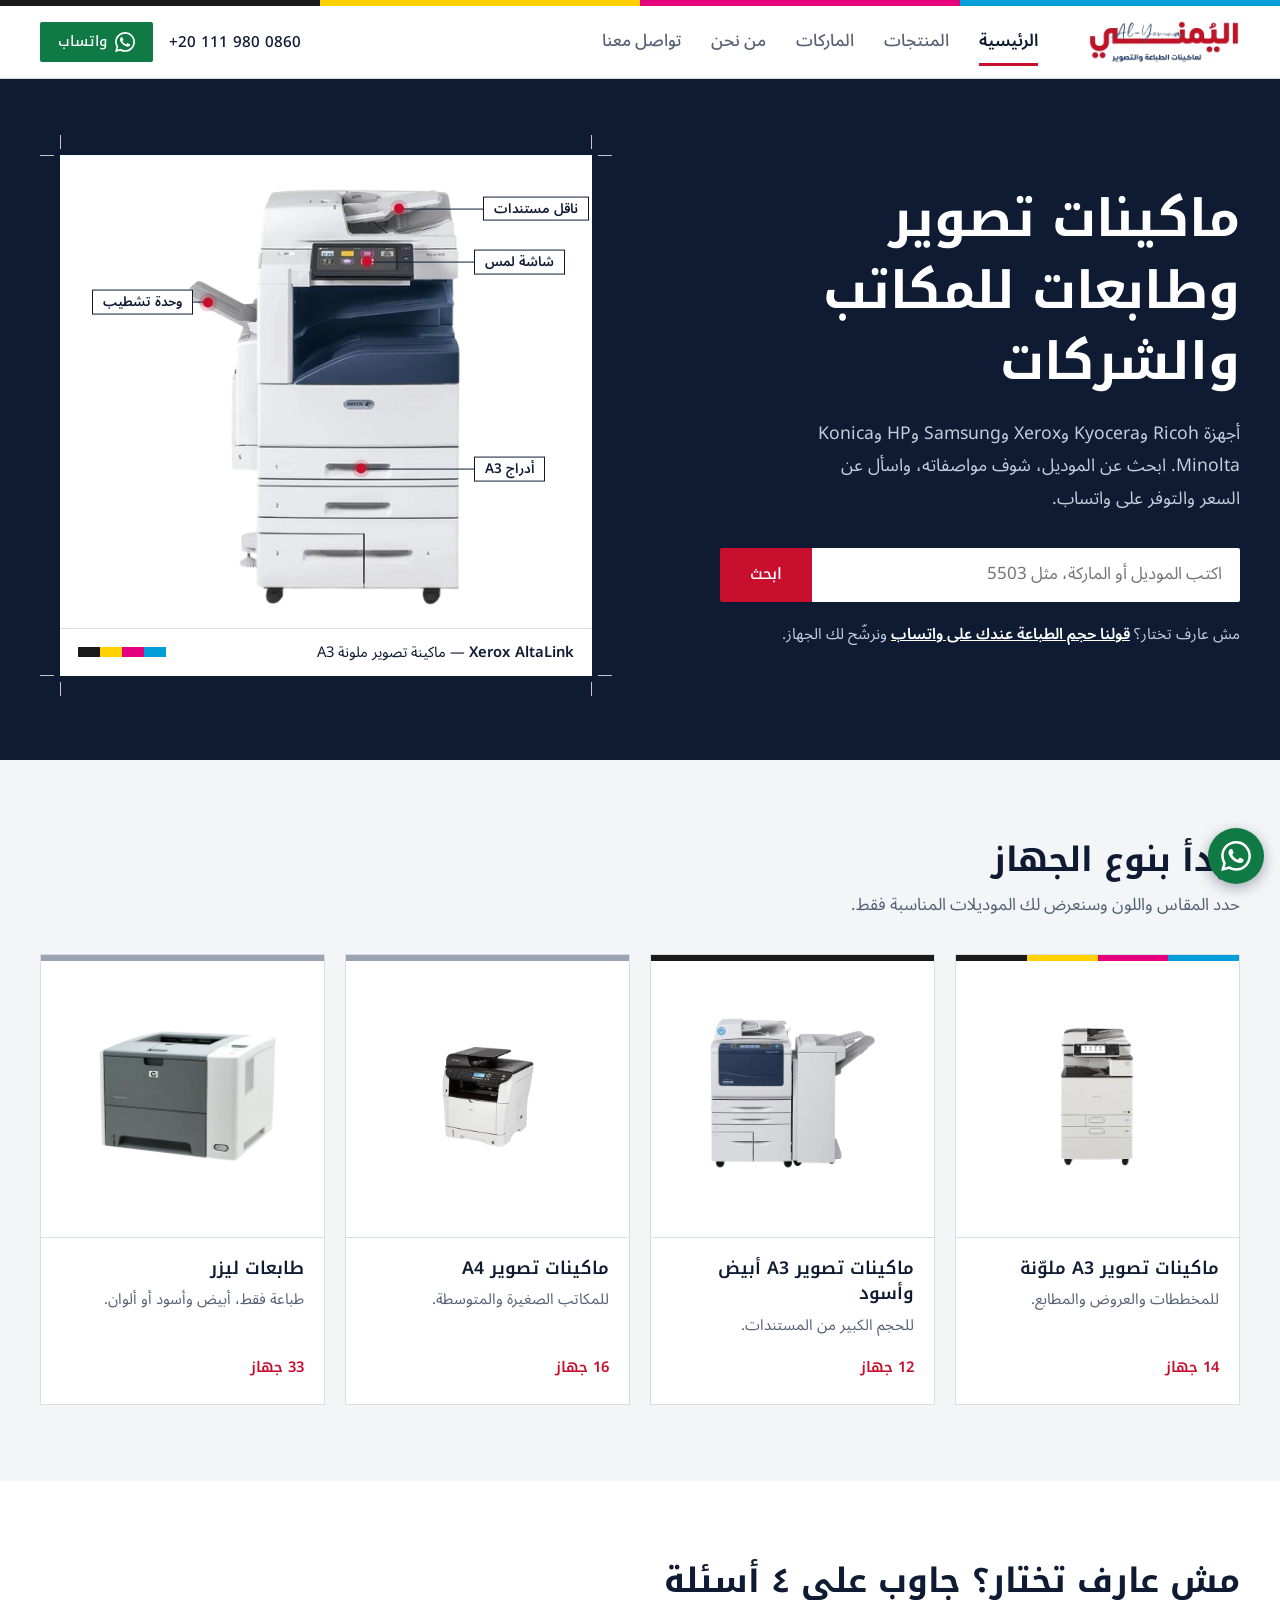
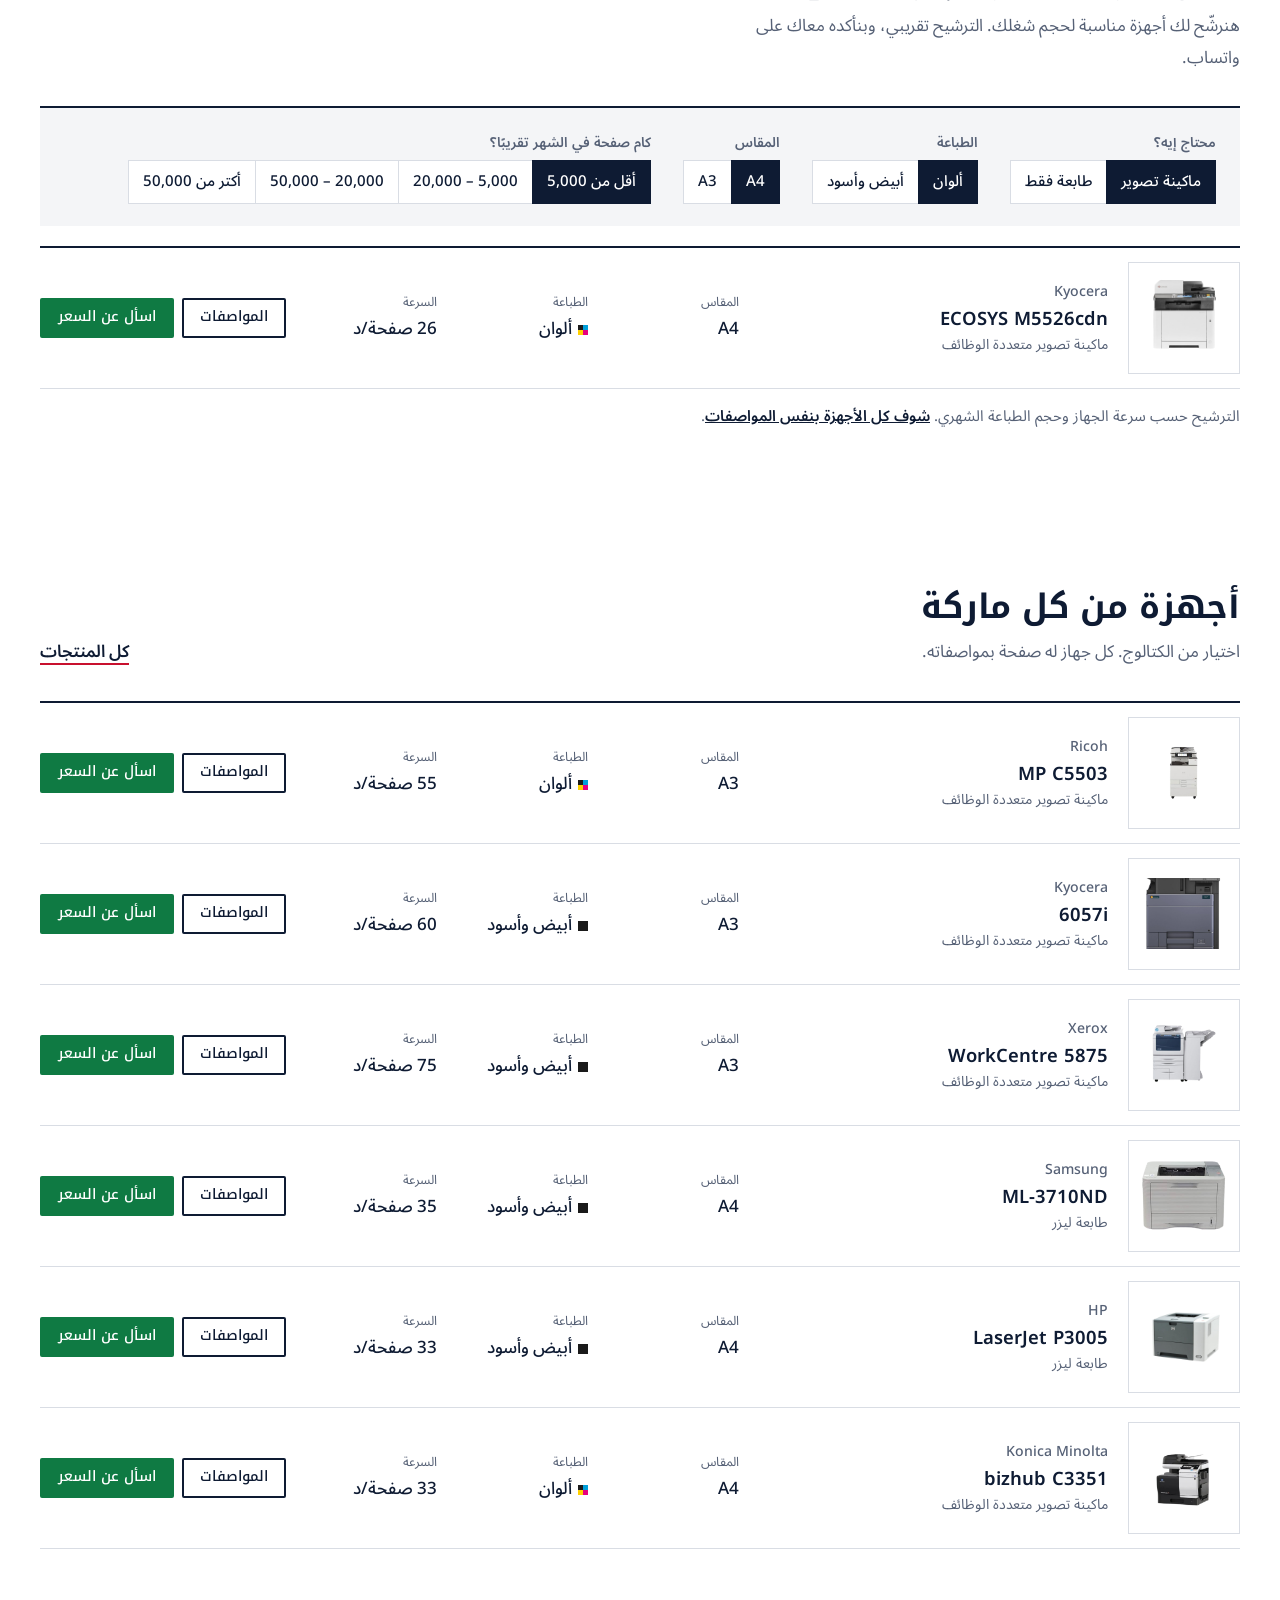
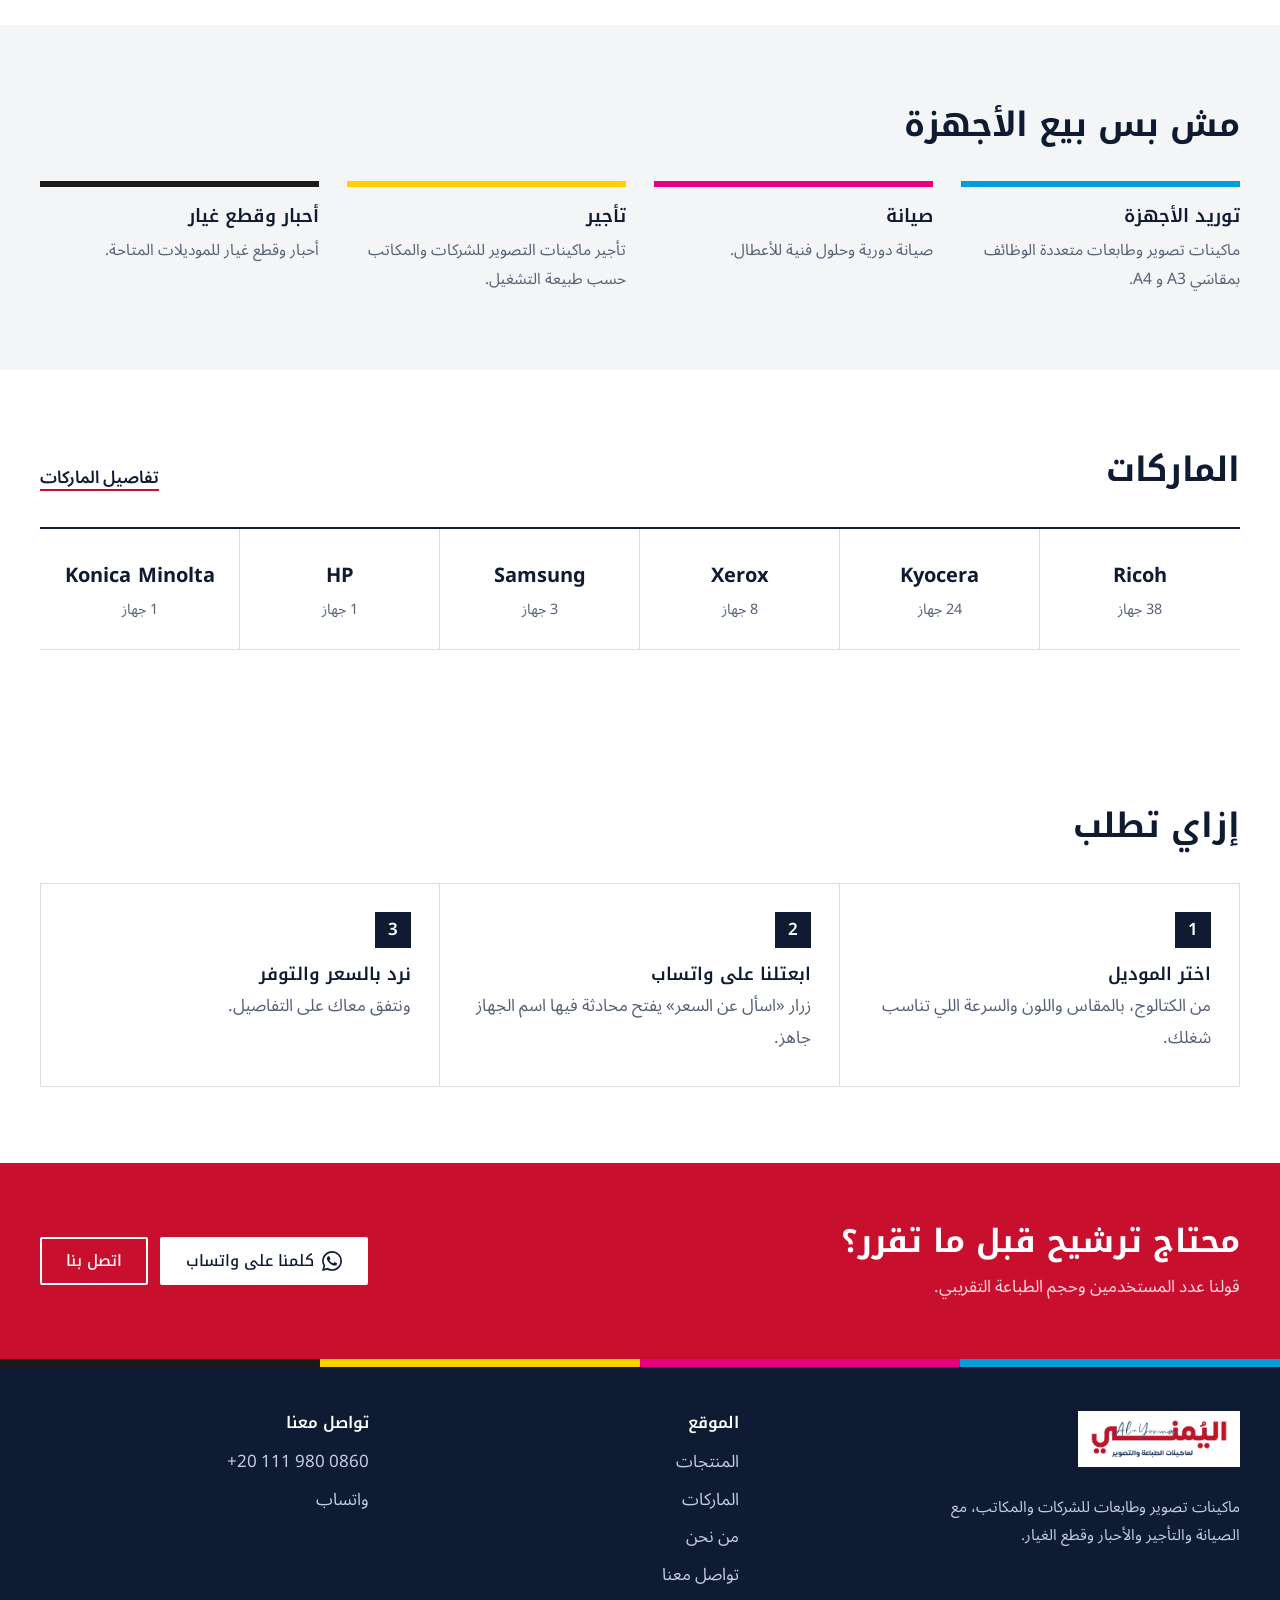
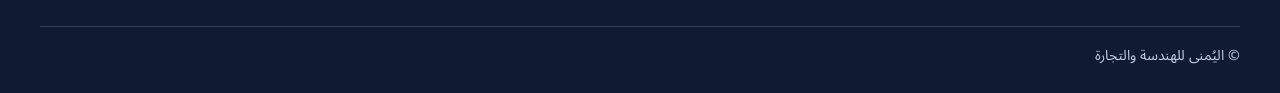
==== commit 98e50b30: "Add device picker on home (4 questions -> recommended models) Co-Authored-By: Claude Sonnet 5.5 <nor" ====
--- a/index.html
+++ b/index.html
@@ -73,6 +73,20 @@
   </div>
 </section>
 
+<section class="block" aria-labelledby="pick-h">
+  <div class="wrap">
+    <div class="block-head"><div><h2 id="pick-h">مش عارف تختار؟ جاوب على ٤ أسئلة</h2><p>هنرشّح لك أجهزة مناسبة لحجم شغلك. الترشيح تقريبي، وبنأكده معاك على واتساب.</p></div></div>
+    <form class="picker" id="picker" onsubmit="return false">
+      <fieldset class="field"><legend>محتاج إيه؟</legend><div class="chips"><label><input type="radio" name="pk" value="mfp" checked><span>ماكينة تصوير</span></label><label><input type="radio" name="pk" value="prn"><span>طابعة فقط</span></label></div></fieldset>
+      <fieldset class="field"><legend>الطباعة</legend><div class="chips"><label><input type="radio" name="pc" value="ألوان" checked><span>ألوان</span></label><label><input type="radio" name="pc" value="أبيض وأسود"><span>أبيض وأسود</span></label></div></fieldset>
+      <fieldset class="field"><legend>المقاس</legend><div class="chips"><label><input type="radio" name="pf" value="A4" checked><span>A4</span></label><label><input type="radio" name="pf" value="A3"><span>A3</span></label></div></fieldset>
+      <fieldset class="field"><legend>كام صفحة في الشهر تقريبًا؟</legend><div class="chips"><label><input type="radio" name="pv" value="1" checked><span>أقل من 5,000</span></label><label><input type="radio" name="pv" value="2"><span>5,000 – 20,000</span></label><label><input type="radio" name="pv" value="3"><span>20,000 – 50,000</span></label><label><input type="radio" name="pv" value="4"><span>أكتر من 50,000</span></label></div></fieldset>
+    </form>
+    <div class="rows picker-out" id="pickerOut" aria-live="polite"></div>
+    <p class="picker-note" id="pickerNote"></p>
+  </div>
+</section>
+
 <section class="block" aria-labelledby="feat-h">
   <div class="wrap">
     <div class="block-head"><div><h2 id="feat-h">أجهزة من كل ماركة</h2><p>اختيار من الكتالوج. كل جهاز له صفحة بمواصفاته.</p></div><a class="more" href="products.html">كل المنتجات</a></div>
--- a/css/style.css
+++ b/css/style.css
@@ -249,12 +249,24 @@
 .form textarea { min-height: 130px; resize: vertical; }
 .form label { display: block; font-weight: 600; font-size: .94rem; margin-bottom: 6px; }
 .form-note { color: var(--muted); font-size: .9rem; }
-.brand-block { border-top: 2px solid var(--ink); padding: 20px 0 28px; }
-.brand-block header { display: flex; justify-content: space-between; align-items: baseline; gap: 12px; flex-wrap: wrap; margin-bottom: 14px; }
-.brand-block h2 { font-size: 1.5rem; direction: ltr; font-weight: 700; }
-.brand-models { display: flex; flex-wrap: wrap; gap: 8px; }
-.brand-models a { border: 1px solid var(--line); padding: 2px 14px; text-decoration: none; font-weight: 500; font-size: .95rem; direction: ltr; }
-.brand-models a:hover { background: var(--ink); border-color: var(--ink); color: #fff; }
+.brand-nav { display: flex; flex-wrap: wrap; gap: 8px; margin-top: 20px; }
+.brand-nav a { border: 1px solid var(--ink); padding: 2px 16px; text-decoration: none; font-weight: 600; direction: ltr; background: var(--paper); }
+.brand-nav a span { color: var(--red); font-size: .85rem; margin-inline-start: 6px; }
+.brand-nav a:hover { background: var(--ink); color: #fff; }
+.brand-nav a:hover span { color: #ffb4bc; }
+.brand-list { padding-bottom: 80px; }
+.brand-block { border-top: 2px solid var(--ink); padding: 28px 0 40px; scroll-margin-top: 90px; }
+.brand-block header { display: flex; align-items: baseline; gap: 16px; margin-bottom: 20px; }
+.brand-block h2 { font-size: 1.8rem; direction: ltr; font-weight: 700; }
+.brand-block header span { color: var(--muted); }
+.tiles { display: grid; grid-template-columns: repeat(4, 1fr); gap: 16px; }
+.tile { min-width: 0; border: 1px solid var(--line); text-decoration: none; display: flex; flex-direction: column; gap: 2px; padding-bottom: 12px; transition: border-color .15s; }
+.tile:hover { border-color: var(--ink); }
+.tile-img { display: block; position: relative; aspect-ratio: 1; border-bottom: 1px solid var(--line); margin-bottom: 10px; }
+.tile-img img { position: absolute; inset: 14px; width: calc(100% - 28px); height: calc(100% - 28px); object-fit: contain; }
+.tile strong { padding-inline: 14px; font-family: var(--head); font-weight: 600; font-size: 1rem; direction: ltr; text-align: right; line-height: 1.5; }
+.tile small { padding-inline: 14px; color: var(--muted); font-size: .85rem; line-height: 1.6; }
+.brand-more { margin-top: 20px; }
 .center-page { text-align: center; padding: 96px 0 120px; }
 .center-page h1 { font-size: clamp(1.8rem, 4vw, 2.8rem); font-weight: 700; }
 .center-page p { margin: 14px auto 28px; color: var(--muted); max-width: 46ch; }
@@ -297,6 +309,7 @@
   .brand-wall a:nth-child(n+4) { border-top: 1px solid var(--line); }
 }
 @media (max-width: 860px) {
+  .tiles { grid-template-columns: repeat(3, 1fr); }
   .hero-grid, .detail, .two { grid-template-columns: 1fr; gap: 36px; }
   .detail-media { position: static; }
   .services { grid-template-columns: 1fr 1fr; }
@@ -311,6 +324,8 @@
   .foot > div:first-child { grid-column: span 2; }
 }
 @media (max-width: 760px) {
+  .tiles { grid-template-columns: 1fr 1fr; gap: 10px; }
+  .brand-block h2 { font-size: 1.5rem; }
   body { font-size: 1rem; }
   .menu-btn { display: inline-block; }
   .bar { min-height: 64px; gap: 12px; flex-wrap: wrap; padding-block: 10px; }
@@ -351,3 +366,11 @@
   .foot > div:first-child { grid-column: auto; }
   .closing-acts .btn { width: 100%; }
 }
+
+/* مساعد الاختيار */
+.picker { display: flex; flex-wrap: wrap; gap: 20px 32px; padding: 22px 24px; background: var(--ground); border-top: 2px solid var(--ink); margin-bottom: 20px; }
+.picker .chips { flex-wrap: wrap; }
+.picker-out:empty { display: none; }
+.picker-note { margin-top: 14px; color: var(--muted); font-size: .94rem; }
+.picker-note a { color: var(--ink); font-weight: 600; }
+fieldset.field { border: 0; margin: 0; padding: 0; min-width: 0; }
